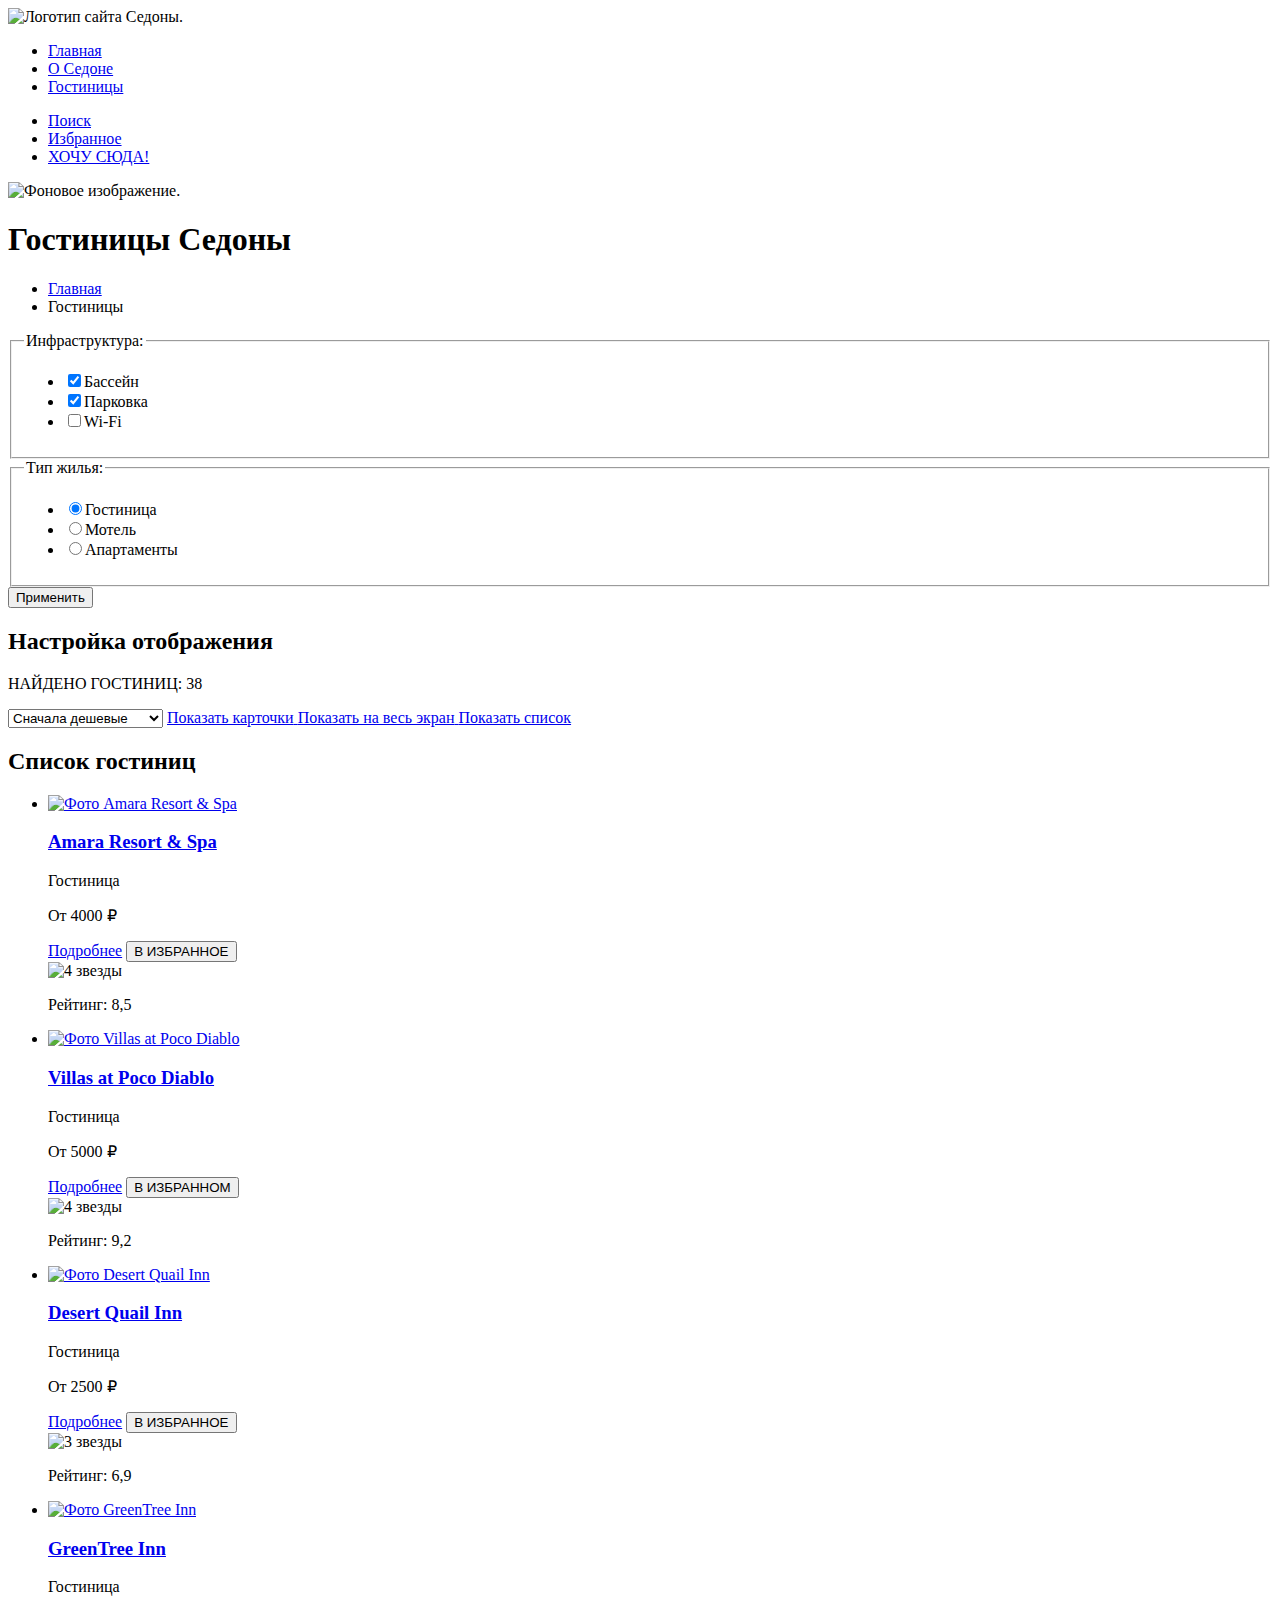
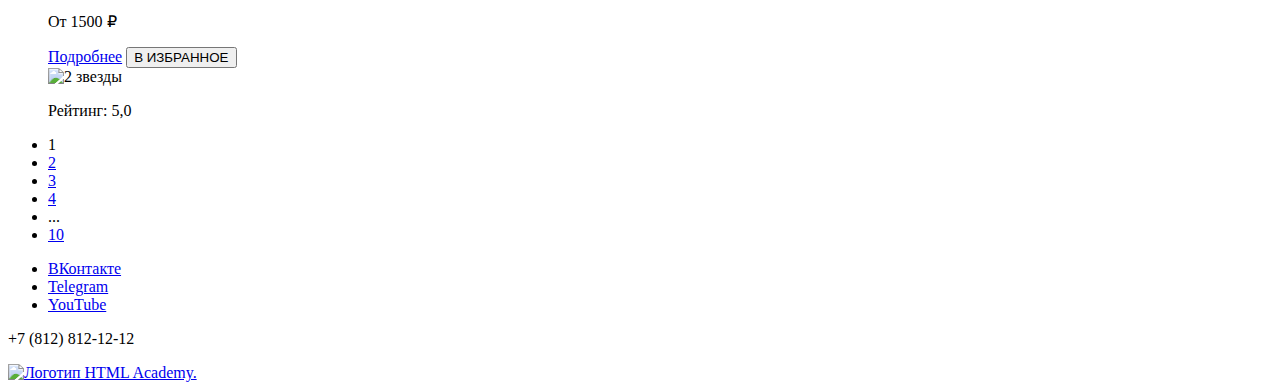
==== catalog.html @ cd017820 "Merge pull request #2 from Jh678/master" ====
<!DOCTYPE html>
<html lang="ru">
  <head>
    <meta charset="utf-8">
    <title>Выбор гостиницы</title>
  </head>
  <body>
    <header class="main-header">
      <img class="sedona-logo" src="#" alt="Логотип сайта Седоны.">
      <nav class="navigation">
        <ul class="navigation-list">
          <li class="navigation-item">
            <a class="navigation-link navigation-link-current" href="index.html">Главная</a>
          </li>
          <li class="navigation-item">
            <a class="navigation-link" href="about.html">О Седоне</a>
          </li>
          <li class="navigation-item">
            <a class="navigation-link navigation-link-current" href="catalog.html">Гостиницы</a>
          </li>
        </ul>
        <ul class="navigation-list navigation-user">
          <li class="navigation-item">
            <a class="navigation-link" href="#">
              <span class="visually-hidden">
                Поиск
              </span>
            </a>
          </li>
          <li class="navigation-item">
            <a class="navigation-link" href="#">
              <span class="visually-hidden">
                Избранное
              </span>
            </a>
          </li>
          <li class="navigation-item">
            <a class="navigation-link" href="#">
                ХОЧУ СЮДА!
            </a>
          </li>
        </ul>
      </nav>
    </header>

    <main class="main-index">
      <header class="inner-header">
        <img class="catalog-background" src="#" alt="Фоновое изображение.">
        <h1 class="inner-header-title">Гостиницы Седоны</h1>
        <ul class="breadcrumbs">
          <li class="breadcrumbs-item">
            <a class="breadcrumbs-link" href="index.html">Главная</a>
          </li>
          <li class="breadcrumbs-item">
            <a class="breadcrumbs-link">Гостиницы</a>
          </li>
        </ul>
        <form class="catalog-filter" action="https://echo.htmlacademy.ru/" method="get">
          <fieldset class="catalog-filter-group">
            <legend class="catalog-filter-title">Инфраструктура:</legend>
            <ul class="catalog-filter-list">
              <li class="catalog-filter-item">
                <label class="control">
                  <input class="control-input" type="checkbox" name="swimming-pool" checked>Бассейн
                </label>
              </li>
              <li class="catalog-filter-item">
                <label class="control">
                  <input class="control-input" type="checkbox" name="parking" checked>Парковка
                </label>
              </li>
              <li class="catalog-filter-item">
                <label class="control">
                  <input class="control-input" type="checkbox" name="wi-fi">Wi-Fi
                </label>
              </li>
            </ul>
          </fieldset>
          <fieldset class="catalog-filter-group">
            <legend class="catalog-filter-title">Тип жилья:</legend>
            <ul class="catalog-filter-list">
              <li class="catalog-filter-item">
                <label class="control">
                  <input class="control-input" type="radio" name="type-housing" value="hotel" checked>Гостиница
                </label>
              </li>
              <li class="catalog-filter-item">
                <label class="control">
                  <input class="control-input" type="radio" name="type-housing" value="motel">Мотель
                </label>
              </li>
              <li class="catalog-filter-item">
                <label class="control">
                  <input class="control-input" type="radio" name="type-housing" value="apartments">Апартаменты
                </label>
              </li>
            </ul>
          </fieldset>
          <button class="button" type="submit">Применить</button>
        </form>
      </header>

      <section class="catalog-settings">
        <h2 class="visually-hidden">Настройка отображения</h2>
        <p class="hotels-count">НАЙДЕНО ГОСТИНИЦ: 38</p>
        <select class="select-control" aria-label="Сортировка">
          <option value="cheap">Сначала дешевые</option>
          <option value="expensive">Сначала дорогие</option>
          <option value="popular">Сначала популярные</option>
        </select>
        <a href="#" class="button button-checked">
          <span class="visually-hidden">Показать карточки</span>
        </a>
        <a class="button" href="#">
          <span class="visually-hidden">Показать на весь экран</span>
        </a>
        <a class="button" href="#">
          <span class="visually-hidden">Показать список</span>
        </a>
      </section>
      <section class="catalog-hotels">
        <h2 class="visually-hidden">Список гостиниц</h2>
        <ul class="catalog-hotels-list">
          <li class="hotel-card">
            <a class="hotel-card-link" href="hotel.html">
              <img class="hotel-card-image" src="#" alt="Фото Amara Resort & Spa">
              <h3 class="hotel-card-title">Amara Resort & Spa</h3>
            </a>
            <div hotel-card-info>
              <p class="hotel-card-type">Гостиница</p>
              <p class="hotel-card-price">От 4000 ₽</p>
            </div>
            <div class="hotel-card-buttons">
              <a class="hotel-card-button-detail button" href="#">Подробнее</a>
              <button class="add-to-favorites active">В ИЗБРАННОЕ</button>
            </div>
            <div class="hotel-card-rating">
              <img class="hotel-card-stars" src="#" alt="4 звезды">
              <p class="hotel-card-rating-number">Рейтинг: 8,5</p>
            </div>
          </li>
          <li class="hotel-card">
            <a class="hotel-card-link" href="hotel.html">
              <img class="hotel-card-image" src="#" alt="Фото Villas at Poco Diablo">
              <h3 class="hotel-card-title">Villas at Poco Diablo</h3>
            </a>
            <div hotel-card-info>
              <p class="hotel-card-type">Гостиница</p>
              <p class="hotel-card-price">От 5000 ₽</p>
            </div>
            <div class="hotel-card-buttons">
              <a class="hotel-card-button-detail button" href="#">Подробнее</a>
              <button class="add-to-favorites checked">В ИЗБРАННОМ</button>
            </div>
            <div class="hotel-card-rating">
              <img class="hotel-card-stars" src="#" alt="4 звезды">
              <p class="hotel-card-rating-number">Рейтинг: 9,2</p>
            </div>
          </li>
          <li class="hotel-card">
            <a class="hotel-card-link" href="hotel.html">
              <img class="hotel-card-image" src="#" alt="Фото Desert Quail Inn">
              <h3 class="hotel-card-title">Desert Quail Inn</h3>
            </a>
            <div hotel-card-info>
              <p class="hotel-card-type">Гостиница</p>
              <p class="hotel-card-price">От 2500 ₽</p>
            </div>
            <div class="hotel-card-buttons">
              <a class="hotel-card-button-detail button" href="#">Подробнее</a>
              <button class="add-to-favorites active">В ИЗБРАННОЕ</button>
            </div>
            <div class="hotel-card-rating">
              <img class="hotel-card-stars" src="#" alt="3 звезды">
              <p class="hotel-card-rating-number">Рейтинг: 6,9</p>
            </div>
          </li>
          <li class="hotel-card">
            <a class="hotel-card-link" href="hotel.html">
              <img class="hotel-card-image" src="#" alt="Фото GreenTree Inn">
              <h3 class="hotel-card-title">GreenTree Inn</h3>
            </a>
            <div hotel-card-info>
              <p class="hotel-card-type">Гостиница</p>
              <p class="hotel-card-price">От 1500 ₽</p>
            </div>
            <div class="hotel-card-buttons">
              <a class="hotel-card-button-detail button" href="#">Подробнее</a>
              <button class="add-to-favorites active">В ИЗБРАННОЕ</button>
            </div>
            <div class="hotel-card-rating">
              <img class="hotel-card-stars" src="#" alt="2 звезды">
              <p class="hotel-card-rating-number">Рейтинг: 5,0</p>
            </div>
          </li>
        </ul>
        <ul class="pagination">
          <li class="pagination-item">
            <a class="pagination-link pagination-current">1</a>
          </li>
          <li class="pagination-item">
            <a class="pagination-link" href="#">2</a>
          </li>
          <li class="pagination-item">
            <a class="pagination-link" href="#">3</a>
          </li>
          <li class="pagination-item">
            <a class="pagination-link" href="#">4</a>
          </li>
          <li class="pagination-item">
            <a class="pagination-link ellopsis">...</a>
          </li>
          <li class="pagination-item">
            <a class="pagination-link" href="#">10</a>
          </li>
        </ul>
      </section>

    </main>

    <footer class="page-footer">
      <ul class="footer-social-list">
        <li class="footer-social-item">
          <a class="button" href="#">
            <span class="visually-hidden">ВКонтакте</span>
          </a>
        </li>
        <li class="footer-social-item">
          <a class="button" href="#">
            <span class="visually-hidden">Telegram</span>
          </a>
        </li>
        <li class="footer-social-item">
          <a class="button" href="#">
            <span class="visually-hidden">YouTube</span>
          </a>
        </li>
      </ul>
      <p class="footer-telephone">+7 (812) 812-12-12</p>
      <a class="navigation-logo" href="https://htmlacademy.ru/">
        <img class="htmlacademy-logo" alt="Логотип HTML Academy." src="#">
      </a>
    </footer>

  </body>
</html>
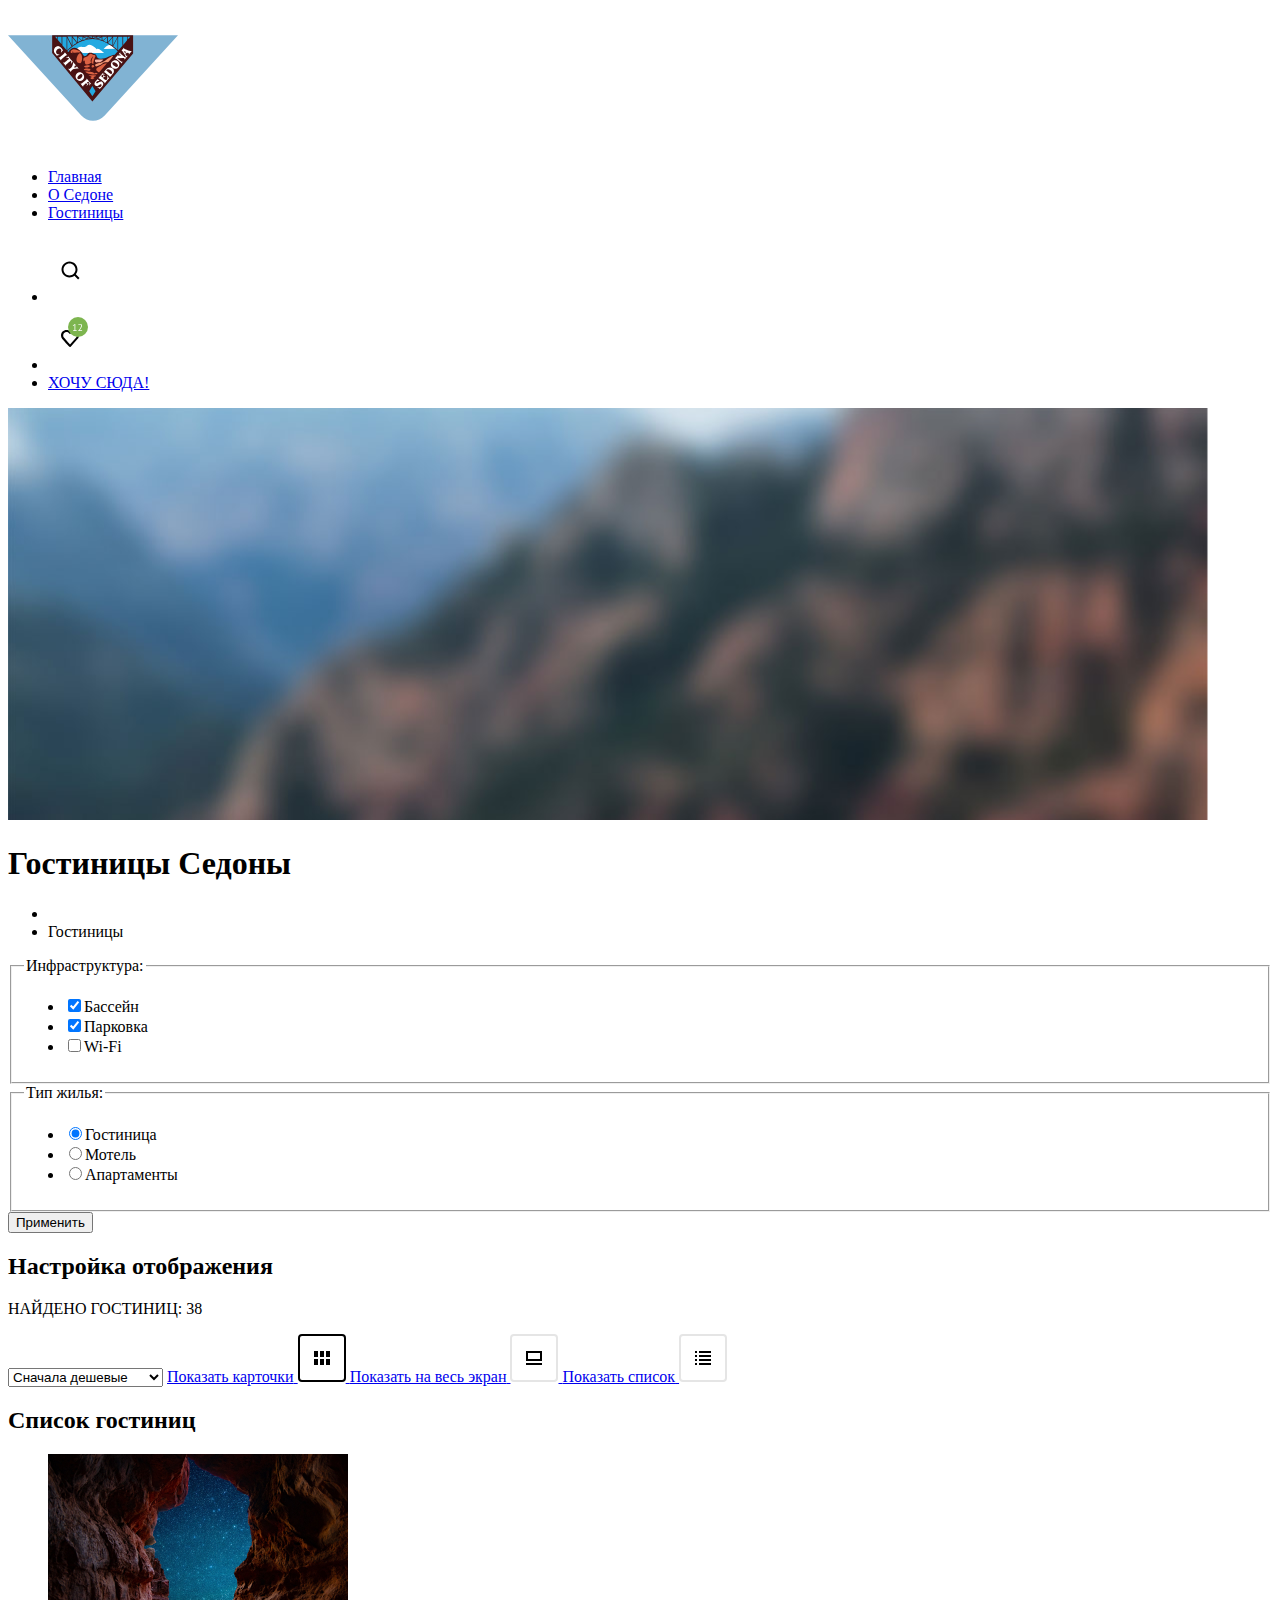
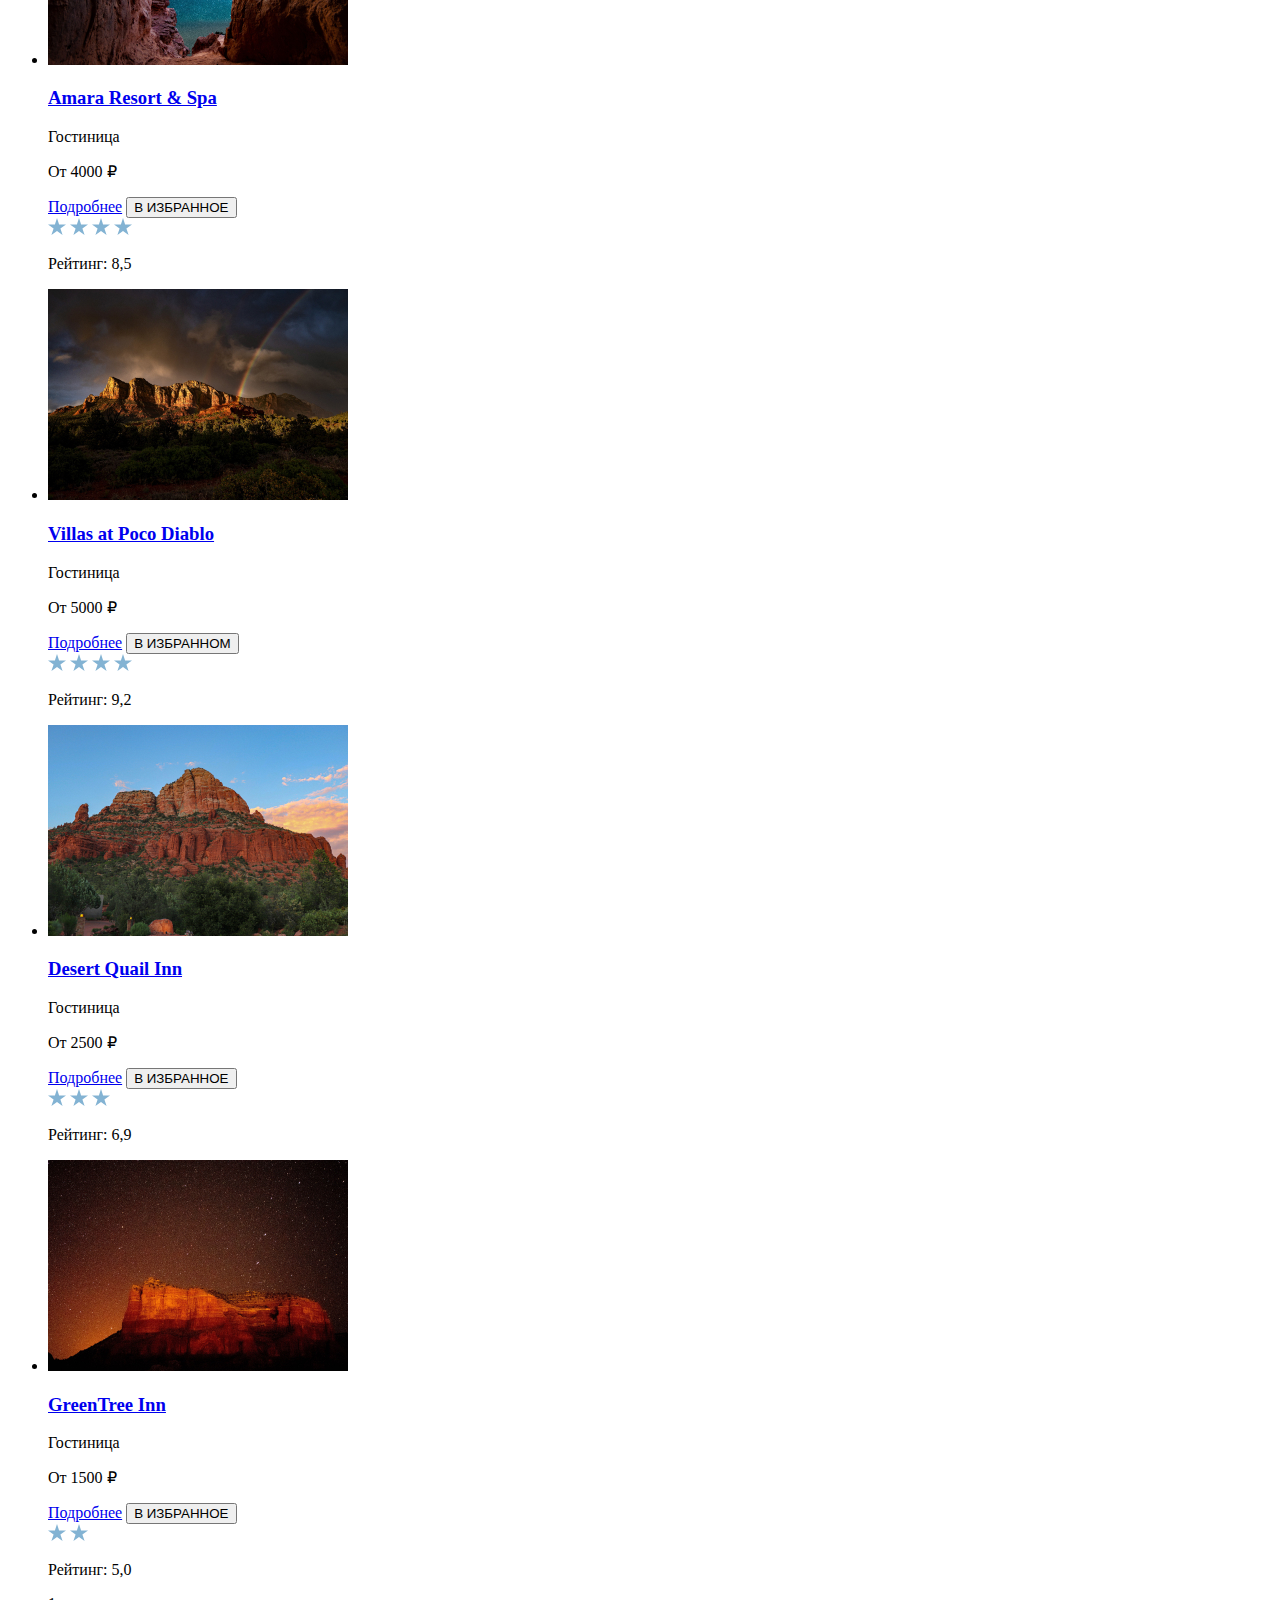
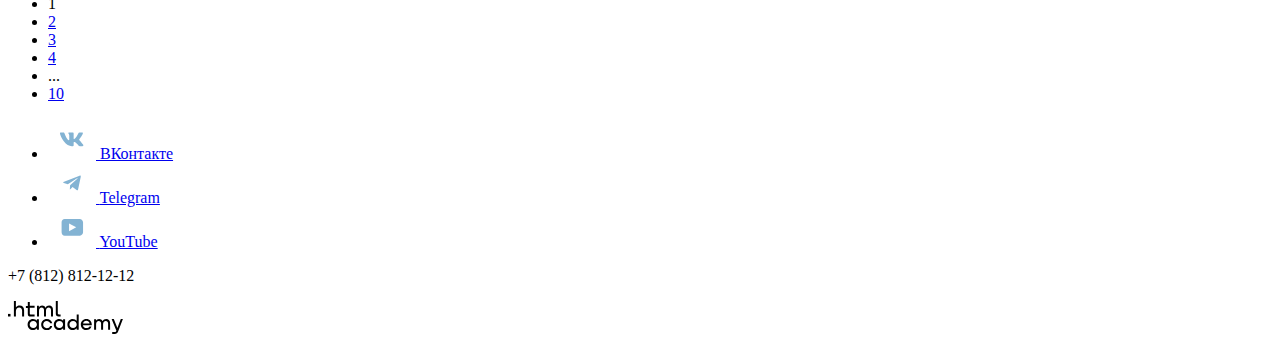
==== commit 5958a77d: "Merge pull request #3 from Jh678/master" ====
--- a/catalog.html
+++ b/catalog.html
@@ -6,32 +6,28 @@
   </head>
   <body>
     <header class="main-header">
-      <img class="sedona-logo" src="#" alt="Логотип сайта Седоны.">
+      <img class="sedona-logo" src="images/logo-sedona.svg" width="170" height="140" alt="Логотип сайта Седоны.">
       <nav class="navigation">
         <ul class="navigation-list">
           <li class="navigation-item">
             <a class="navigation-link navigation-link-current" href="index.html">Главная</a>
           </li>
           <li class="navigation-item">
-            <a class="navigation-link" href="about.html">О Седоне</a>
-          </li>
-          <li class="navigation-item">
-            <a class="navigation-link navigation-link-current" href="catalog.html">Гостиницы</a>
+            <a class="navigation-link" href="#">О Седоне</a>
+          </li>
+          <li class="navigation-item">
+            <a class="navigation-link" href="catalog.html">Гостиницы</a>
           </li>
         </ul>
         <ul class="navigation-list navigation-user">
           <li class="navigation-item">
+            <a class="navigation-link" href="images/search.svg">
+              <img src="images/search.svg" width="44" height="64" alt="Поиск">
+            </a>
+          </li>
+          <li class="navigation-item">
             <a class="navigation-link" href="#">
-              <span class="visually-hidden">
-                Поиск
-              </span>
-            </a>
-          </li>
-          <li class="navigation-item">
-            <a class="navigation-link" href="#">
-              <span class="visually-hidden">
-                Избранное
-              </span>
+              <img src="images/favorites.svg" width="44" height="64" alt="Избранное">
             </a>
           </li>
           <li class="navigation-item">
@@ -45,11 +41,13 @@
 
     <main class="main-index">
       <header class="inner-header">
-        <img class="catalog-background" src="#" alt="Фоновое изображение.">
+        <img class="catalog-background" src="images/catalog-background.png" width="1200" height="412" alt="Фоновое изображение.">
         <h1 class="inner-header-title">Гостиницы Седоны</h1>
         <ul class="breadcrumbs">
           <li class="breadcrumbs-item">
-            <a class="breadcrumbs-link" href="index.html">Главная</a>
+            <a class="breadcrumbs-link" href="index.html">
+              <img class="breadcrumbs-home" src="images/home.svg" width="13" height="15" alt="На главную.">
+            </a>
           </li>
           <li class="breadcrumbs-item">
             <a class="breadcrumbs-link">Гостиницы</a>
@@ -110,12 +108,15 @@
         </select>
         <a href="#" class="button button-checked">
           <span class="visually-hidden">Показать карточки</span>
+          <img src="images/view-cards.svg" width="48" height="48" alt="Карточки.">
         </a>
         <a class="button" href="#">
           <span class="visually-hidden">Показать на весь экран</span>
+          <img src="images/view-screen.svg" width="48" height="48" alt="На весь экран.">
         </a>
         <a class="button" href="#">
           <span class="visually-hidden">Показать список</span>
+          <img src="images/view-list.svg" width="48" height="48" alt="Список.">
         </a>
       </section>
       <section class="catalog-hotels">
@@ -123,7 +124,7 @@
         <ul class="catalog-hotels-list">
           <li class="hotel-card">
             <a class="hotel-card-link" href="hotel.html">
-              <img class="hotel-card-image" src="#" alt="Фото Amara Resort & Spa">
+              <img class="hotel-card-image" src="images/hotel-1.jpg" alt="Фото Amara Resort & Spa">
               <h3 class="hotel-card-title">Amara Resort & Spa</h3>
             </a>
             <div hotel-card-info>
@@ -135,13 +136,18 @@
               <button class="add-to-favorites active">В ИЗБРАННОЕ</button>
             </div>
             <div class="hotel-card-rating">
-              <img class="hotel-card-stars" src="#" alt="4 звезды">
+              <div class="hotel-card-stars">
+                <img class="hotel-card-star" src="images/rating-star.svg" alt="Звезда.">
+                <img class="hotel-card-star" src="images/rating-star.svg" alt="Звезда.">
+                <img class="hotel-card-star" src="images/rating-star.svg" alt="Звезда.">
+                <img class="hotel-card-star" src="images/rating-star.svg" alt="Звезда.">
+              </div>
               <p class="hotel-card-rating-number">Рейтинг: 8,5</p>
             </div>
           </li>
           <li class="hotel-card">
             <a class="hotel-card-link" href="hotel.html">
-              <img class="hotel-card-image" src="#" alt="Фото Villas at Poco Diablo">
+              <img class="hotel-card-image" src="images/hotel-2.jpg" alt="Фото Villas at Poco Diablo">
               <h3 class="hotel-card-title">Villas at Poco Diablo</h3>
             </a>
             <div hotel-card-info>
@@ -153,13 +159,18 @@
               <button class="add-to-favorites checked">В ИЗБРАННОМ</button>
             </div>
             <div class="hotel-card-rating">
-              <img class="hotel-card-stars" src="#" alt="4 звезды">
+              <div class="hotel-card-stars">
+                <img class="hotel-card-star" src="images/rating-star.svg" alt="Звезда.">
+                <img class="hotel-card-star" src="images/rating-star.svg" alt="Звезда.">
+                <img class="hotel-card-star" src="images/rating-star.svg" alt="Звезда.">
+                <img class="hotel-card-star" src="images/rating-star.svg" alt="Звезда.">
+              </div>
               <p class="hotel-card-rating-number">Рейтинг: 9,2</p>
             </div>
           </li>
           <li class="hotel-card">
             <a class="hotel-card-link" href="hotel.html">
-              <img class="hotel-card-image" src="#" alt="Фото Desert Quail Inn">
+              <img class="hotel-card-image" src="images/hotel-3.jpg" alt="Фото Desert Quail Inn">
               <h3 class="hotel-card-title">Desert Quail Inn</h3>
             </a>
             <div hotel-card-info>
@@ -171,13 +182,17 @@
               <button class="add-to-favorites active">В ИЗБРАННОЕ</button>
             </div>
             <div class="hotel-card-rating">
-              <img class="hotel-card-stars" src="#" alt="3 звезды">
+              <div class="hotel-card-stars">
+                <img class="hotel-card-star" src="images/rating-star.svg" alt="Звезда.">
+                <img class="hotel-card-star" src="images/rating-star.svg" alt="Звезда.">
+                <img class="hotel-card-star" src="images/rating-star.svg" alt="Звезда.">
+              </div>
               <p class="hotel-card-rating-number">Рейтинг: 6,9</p>
             </div>
           </li>
           <li class="hotel-card">
             <a class="hotel-card-link" href="hotel.html">
-              <img class="hotel-card-image" src="#" alt="Фото GreenTree Inn">
+              <img class="hotel-card-image" src="images/hotel-4.jpg" alt="Фото GreenTree Inn">
               <h3 class="hotel-card-title">GreenTree Inn</h3>
             </a>
             <div hotel-card-info>
@@ -189,7 +204,10 @@
               <button class="add-to-favorites active">В ИЗБРАННОЕ</button>
             </div>
             <div class="hotel-card-rating">
-              <img class="hotel-card-stars" src="#" alt="2 звезды">
+              <div class="hotel-card-stars">
+                <img class="hotel-card-star" src="images/rating-star.svg" alt="Звезда.">
+                <img class="hotel-card-star" src="images/rating-star.svg" alt="Звезда.">
+              </div>
               <p class="hotel-card-rating-number">Рейтинг: 5,0</p>
             </div>
           </li>
@@ -222,23 +240,26 @@
       <ul class="footer-social-list">
         <li class="footer-social-item">
           <a class="button" href="#">
+            <img class="htmlacademy-logo" alt="Логотип ВКонтакте." src="images/social-vk.svg" width="48" height="40">
             <span class="visually-hidden">ВКонтакте</span>
           </a>
         </li>
         <li class="footer-social-item">
           <a class="button" href="#">
+            <img class="htmlacademy-logo" alt="Логотип Telegram." src="images/social-telegram.svg" width="48" height="40">
             <span class="visually-hidden">Telegram</span>
           </a>
         </li>
         <li class="footer-social-item">
           <a class="button" href="#">
+            <img class="htmlacademy-logo" alt="Логотип YouTube." src="images/social-youtube.svg" width="48" height="40">
             <span class="visually-hidden">YouTube</span>
           </a>
         </li>
       </ul>
       <p class="footer-telephone">+7 (812) 812-12-12</p>
       <a class="navigation-logo" href="https://htmlacademy.ru/">
-        <img class="htmlacademy-logo" alt="Логотип HTML Academy." src="#">
+        <img class="htmlacademy-logo" alt="Логотип HTML Academy." src="images/logo-htmlacademy.svg" width="115" height="33">
       </a>
     </footer>
 
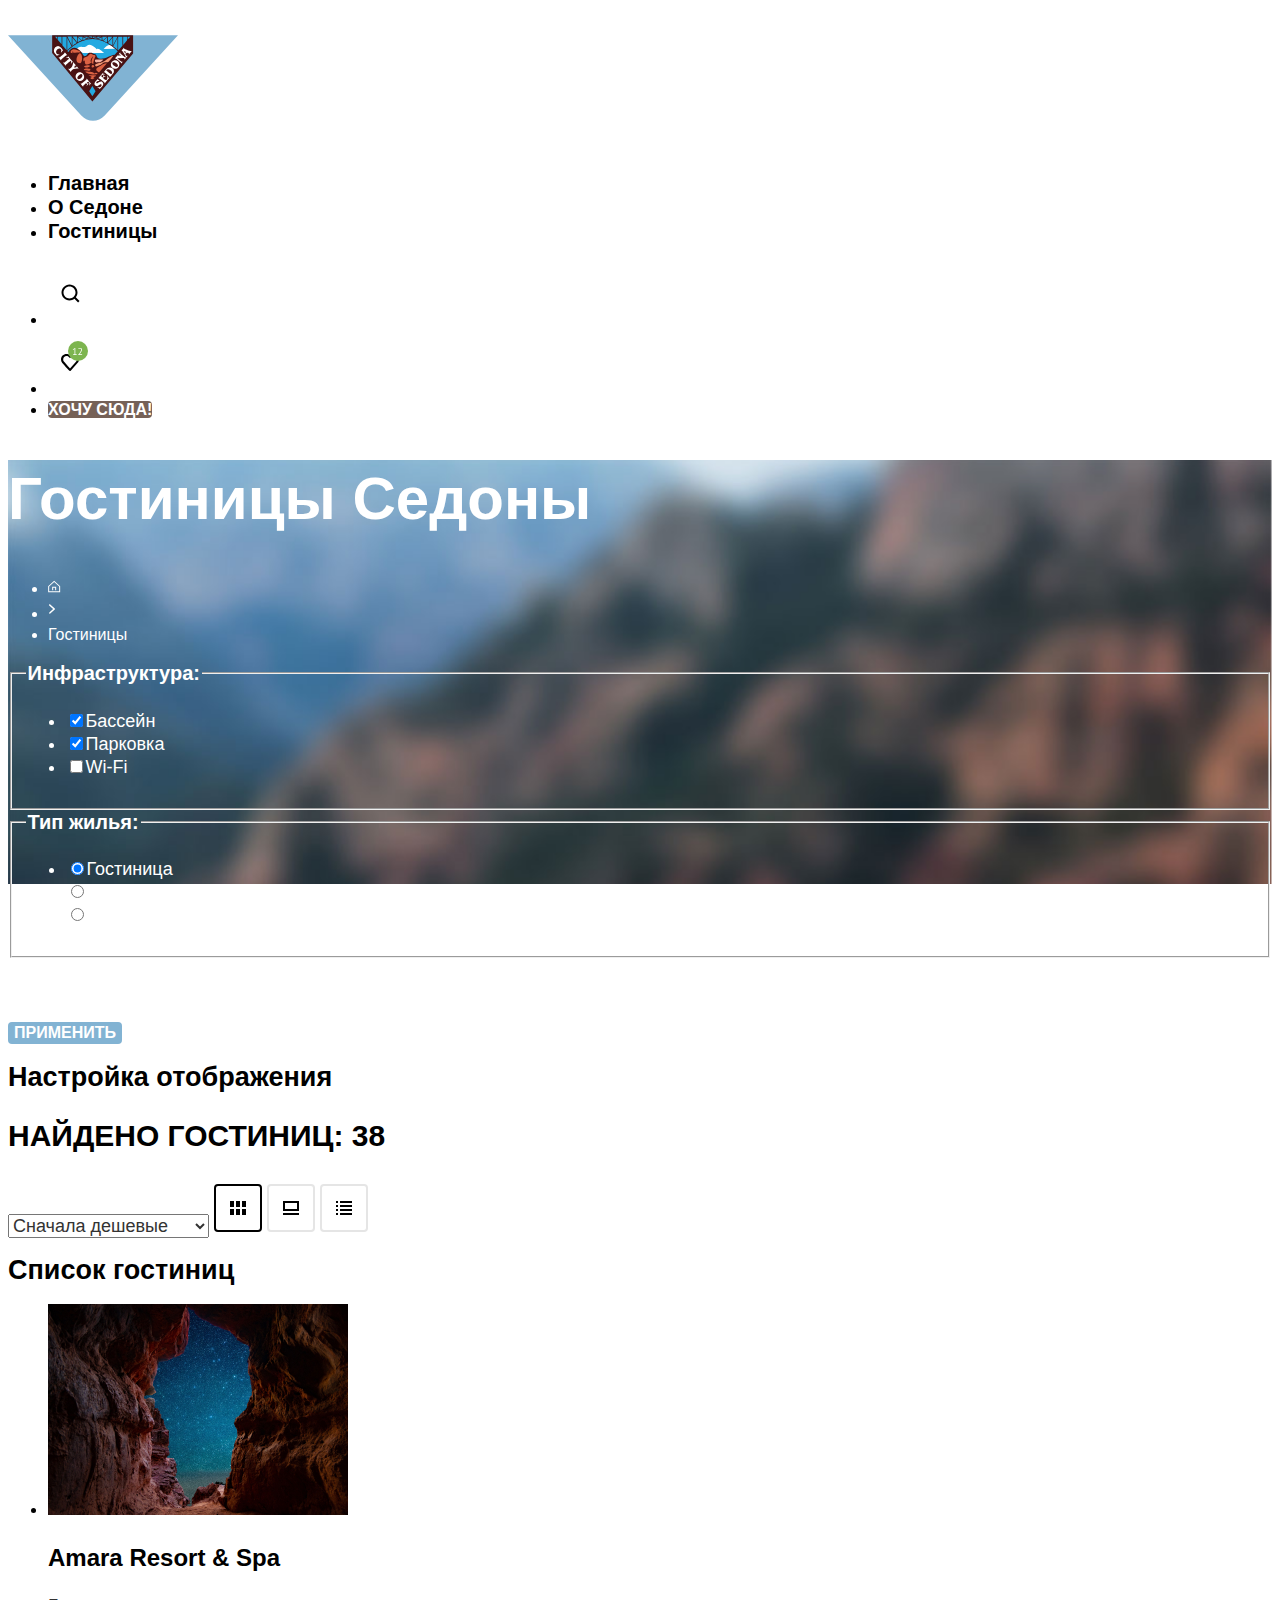
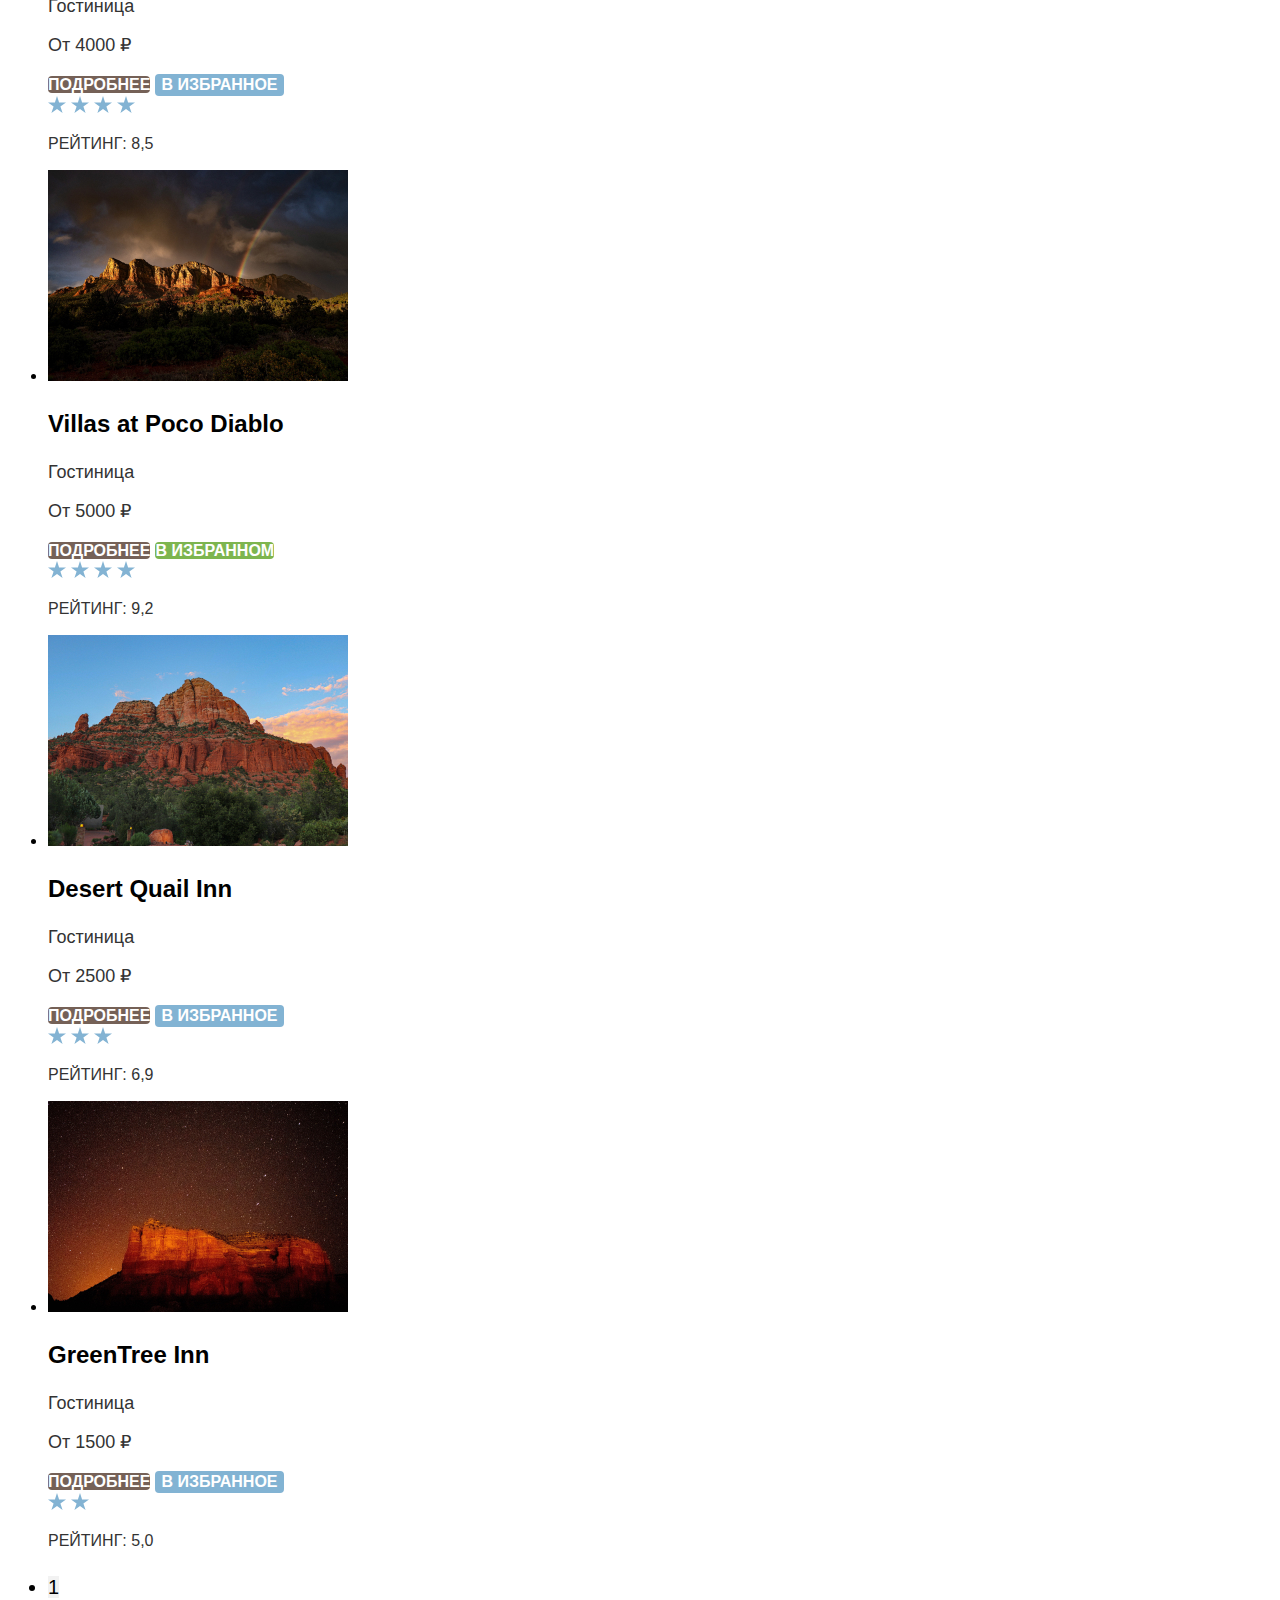
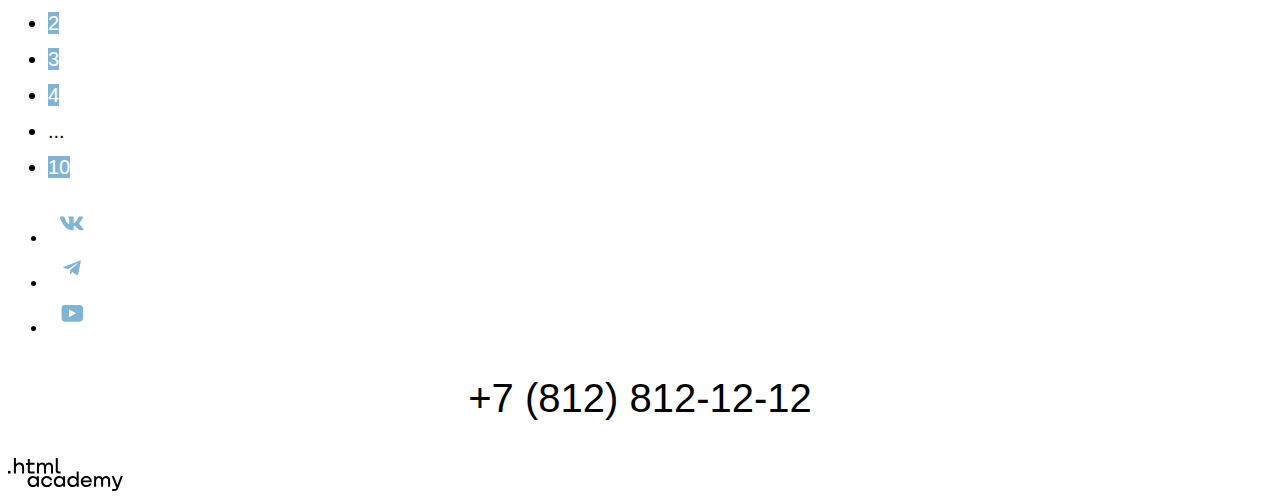
==== commit ee32cd6d: "Merge pull request #4 from Jh678/master" ====
--- a/catalog.html
+++ b/catalog.html
@@ -3,6 +3,7 @@
   <head>
     <meta charset="utf-8">
     <title>Выбор гостиницы</title>
+    <link rel="stylesheet" href="styles/styles.css">
   </head>
   <body>
     <header class="main-header">
@@ -31,8 +32,8 @@
             </a>
           </li>
           <li class="navigation-item">
-            <a class="navigation-link" href="#">
-                ХОЧУ СЮДА!
+            <a class="button" href="#">
+                Хочу сюда!
             </a>
           </li>
         </ul>
@@ -40,82 +41,91 @@
     </header>
 
     <main class="main-index">
-      <header class="inner-header">
-        <img class="catalog-background" src="images/catalog-background.png" width="1200" height="412" alt="Фоновое изображение.">
+      <section class="inner-header">
         <h1 class="inner-header-title">Гостиницы Седоны</h1>
         <ul class="breadcrumbs">
           <li class="breadcrumbs-item">
             <a class="breadcrumbs-link" href="index.html">
               <img class="breadcrumbs-home" src="images/home.svg" width="13" height="15" alt="На главную.">
             </a>
+          <li class="breadcrumbs-item">
+            <img class="breadcrumbs-arrow" src="images/breadcrumbs-arrow.svg" width="8" height="20" alt="Разделитель.">
           </li>
           <li class="breadcrumbs-item">
             <a class="breadcrumbs-link">Гостиницы</a>
           </li>
         </ul>
         <form class="catalog-filter" action="https://echo.htmlacademy.ru/" method="get">
-          <fieldset class="catalog-filter-group">
-            <legend class="catalog-filter-title">Инфраструктура:</legend>
-            <ul class="catalog-filter-list">
-              <li class="catalog-filter-item">
-                <label class="control">
-                  <input class="control-input" type="checkbox" name="swimming-pool" checked>Бассейн
-                </label>
-              </li>
-              <li class="catalog-filter-item">
-                <label class="control">
-                  <input class="control-input" type="checkbox" name="parking" checked>Парковка
-                </label>
-              </li>
-              <li class="catalog-filter-item">
-                <label class="control">
-                  <input class="control-input" type="checkbox" name="wi-fi">Wi-Fi
-                </label>
-              </li>
-            </ul>
-          </fieldset>
-          <fieldset class="catalog-filter-group">
-            <legend class="catalog-filter-title">Тип жилья:</legend>
-            <ul class="catalog-filter-list">
-              <li class="catalog-filter-item">
-                <label class="control">
-                  <input class="control-input" type="radio" name="type-housing" value="hotel" checked>Гостиница
-                </label>
-              </li>
-              <li class="catalog-filter-item">
-                <label class="control">
-                  <input class="control-input" type="radio" name="type-housing" value="motel">Мотель
-                </label>
-              </li>
-              <li class="catalog-filter-item">
-                <label class="control">
-                  <input class="control-input" type="radio" name="type-housing" value="apartments">Апартаменты
-                </label>
-              </li>
-            </ul>
-          </fieldset>
-          <button class="button" type="submit">Применить</button>
+          <div class="catalog-filter-living">
+            <fieldset class="catalog-filter-group">
+              <legend class="catalog-filter-title">Инфраструктура:</legend>
+              <ul class="catalog-filter-list">
+                <li class="catalog-filter-item">
+                  <label class="control">
+                    <input class="control-input" type="checkbox" name="swimming-pool" checked>Бассейн
+                  </label>
+                </li>
+                <li class="catalog-filter-item">
+                  <label class="control">
+                    <input class="control-input" type="checkbox" name="parking" checked>Парковка
+                  </label>
+                </li>
+                <li class="catalog-filter-item">
+                  <label class="control">
+                    <input class="control-input" type="checkbox" name="wi-fi">Wi-Fi
+                  </label>
+                </li>
+              </ul>
+            </fieldset>
+            <fieldset class="catalog-filter-group">
+              <legend class="catalog-filter-title">Тип жилья:</legend>
+              <ul class="catalog-filter-list">
+                <li class="catalog-filter-item">
+                  <label class="control">
+                    <input class="control-input" type="radio" name="type-housing" value="hotel" checked>Гостиница
+                  </label>
+                </li>
+                <li class="catalog-filter-item">
+                  <label class="control">
+                    <input class="control-input" type="radio" name="type-housing" value="motel">Мотель
+                  </label>
+                </li>
+                <li class="catalog-filter-item">
+                  <label class="control">
+                    <input class="control-input" type="radio" name="type-housing" value="apartments">Апартаменты
+                  </label>
+                </li>
+              </ul>
+            </fieldset>
+          </div>
+          <div class="catalog-filter-other">
+            <div class="catalog-filter-cost">
+              <p class="catalog-filter-title">Стоимость, ₽:</p>
+
+            </div>
+            <div class="catalog-filter-buttons">
+              <button class="button apply-button" type="submit">Применить</button>
+              <button class="button cancel-button" type="submit">Сбросить</button>
+            </div>
+          </div>
         </form>
-      </header>
+      </section>
 
       <section class="catalog-settings">
         <h2 class="visually-hidden">Настройка отображения</h2>
-        <p class="hotels-count">НАЙДЕНО ГОСТИНИЦ: 38</p>
+        <p class="hotels-count">Найдено гостиниц: 38</p>
         <select class="select-control" aria-label="Сортировка">
           <option value="cheap">Сначала дешевые</option>
           <option value="expensive">Сначала дорогие</option>
           <option value="popular">Сначала популярные</option>
         </select>
-        <a href="#" class="button button-checked">
-          <span class="visually-hidden">Показать карточки</span>
-          <img src="images/view-cards.svg" width="48" height="48" alt="Карточки.">
+        <a class="display-variant display-variant-checked">
+          <img src="images/view-cards.svg" width="48" height="48" alt="Карточками.">
         </a>
-        <a class="button" href="#">
-          <span class="visually-hidden">Показать на весь экран</span>
+        <a class="display-variant" href="#">
           <img src="images/view-screen.svg" width="48" height="48" alt="На весь экран.">
         </a>
-        <a class="button" href="#">
-          <span class="visually-hidden">Показать список</span>
+        <a class="display-variant" href="#">
           <img src="images/view-list.svg" width="48" height="48" alt="Список.">
         </a>
       </section>
@@ -127,13 +137,13 @@
               <img class="hotel-card-image" src="images/hotel-1.jpg" alt="Фото Amara Resort & Spa">
               <h3 class="hotel-card-title">Amara Resort & Spa</h3>
             </a>
-            <div hotel-card-info>
+            <div class="hotel-card-info">
               <p class="hotel-card-type">Гостиница</p>
               <p class="hotel-card-price">От 4000 ₽</p>
             </div>
             <div class="hotel-card-buttons">
-              <a class="hotel-card-button-detail button" href="#">Подробнее</a>
-              <button class="add-to-favorites active">В ИЗБРАННОЕ</button>
+              <a class="button hotel-card-button-detail" href="#">Подробнее</a>
+              <button class="button add-to-favorites">В избранное</button>
             </div>
             <div class="hotel-card-rating">
               <div class="hotel-card-stars">
@@ -150,13 +160,13 @@
               <img class="hotel-card-image" src="images/hotel-2.jpg" alt="Фото Villas at Poco Diablo">
               <h3 class="hotel-card-title">Villas at Poco Diablo</h3>
             </a>
-            <div hotel-card-info>
+            <div class="hotel-card-info">
               <p class="hotel-card-type">Гостиница</p>
               <p class="hotel-card-price">От 5000 ₽</p>
             </div>
             <div class="hotel-card-buttons">
               <a class="hotel-card-button-detail button" href="#">Подробнее</a>
-              <button class="add-to-favorites checked">В ИЗБРАННОМ</button>
+              <a class="button in-favorites">В избранном</a>
             </div>
             <div class="hotel-card-rating">
               <div class="hotel-card-stars">
@@ -173,13 +183,13 @@
               <img class="hotel-card-image" src="images/hotel-3.jpg" alt="Фото Desert Quail Inn">
               <h3 class="hotel-card-title">Desert Quail Inn</h3>
             </a>
-            <div hotel-card-info>
+            <div class="hotel-card-info">
               <p class="hotel-card-type">Гостиница</p>
               <p class="hotel-card-price">От 2500 ₽</p>
             </div>
             <div class="hotel-card-buttons">
-              <a class="hotel-card-button-detail button" href="#">Подробнее</a>
-              <button class="add-to-favorites active">В ИЗБРАННОЕ</button>
+              <a class="button hotel-card-button-detail" href="#">Подробнее</a>
+              <button class="button add-to-favorites">В избранное</button>
             </div>
             <div class="hotel-card-rating">
               <div class="hotel-card-stars">
@@ -195,13 +205,13 @@
               <img class="hotel-card-image" src="images/hotel-4.jpg" alt="Фото GreenTree Inn">
               <h3 class="hotel-card-title">GreenTree Inn</h3>
             </a>
-            <div hotel-card-info>
+            <div class="hotel-card-info">
               <p class="hotel-card-type">Гостиница</p>
               <p class="hotel-card-price">От 1500 ₽</p>
             </div>
             <div class="hotel-card-buttons">
-              <a class="hotel-card-button-detail button" href="#">Подробнее</a>
-              <button class="add-to-favorites active">В ИЗБРАННОЕ</button>
+              <a class="button hotel-card-button-detail" href="#">Подробнее</a>
+              <button class="button add-to-favorites">В избранное</button>
             </div>
             <div class="hotel-card-rating">
               <div class="hotel-card-stars">
@@ -239,21 +249,18 @@
     <footer class="page-footer">
       <ul class="footer-social-list">
         <li class="footer-social-item">
-          <a class="button" href="#">
+          <a href="https://vk.com/htmlacademy">
             <img class="htmlacademy-logo" alt="Логотип ВКонтакте." src="images/social-vk.svg" width="48" height="40">
-            <span class="visually-hidden">ВКонтакте</span>
           </a>
         </li>
         <li class="footer-social-item">
-          <a class="button" href="#">
+          <a href="https://t.me/htmlacademy">
             <img class="htmlacademy-logo" alt="Логотип Telegram." src="images/social-telegram.svg" width="48" height="40">
-            <span class="visually-hidden">Telegram</span>
           </a>
         </li>
         <li class="footer-social-item">
-          <a class="button" href="#">
+          <a href="https://www.youtube.com/user/htmlacademyru">
             <img class="htmlacademy-logo" alt="Логотип YouTube." src="images/social-youtube.svg" width="48" height="40">
-            <span class="visually-hidden">YouTube</span>
           </a>
         </li>
       </ul>
--- a/styles/styles.css
+++ b/styles/styles.css
@@ -0,0 +1,255 @@
+@font-face {
+  font-family: "PT Sans";
+  font-style: normal;
+  font-weight: 400;
+  src: url("../fonts/ptsans-400.woff2") format("woff2");
+  font-display: swap;
+}
+
+@font-face {
+  font-family: "PT Sans";
+  font-style: normal;
+  font-weight: 700;
+  src: url("../fonts/ptsans-700.woff2") format("woff2");
+  font-display: swap;
+}
+
+body {
+  font-family: "PT Sans", sans-serif;
+  font-size: 18px;
+  line-height: 21px;
+  font-weight: 400;
+  background-color: #ffffff;
+  color: #000000;
+}
+
+/* Buttons */
+
+.button {
+  font-family: inherit;
+  font-size: 16px;
+  line-height: 20px;
+  font-weight: 700;
+  text-align: center;
+  color: #ffffff;
+  background-color: #756157;
+  text-decoration: none;
+  text-transform: uppercase;
+  border-radius: 4px;
+  border: none;
+}
+
+.search-hotels {
+  font-size: 20px;
+  line-height: 36px;
+}
+
+.subscribe-button{
+  font-size: 20px;
+  line-height: 36px;
+  background-color: #82B3D3;
+  border: none;
+}
+
+/* Pages */
+
+.main-header {
+  color: #000000;
+  background-color: #ffffff;
+}
+
+.navigation-link {
+  font-weight: 700;
+  font-size: 20px;
+  line-height: 24px;
+  text-align: center;
+  color: #000000;
+  background-color: #ffffff;
+  text-decoration: none;
+}
+
+.welcome-block {
+  background-image: url("../images/index-background-welcome.png");
+  background-size: 100% auto;
+  background-repeat: no-repeat;
+}
+
+.typical-block{
+  text-align: center;
+}
+
+.big-text{
+  font-size: 30px;
+  line-height: 36px;
+  font-weight: 700;
+  text-transform: uppercase;
+}
+
+.small-text{
+  font-size: 22px;
+  line-height: 26px;
+  color: #333333;
+}
+
+.advantages-item{
+  text-align: center;
+}
+
+.blue-1{
+  background-color: #82B3D3;
+  color: #ffffff;
+}
+
+.blue-2{
+  background-color: #E6F0F6;
+}
+
+.blue-3{
+  background-color: #F0F6FA;
+}
+
+.advantages-title{
+  font-size: 24px;
+  line-height: 28px;
+  font-weight: 700;
+  text-transform: uppercase;
+}
+
+.blue-1-title{
+  color: #ffffff;
+}
+
+.advantages-description{
+  color: #333333;
+}
+
+.subscribe-block{
+  text-align: center;
+  color: #ffffff;
+  background-image: url("../images/index-background-subcribe.jpg");
+  background-size: 100% auto;
+  background-repeat: no-repeat;
+}
+
+.subscribe-text{
+  font-size: 22px;
+  line-height: 26px;
+}
+
+.footer-telephone{
+  text-align: center;
+  font-size: 40px;
+  line-height: 40px;
+}
+
+/* Catalog */
+
+.inner-header{
+  background-image: url("../images/catalog-background.png");
+  background-size: 100% auto;
+  background-repeat: no-repeat;
+  color: #ffffff;
+}
+
+.inner-header-title{
+  font-size: 60px;
+  line-height: 78px;
+  font-weight: 700;
+}
+
+.breadcrumbs{
+  font-size: 16px;
+  line-height: 21px;
+}
+
+.catalog-filter-title{
+  font-size: 20px;
+  line-height: 24px;
+  font-weight: 700;
+}
+
+.catalog-filter-item{
+  font-size: 18px;
+  line-height: 23px;
+}
+
+.catalog-filter-buttons{
+  border: none;
+}
+
+.apply-button{
+  background-color: #82B3D3;
+  border: none;
+}
+
+.cancel-button{
+  border: none;
+  background-color: transparent;
+}
+
+.hotels-count{
+  font-size: 30px;
+  line-height: 36px;
+  font-weight: 700;
+  text-transform: uppercase;
+}
+
+.select-control{
+  font-size: 18px;
+  line-height: 21px;
+  color: #333333;
+}
+
+.display-variant{
+  text-decoration: none;
+}
+
+.hotel-card-link{
+  text-decoration: none;
+}
+
+.hotel-card-title{
+  font-size: 24px;
+  line-height: 28px;
+  color: #000000;
+}
+
+.hotel-card-info{
+  color: #333333;
+}
+
+.hotel-card-rating-number{
+  font-size: 16px;
+  line-height: 20px;
+  text-transform: uppercase;
+  color: #333333;
+}
+
+.add-to-favorites{
+  background-color: #82B3D3;
+}
+
+.in-favorites{
+  background-color: #7DB54F;
+}
+
+.pagination-item{
+  font-size: 20px;
+  line-height: 36px;
+}
+
+.pagination-link{
+  text-decoration: none;
+  background-color: #82B3D3;
+  color: #ffffff;
+}
+
+.pagination-current{
+  background-color: #F2F2F2;
+  color: #000000;
+}
+
+.ellopsis{
+  background-color: transparent;
+  color: #000000;
+}
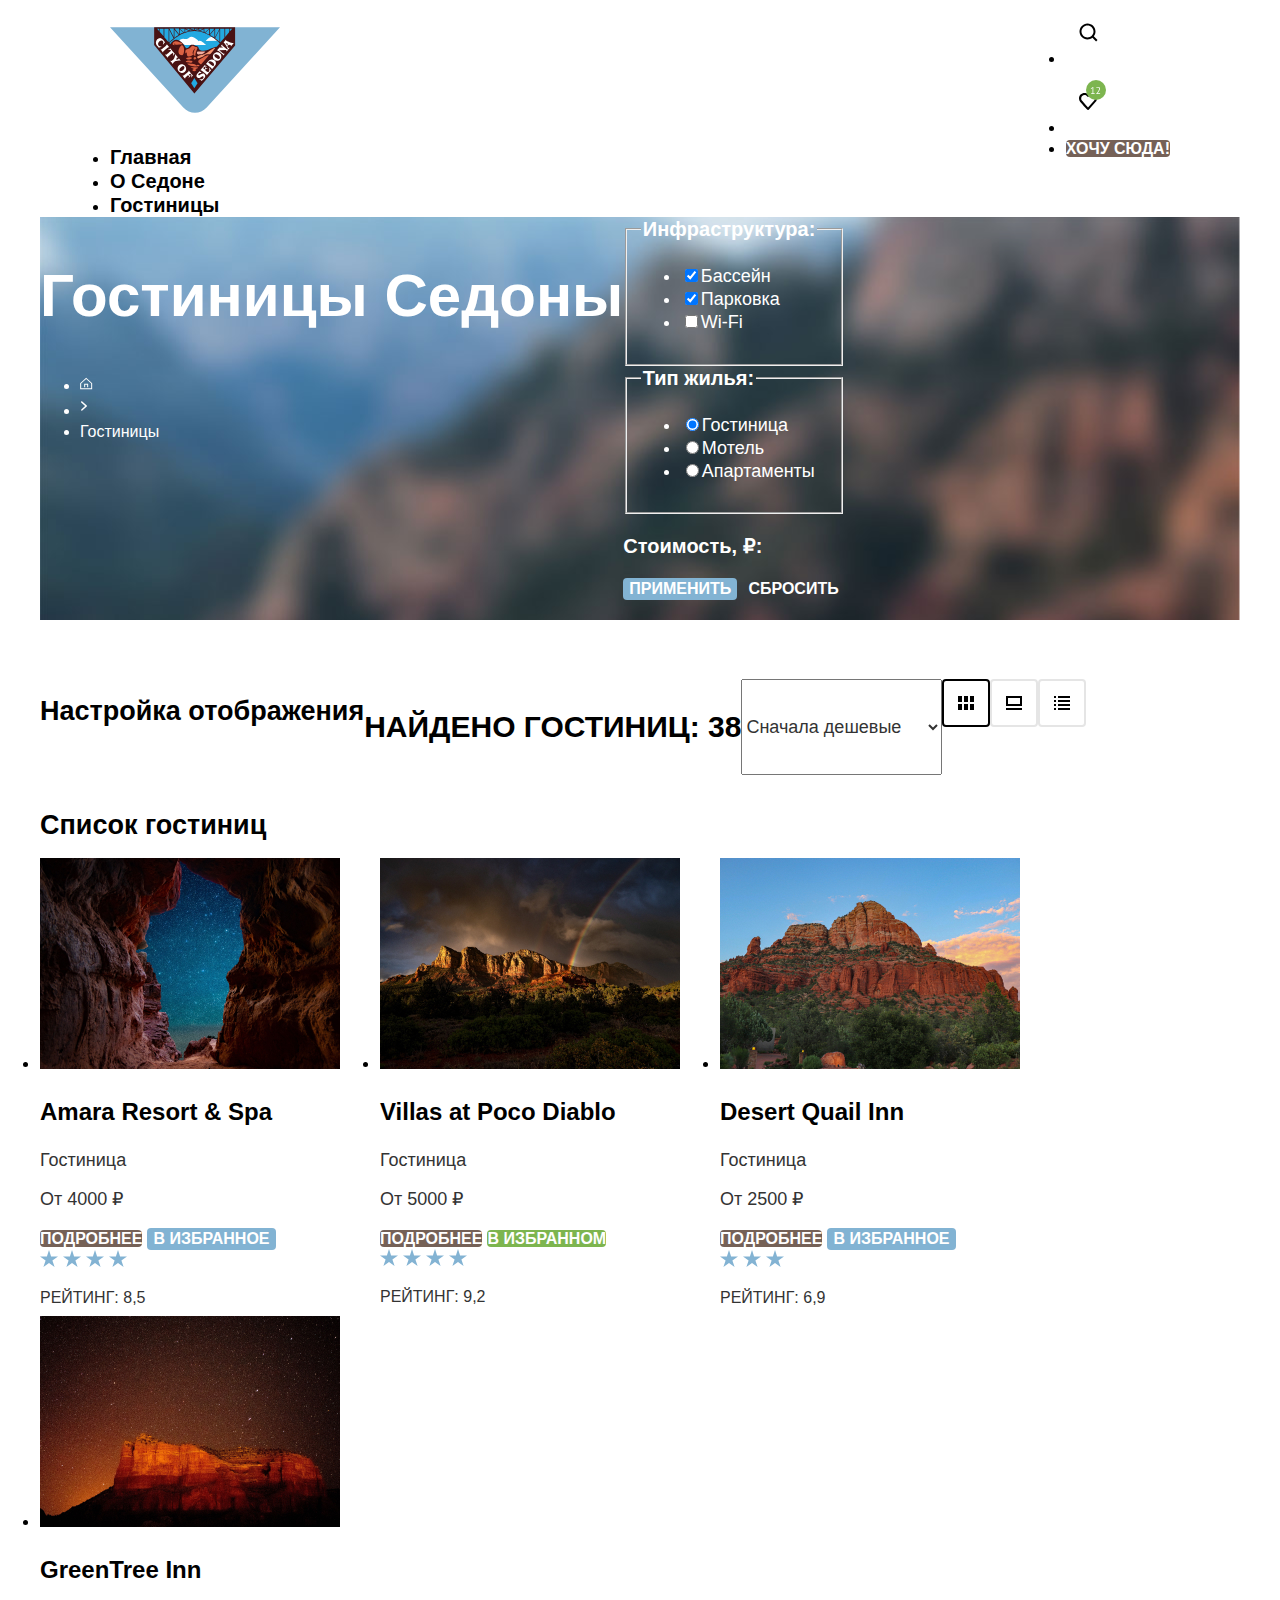
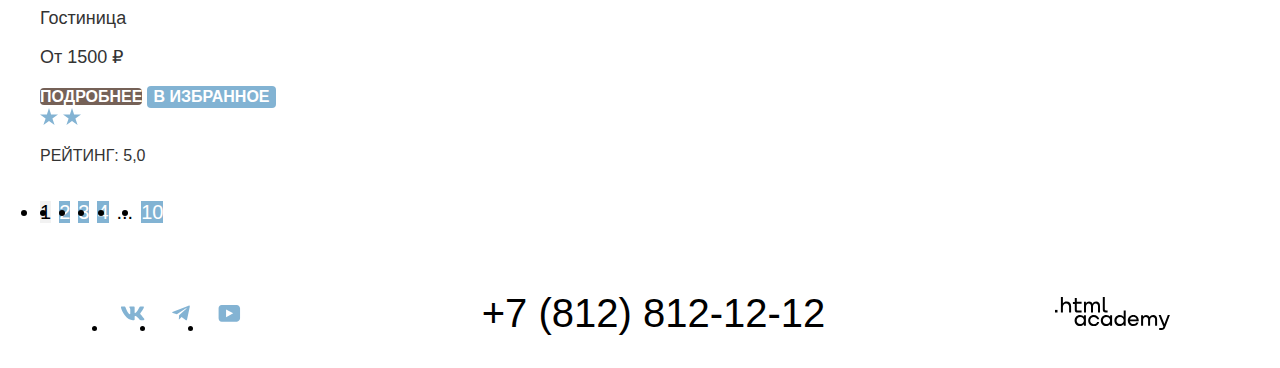
==== commit e2ace0e5: "Сетка страниц и крупных блоков на флексах" ====
--- a/catalog.html
+++ b/catalog.html
@@ -7,19 +7,21 @@
   </head>
   <body>
     <header class="main-header">
-      <img class="sedona-logo" src="images/logo-sedona.svg" width="170" height="140" alt="Логотип сайта Седоны.">
       <nav class="navigation">
-        <ul class="navigation-list">
-          <li class="navigation-item">
-            <a class="navigation-link navigation-link-current" href="index.html">Главная</a>
-          </li>
-          <li class="navigation-item">
-            <a class="navigation-link" href="#">О Седоне</a>
-          </li>
-          <li class="navigation-item">
-            <a class="navigation-link" href="catalog.html">Гостиницы</a>
-          </li>
-        </ul>
+        <div class="navigation-with-logo">
+          <img class="sedona-logo" src="images/logo-sedona.svg" width="170" height="140" alt="Логотип сайта Седоны.">
+          <ul class="navigation-list">
+            <li class="navigation-item">
+              <a class="navigation-link navigation-link-current" href="index.html">Главная</a>
+            </li>
+            <li class="navigation-item">
+              <a class="navigation-link" href="#">О Седоне</a>
+            </li>
+            <li class="navigation-item">
+              <a class="navigation-link" href="catalog.html">Гостиницы</a>
+            </li>
+          </ul>
+        </div>
         <ul class="navigation-list navigation-user">
           <li class="navigation-item">
             <a class="navigation-link" href="images/search.svg">
@@ -40,234 +42,240 @@
       </nav>
     </header>
 
-    <main class="main-index">
-      <section class="inner-header">
-        <h1 class="inner-header-title">Гостиницы Седоны</h1>
-        <ul class="breadcrumbs">
-          <li class="breadcrumbs-item">
-            <a class="breadcrumbs-link" href="index.html">
-              <img class="breadcrumbs-home" src="images/home.svg" width="13" height="15" alt="На главную.">
-            </a>
-          <li class="breadcrumbs-item">
-            <img class="breadcrumbs-arrow" src="images/breadcrumbs-arrow.svg" width="8" height="20" alt="Разделитель.">
-          </li>
-          <li class="breadcrumbs-item">
-            <a class="breadcrumbs-link">Гостиницы</a>
+    <main class="main-index main-container">
+      <div class="page-container">
+        <section class="inner-header">
+          <div class="inner-header-container">
+            <h1 class="inner-header-title">Гостиницы Седоны</h1>
+            <ul class="breadcrumbs">
+              <li class="breadcrumbs-item">
+                <a class="breadcrumbs-link" href="index.html">
+                  <img class="breadcrumbs-home" src="images/home.svg" width="13" height="15" alt="На главную.">
+                </a>
+              <li class="breadcrumbs-item">
+                <img class="breadcrumbs-arrow" src="images/breadcrumbs-arrow.svg" width="8" height="20" alt="Разделитель.">
+              </li>
+              <li class="breadcrumbs-item">
+                <a class="breadcrumbs-link">Гостиницы</a>
+              </li>
+            </ul>
+          </div>
+          <form class="catalog-filter" action="https://echo.htmlacademy.ru/" method="get">
+            <div class="catalog-filter-living">
+              <fieldset class="catalog-filter-group">
+                <legend class="catalog-filter-title">Инфраструктура:</legend>
+                <ul class="catalog-filter-list">
+                  <li class="catalog-filter-item">
+                    <label class="control">
+                      <input class="control-input" type="checkbox" name="swimming-pool" checked>Бассейн
+                    </label>
+                  </li>
+                  <li class="catalog-filter-item">
+                    <label class="control">
+                      <input class="control-input" type="checkbox" name="parking" checked>Парковка
+                    </label>
+                  </li>
+                  <li class="catalog-filter-item">
+                    <label class="control">
+                      <input class="control-input" type="checkbox" name="wi-fi">Wi-Fi
+                    </label>
+                  </li>
+                </ul>
+              </fieldset>
+              <fieldset class="catalog-filter-group">
+                <legend class="catalog-filter-title">Тип жилья:</legend>
+                <ul class="catalog-filter-list">
+                  <li class="catalog-filter-item">
+                    <label class="control">
+                      <input class="control-input" type="radio" name="type-housing" value="hotel" checked>Гостиница
+                    </label>
+                  </li>
+                  <li class="catalog-filter-item">
+                    <label class="control">
+                      <input class="control-input" type="radio" name="type-housing" value="motel">Мотель
+                    </label>
+                  </li>
+                  <li class="catalog-filter-item">
+                    <label class="control">
+                      <input class="control-input" type="radio" name="type-housing" value="apartments">Апартаменты
+                    </label>
+                  </li>
+                </ul>
+              </fieldset>
+            </div>
+            <div class="catalog-filter-other">
+              <div class="catalog-filter-cost">
+                <p class="catalog-filter-title">Стоимость, ₽:</p>
+
+              </div>
+              <div class="catalog-filter-buttons">
+                <button class="button apply-button" type="submit">Применить</button>
+                <button class="button cancel-button" type="submit">Сбросить</button>
+              </div>
+            </div>
+          </form>
+        </section>
+        <section class="catalog-settings">
+          <h2 class="visually-hidden">Настройка отображения</h2>
+          <p class="hotels-count">Найдено гостиниц: 38</p>
+          <select class="select-control" aria-label="Сортировка">
+            <option value="cheap">Сначала дешевые</option>
+            <option value="expensive">Сначала дорогие</option>
+            <option value="popular">Сначала популярные</option>
+          </select>
+          <a class="display-variant display-variant-checked">
+            <img src="images/view-cards.svg" width="48" height="48" alt="Карточками.">
+          </a>
+          <a class="display-variant" href="#">
+            <img src="images/view-screen.svg" width="48" height="48" alt="На весь экран.">
+          </a>
+          <a class="display-variant" href="#">
+            <img src="images/view-list.svg" width="48" height="48" alt="Список.">
+          </a>
+        </section>
+        <section class="catalog-hotels">
+          <h2 class="visually-hidden">Список гостиниц</h2>
+          <ul class="catalog-hotels-list">
+            <li class="hotel-card">
+              <a class="hotel-card-link" href="hotel.html">
+                <img class="hotel-card-image" src="images/hotel-1.jpg" alt="Фото Amara Resort & Spa">
+                <h3 class="hotel-card-title">Amara Resort & Spa</h3>
+              </a>
+              <div class="hotel-card-info">
+                <p class="hotel-card-type">Гостиница</p>
+                <p class="hotel-card-price">От 4000 ₽</p>
+              </div>
+              <div class="hotel-card-buttons">
+                <a class="button hotel-card-button-detail" href="#">Подробнее</a>
+                <button class="button add-to-favorites">В избранное</button>
+              </div>
+              <div class="hotel-card-rating">
+                <div class="hotel-card-stars">
+                  <img class="hotel-card-star" src="images/rating-star.svg" alt="Звезда.">
+                  <img class="hotel-card-star" src="images/rating-star.svg" alt="Звезда.">
+                  <img class="hotel-card-star" src="images/rating-star.svg" alt="Звезда.">
+                  <img class="hotel-card-star" src="images/rating-star.svg" alt="Звезда.">
+                </div>
+                <p class="hotel-card-rating-number">Рейтинг: 8,5</p>
+              </div>
+            </li>
+            <li class="hotel-card">
+              <a class="hotel-card-link" href="hotel.html">
+                <img class="hotel-card-image" src="images/hotel-2.jpg" alt="Фото Villas at Poco Diablo">
+                <h3 class="hotel-card-title">Villas at Poco Diablo</h3>
+              </a>
+              <div class="hotel-card-info">
+                <p class="hotel-card-type">Гостиница</p>
+                <p class="hotel-card-price">От 5000 ₽</p>
+              </div>
+              <div class="hotel-card-buttons">
+                <a class="hotel-card-button-detail button" href="#">Подробнее</a>
+                <a class="button in-favorites">В избранном</a>
+              </div>
+              <div class="hotel-card-rating">
+                <div class="hotel-card-stars">
+                  <img class="hotel-card-star" src="images/rating-star.svg" alt="Звезда.">
+                  <img class="hotel-card-star" src="images/rating-star.svg" alt="Звезда.">
+                  <img class="hotel-card-star" src="images/rating-star.svg" alt="Звезда.">
+                  <img class="hotel-card-star" src="images/rating-star.svg" alt="Звезда.">
+                </div>
+                <p class="hotel-card-rating-number">Рейтинг: 9,2</p>
+              </div>
+            </li>
+            <li class="hotel-card">
+              <a class="hotel-card-link" href="hotel.html">
+                <img class="hotel-card-image" src="images/hotel-3.jpg" alt="Фото Desert Quail Inn">
+                <h3 class="hotel-card-title">Desert Quail Inn</h3>
+              </a>
+              <div class="hotel-card-info">
+                <p class="hotel-card-type">Гостиница</p>
+                <p class="hotel-card-price">От 2500 ₽</p>
+              </div>
+              <div class="hotel-card-buttons">
+                <a class="button hotel-card-button-detail" href="#">Подробнее</a>
+                <button class="button add-to-favorites">В избранное</button>
+              </div>
+              <div class="hotel-card-rating">
+                <div class="hotel-card-stars">
+                  <img class="hotel-card-star" src="images/rating-star.svg" alt="Звезда.">
+                  <img class="hotel-card-star" src="images/rating-star.svg" alt="Звезда.">
+                  <img class="hotel-card-star" src="images/rating-star.svg" alt="Звезда.">
+                </div>
+                <p class="hotel-card-rating-number">Рейтинг: 6,9</p>
+              </div>
+            </li>
+            <li class="hotel-card">
+              <a class="hotel-card-link" href="hotel.html">
+                <img class="hotel-card-image" src="images/hotel-4.jpg" alt="Фото GreenTree Inn">
+                <h3 class="hotel-card-title">GreenTree Inn</h3>
+              </a>
+              <div class="hotel-card-info">
+                <p class="hotel-card-type">Гостиница</p>
+                <p class="hotel-card-price">От 1500 ₽</p>
+              </div>
+              <div class="hotel-card-buttons">
+                <a class="button hotel-card-button-detail" href="#">Подробнее</a>
+                <button class="button add-to-favorites">В избранное</button>
+              </div>
+              <div class="hotel-card-rating">
+                <div class="hotel-card-stars">
+                  <img class="hotel-card-star" src="images/rating-star.svg" alt="Звезда.">
+                  <img class="hotel-card-star" src="images/rating-star.svg" alt="Звезда.">
+                </div>
+                <p class="hotel-card-rating-number">Рейтинг: 5,0</p>
+              </div>
+            </li>
+          </ul>
+          <ul class="pagination">
+            <li class="pagination-item">
+              <a class="pagination-link pagination-current">1</a>
+            </li>
+            <li class="pagination-item">
+              <a class="pagination-link" href="#">2</a>
+            </li>
+            <li class="pagination-item">
+              <a class="pagination-link" href="#">3</a>
+            </li>
+            <li class="pagination-item">
+              <a class="pagination-link" href="#">4</a>
+            </li>
+            <li class="pagination-item">
+              <a class="pagination-link ellopsis">...</a>
+            </li>
+            <li class="pagination-item">
+              <a class="pagination-link" href="#">10</a>
+            </li>
+          </ul>
+        </section>
+      </div>
+    </main>
+
+    <footer class="page-footer">
+      <div class="page-footer-container">
+        <ul class="footer-social-list">
+          <li class="footer-social-item">
+            <a href="https://vk.com/htmlacademy">
+              <img class="social-logo" alt="Логотип ВКонтакте." src="images/social-vk.svg" width="48" height="40">
+            </a>
+          </li>
+          <li class="footer-social-item">
+            <a href="https://t.me/htmlacademy">
+              <img class="social-logo" alt="Логотип Telegram." src="images/social-telegram.svg" width="48" height="40">
+            </a>
+          </li>
+          <li class="footer-social-item">
+            <a href="https://www.youtube.com/user/htmlacademyru">
+              <img class="social-logo" alt="Логотип YouTube." src="images/social-youtube.svg" width="48" height="40">
+            </a>
           </li>
         </ul>
-        <form class="catalog-filter" action="https://echo.htmlacademy.ru/" method="get">
-          <div class="catalog-filter-living">
-            <fieldset class="catalog-filter-group">
-              <legend class="catalog-filter-title">Инфраструктура:</legend>
-              <ul class="catalog-filter-list">
-                <li class="catalog-filter-item">
-                  <label class="control">
-                    <input class="control-input" type="checkbox" name="swimming-pool" checked>Бассейн
-                  </label>
-                </li>
-                <li class="catalog-filter-item">
-                  <label class="control">
-                    <input class="control-input" type="checkbox" name="parking" checked>Парковка
-                  </label>
-                </li>
-                <li class="catalog-filter-item">
-                  <label class="control">
-                    <input class="control-input" type="checkbox" name="wi-fi">Wi-Fi
-                  </label>
-                </li>
-              </ul>
-            </fieldset>
-            <fieldset class="catalog-filter-group">
-              <legend class="catalog-filter-title">Тип жилья:</legend>
-              <ul class="catalog-filter-list">
-                <li class="catalog-filter-item">
-                  <label class="control">
-                    <input class="control-input" type="radio" name="type-housing" value="hotel" checked>Гостиница
-                  </label>
-                </li>
-                <li class="catalog-filter-item">
-                  <label class="control">
-                    <input class="control-input" type="radio" name="type-housing" value="motel">Мотель
-                  </label>
-                </li>
-                <li class="catalog-filter-item">
-                  <label class="control">
-                    <input class="control-input" type="radio" name="type-housing" value="apartments">Апартаменты
-                  </label>
-                </li>
-              </ul>
-            </fieldset>
-          </div>
-          <div class="catalog-filter-other">
-            <div class="catalog-filter-cost">
-              <p class="catalog-filter-title">Стоимость, ₽:</p>
-
-            </div>
-            <div class="catalog-filter-buttons">
-              <button class="button apply-button" type="submit">Применить</button>
-              <button class="button cancel-button" type="submit">Сбросить</button>
-            </div>
-          </div>
-        </form>
-      </section>
-
-      <section class="catalog-settings">
-        <h2 class="visually-hidden">Настройка отображения</h2>
-        <p class="hotels-count">Найдено гостиниц: 38</p>
-        <select class="select-control" aria-label="Сортировка">
-          <option value="cheap">Сначала дешевые</option>
-          <option value="expensive">Сначала дорогие</option>
-          <option value="popular">Сначала популярные</option>
-        </select>
-        <a class="display-variant display-variant-checked">
-          <img src="images/view-cards.svg" width="48" height="48" alt="Карточками.">
+        <div class="footer-telephone-container">
+          <p class="footer-telephone">+7 (812) 812-12-12</p>
+        </div>
+        <a class="navigation-logo" href="https://htmlacademy.ru/">
+          <img class="htmlacademy-logo" alt="Логотип HTML Academy." src="images/logo-htmlacademy.svg" width="115" height="33">
         </a>
-        <a class="display-variant" href="#">
-          <img src="images/view-screen.svg" width="48" height="48" alt="На весь экран.">
-        </a>
-        <a class="display-variant" href="#">
-          <img src="images/view-list.svg" width="48" height="48" alt="Список.">
-        </a>
-      </section>
-      <section class="catalog-hotels">
-        <h2 class="visually-hidden">Список гостиниц</h2>
-        <ul class="catalog-hotels-list">
-          <li class="hotel-card">
-            <a class="hotel-card-link" href="hotel.html">
-              <img class="hotel-card-image" src="images/hotel-1.jpg" alt="Фото Amara Resort & Spa">
-              <h3 class="hotel-card-title">Amara Resort & Spa</h3>
-            </a>
-            <div class="hotel-card-info">
-              <p class="hotel-card-type">Гостиница</p>
-              <p class="hotel-card-price">От 4000 ₽</p>
-            </div>
-            <div class="hotel-card-buttons">
-              <a class="button hotel-card-button-detail" href="#">Подробнее</a>
-              <button class="button add-to-favorites">В избранное</button>
-            </div>
-            <div class="hotel-card-rating">
-              <div class="hotel-card-stars">
-                <img class="hotel-card-star" src="images/rating-star.svg" alt="Звезда.">
-                <img class="hotel-card-star" src="images/rating-star.svg" alt="Звезда.">
-                <img class="hotel-card-star" src="images/rating-star.svg" alt="Звезда.">
-                <img class="hotel-card-star" src="images/rating-star.svg" alt="Звезда.">
-              </div>
-              <p class="hotel-card-rating-number">Рейтинг: 8,5</p>
-            </div>
-          </li>
-          <li class="hotel-card">
-            <a class="hotel-card-link" href="hotel.html">
-              <img class="hotel-card-image" src="images/hotel-2.jpg" alt="Фото Villas at Poco Diablo">
-              <h3 class="hotel-card-title">Villas at Poco Diablo</h3>
-            </a>
-            <div class="hotel-card-info">
-              <p class="hotel-card-type">Гостиница</p>
-              <p class="hotel-card-price">От 5000 ₽</p>
-            </div>
-            <div class="hotel-card-buttons">
-              <a class="hotel-card-button-detail button" href="#">Подробнее</a>
-              <a class="button in-favorites">В избранном</a>
-            </div>
-            <div class="hotel-card-rating">
-              <div class="hotel-card-stars">
-                <img class="hotel-card-star" src="images/rating-star.svg" alt="Звезда.">
-                <img class="hotel-card-star" src="images/rating-star.svg" alt="Звезда.">
-                <img class="hotel-card-star" src="images/rating-star.svg" alt="Звезда.">
-                <img class="hotel-card-star" src="images/rating-star.svg" alt="Звезда.">
-              </div>
-              <p class="hotel-card-rating-number">Рейтинг: 9,2</p>
-            </div>
-          </li>
-          <li class="hotel-card">
-            <a class="hotel-card-link" href="hotel.html">
-              <img class="hotel-card-image" src="images/hotel-3.jpg" alt="Фото Desert Quail Inn">
-              <h3 class="hotel-card-title">Desert Quail Inn</h3>
-            </a>
-            <div class="hotel-card-info">
-              <p class="hotel-card-type">Гостиница</p>
-              <p class="hotel-card-price">От 2500 ₽</p>
-            </div>
-            <div class="hotel-card-buttons">
-              <a class="button hotel-card-button-detail" href="#">Подробнее</a>
-              <button class="button add-to-favorites">В избранное</button>
-            </div>
-            <div class="hotel-card-rating">
-              <div class="hotel-card-stars">
-                <img class="hotel-card-star" src="images/rating-star.svg" alt="Звезда.">
-                <img class="hotel-card-star" src="images/rating-star.svg" alt="Звезда.">
-                <img class="hotel-card-star" src="images/rating-star.svg" alt="Звезда.">
-              </div>
-              <p class="hotel-card-rating-number">Рейтинг: 6,9</p>
-            </div>
-          </li>
-          <li class="hotel-card">
-            <a class="hotel-card-link" href="hotel.html">
-              <img class="hotel-card-image" src="images/hotel-4.jpg" alt="Фото GreenTree Inn">
-              <h3 class="hotel-card-title">GreenTree Inn</h3>
-            </a>
-            <div class="hotel-card-info">
-              <p class="hotel-card-type">Гостиница</p>
-              <p class="hotel-card-price">От 1500 ₽</p>
-            </div>
-            <div class="hotel-card-buttons">
-              <a class="button hotel-card-button-detail" href="#">Подробнее</a>
-              <button class="button add-to-favorites">В избранное</button>
-            </div>
-            <div class="hotel-card-rating">
-              <div class="hotel-card-stars">
-                <img class="hotel-card-star" src="images/rating-star.svg" alt="Звезда.">
-                <img class="hotel-card-star" src="images/rating-star.svg" alt="Звезда.">
-              </div>
-              <p class="hotel-card-rating-number">Рейтинг: 5,0</p>
-            </div>
-          </li>
-        </ul>
-        <ul class="pagination">
-          <li class="pagination-item">
-            <a class="pagination-link pagination-current">1</a>
-          </li>
-          <li class="pagination-item">
-            <a class="pagination-link" href="#">2</a>
-          </li>
-          <li class="pagination-item">
-            <a class="pagination-link" href="#">3</a>
-          </li>
-          <li class="pagination-item">
-            <a class="pagination-link" href="#">4</a>
-          </li>
-          <li class="pagination-item">
-            <a class="pagination-link ellopsis">...</a>
-          </li>
-          <li class="pagination-item">
-            <a class="pagination-link" href="#">10</a>
-          </li>
-        </ul>
-      </section>
-
-    </main>
-
-    <footer class="page-footer">
-      <ul class="footer-social-list">
-        <li class="footer-social-item">
-          <a href="https://vk.com/htmlacademy">
-            <img class="htmlacademy-logo" alt="Логотип ВКонтакте." src="images/social-vk.svg" width="48" height="40">
-          </a>
-        </li>
-        <li class="footer-social-item">
-          <a href="https://t.me/htmlacademy">
-            <img class="htmlacademy-logo" alt="Логотип Telegram." src="images/social-telegram.svg" width="48" height="40">
-          </a>
-        </li>
-        <li class="footer-social-item">
-          <a href="https://www.youtube.com/user/htmlacademyru">
-            <img class="htmlacademy-logo" alt="Логотип YouTube." src="images/social-youtube.svg" width="48" height="40">
-          </a>
-        </li>
-      </ul>
-      <p class="footer-telephone">+7 (812) 812-12-12</p>
-      <a class="navigation-logo" href="https://htmlacademy.ru/">
-        <img class="htmlacademy-logo" alt="Логотип HTML Academy." src="images/logo-htmlacademy.svg" width="115" height="33">
-      </a>
+      </div>
     </footer>
 
   </body>
--- a/styles/styles.css
+++ b/styles/styles.css
@@ -14,6 +14,10 @@
   font-display: swap;
 }
 
+html {
+  height: 100%;
+}
+
 body {
   font-family: "PT Sans", sans-serif;
   font-size: 18px;
@@ -21,6 +25,10 @@
   font-weight: 400;
   background-color: #ffffff;
   color: #000000;
+  margin: 0;
+  display: flex;
+  flex-direction: column;
+  min-height: 100%;
 }
 
 /* Buttons */
@@ -53,9 +61,34 @@
 
 /* Pages */
 
+.main-container{
+  flex-grow: 1;
+}
+
+.page-container{
+  width: 1200px;
+  margin: 0 auto;
+}
+
 .main-header {
   color: #000000;
   background-color: #ffffff;
+}
+
+.navigation {
+  display: flex;
+  width: 1060px;
+  margin: 0 auto;
+}
+
+.navigation-list {
+  margin: 0;
+  padding: 0;
+}
+
+.navigation-user {
+  max-width: 300px;
+  margin-left: auto;
 }
 
 .navigation-link {
@@ -68,7 +101,14 @@
   text-decoration: none;
 }
 
+.text-logo {
+  display: block;
+  margin: 0 auto;
+}
+
 .welcome-block {
+  height: 485px;
+  padding-top: 51px;
   background-image: url("../images/index-background-welcome.png");
   background-size: 100% auto;
   background-repeat: no-repeat;
@@ -76,6 +116,8 @@
 
 .typical-block{
   text-align: center;
+  padding-top: 64px;
+  padding-bottom: 64px;
 }
 
 .big-text{
@@ -91,8 +133,25 @@
   color: #333333;
 }
 
+.advantages-list{
+  display: flex;
+  flex-wrap: wrap;
+  margin: 0;
+  padding: 0;
+  text-align: center;
+}
+
+.advantages-photo{
+  display: block;
+}
+
 .advantages-item{
   text-align: center;
+  display: flex;
+  flex-direction: column;
+  justify-content: center;
+  width: 400px;
+  height: 385px;
 }
 
 .blue-1{
@@ -123,7 +182,15 @@
   color: #333333;
 }
 
+.search-hotel-block{
+  text-align: center;
+  padding-top: 96px;
+  padding-bottom: 96px;
+}
+
 .subscribe-block{
+  padding-top: 96px;
+  height: 415px;
   text-align: center;
   color: #ffffff;
   background-image: url("../images/index-background-subcribe.jpg");
@@ -136,19 +203,74 @@
   line-height: 26px;
 }
 
+.page-footer{
+  padding-top: 40px;
+  margin: 0 auto;
+  width: 1200px;
+  height: 80px;
+}
+
+.page-footer-container {
+  display: flex;
+  align-items: center;
+  justify-content: space-between;
+  width: 1060px;
+  height: 50px;
+  margin: 0 auto;
+}
+
+.footer-social-list{
+  display: flex;
+  justify-content: center;
+  align-items: center;
+  width: 142px;
+  height: 40px;
+  padding: 0;
+}
+
+.social-logo{
+  display: block;
+}
+
+.footer-telephone-container{
+  display: flex;
+  justify-content: center;
+  align-items: center;
+  width: 720px;
+  height: 50px;
+}
+
 .footer-telephone{
   text-align: center;
   font-size: 40px;
   line-height: 40px;
+  margin: 0;
+}
+
+.navigation-logo{
+  width: 115px;
+  height: 33px;
+}
+
+.htmlacademy-logo{
+  display: block;
 }
 
 /* Catalog */
 
 .inner-header{
+  display: flex;
+  width: 1200px;
+  height: 412px;
   background-image: url("../images/catalog-background.png");
   background-size: 100% auto;
   background-repeat: no-repeat;
   color: #ffffff;
+  margin-bottom: 50px;
+}
+
+.inner-header-container{
+  width: auto;
 }
 
 .inner-header-title{
@@ -162,6 +284,11 @@
   line-height: 21px;
 }
 
+.catalog-settings{
+  display: flex;
+  margin-bottom: 40px;
+}
+
 .catalog-filter-title{
   font-size: 20px;
   line-height: 24px;
@@ -175,6 +302,15 @@
 
 .catalog-filter-buttons{
   border: none;
+}
+
+.catalog-hotels-list{
+  display: flex;
+  flex-wrap: wrap;
+  align-content: space-between;
+  height: 896px;
+  padding: 0;
+  margin-bottom: 40px;
 }
 
 .apply-button{
@@ -206,6 +342,11 @@
 
 .hotel-card-link{
   text-decoration: none;
+}
+
+.hotel-card{
+  width: 340px;
+  height: 438px;
 }
 
 .hotel-card-title{
@@ -233,9 +374,15 @@
   background-color: #7DB54F;
 }
 
+.pagination {
+  display: flex;
+  padding: 0;
+}
+
 .pagination-item{
   font-size: 20px;
   line-height: 36px;
+  margin-right: 8px;
 }
 
 .pagination-link{
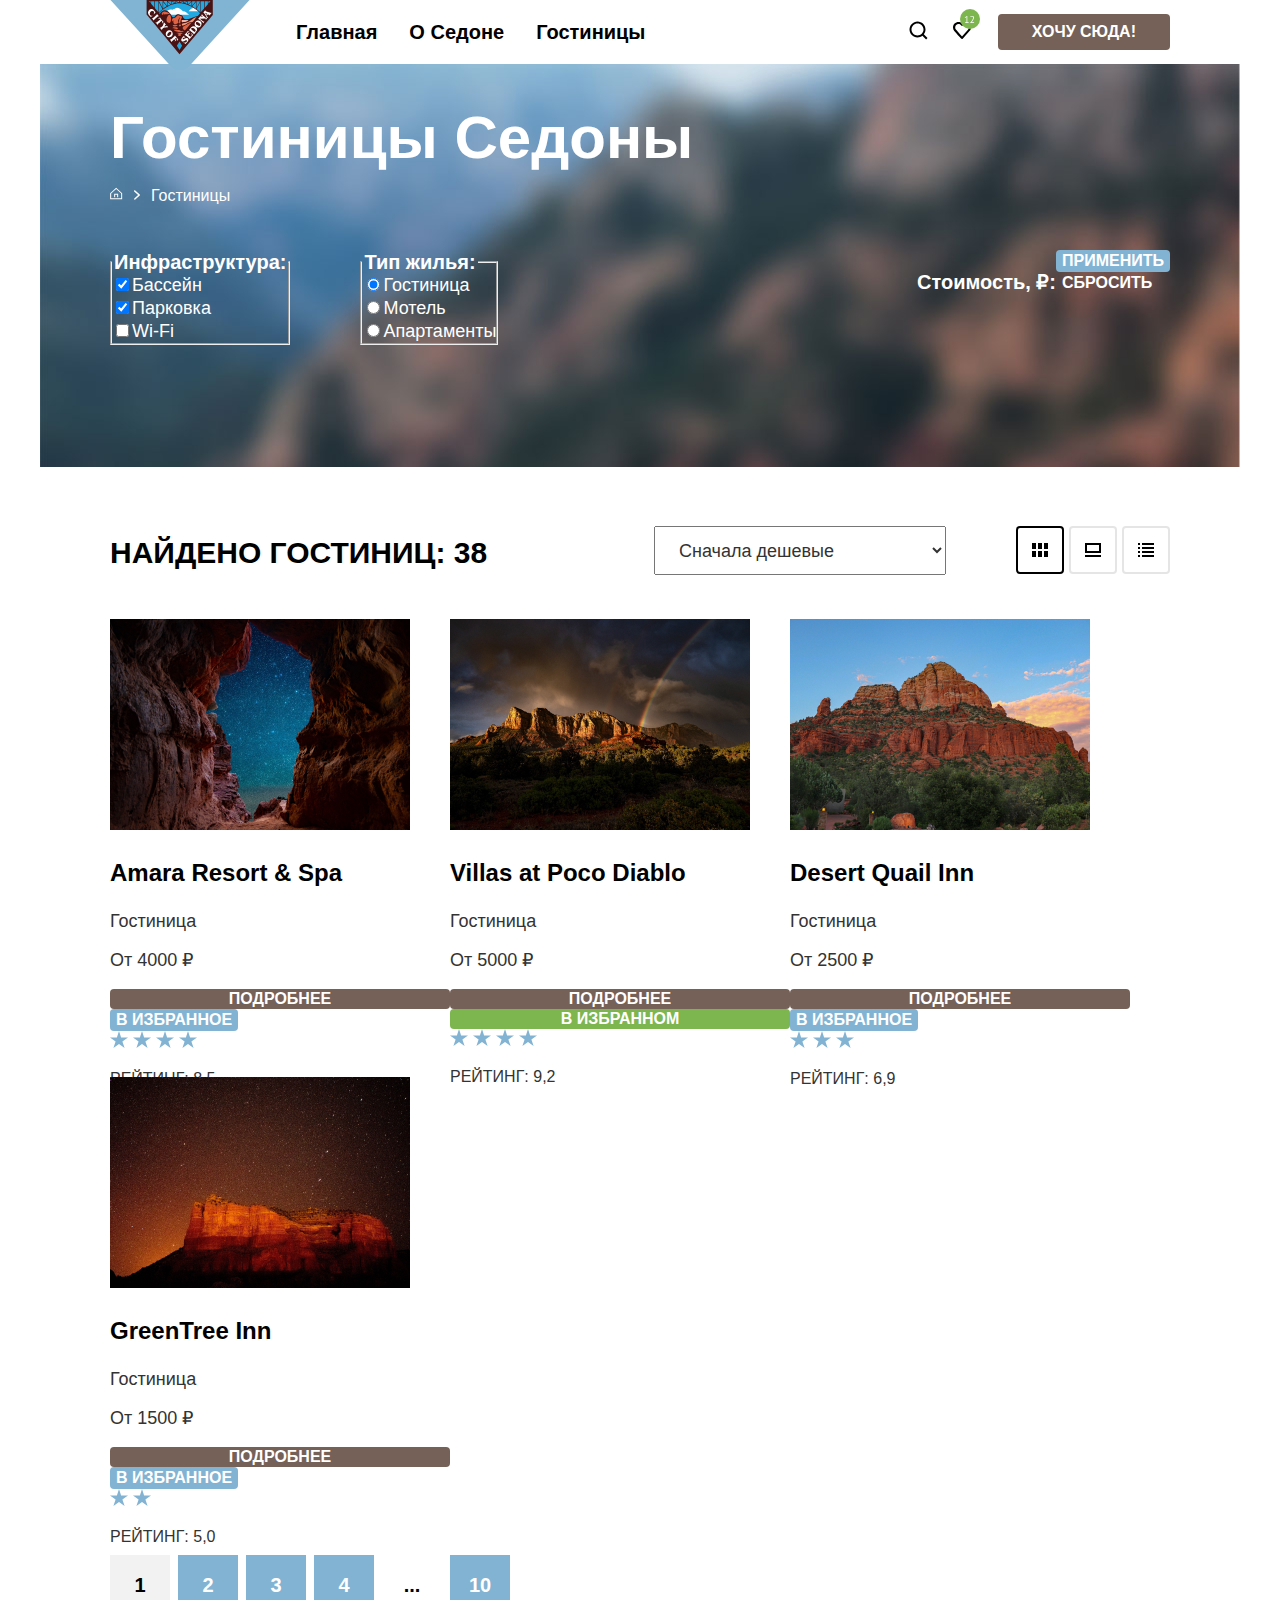
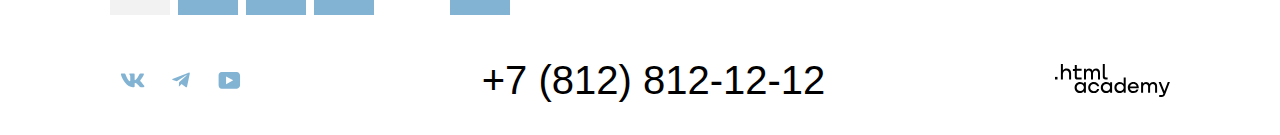
==== commit 512a84e7: "Merge pull request #6 from Jh678/master" ====
--- a/catalog.html
+++ b/catalog.html
@@ -9,7 +9,7 @@
     <header class="main-header">
       <nav class="navigation">
         <div class="navigation-with-logo">
-          <img class="sedona-logo" src="images/logo-sedona.svg" width="170" height="140" alt="Логотип сайта Седоны.">
+          <img class="sedona-logo" src="images/logo-sedona.svg" width="140" height="70" alt="Логотип сайта Седоны.">
           <ul class="navigation-list">
             <li class="navigation-item">
               <a class="navigation-link navigation-link-current" href="index.html">Главная</a>
@@ -22,19 +22,19 @@
             </li>
           </ul>
         </div>
-        <ul class="navigation-list navigation-user">
+        <ul class="navigation-user">
           <li class="navigation-item">
-            <a class="navigation-link" href="images/search.svg">
+            <a class="user-navigation-link" href="#">
               <img src="images/search.svg" width="44" height="64" alt="Поиск">
             </a>
           </li>
           <li class="navigation-item">
-            <a class="navigation-link" href="#">
+            <a class="user-navigation-link" href="#">
               <img src="images/favorites.svg" width="44" height="64" alt="Избранное">
             </a>
           </li>
-          <li class="navigation-item">
-            <a class="button" href="#">
+          <li class="user-navigation-item">
+            <a class="button header-button" href="#">
                 Хочу сюда!
             </a>
           </li>
@@ -42,211 +42,221 @@
       </nav>
     </header>
 
-    <main class="main-index main-container">
-      <div class="page-container">
-        <section class="inner-header">
-          <div class="inner-header-container">
-            <h1 class="inner-header-title">Гостиницы Седоны</h1>
-            <ul class="breadcrumbs">
-              <li class="breadcrumbs-item">
-                <a class="breadcrumbs-link" href="index.html">
-                  <img class="breadcrumbs-home" src="images/home.svg" width="13" height="15" alt="На главную.">
-                </a>
-              <li class="breadcrumbs-item">
-                <img class="breadcrumbs-arrow" src="images/breadcrumbs-arrow.svg" width="8" height="20" alt="Разделитель.">
-              </li>
-              <li class="breadcrumbs-item">
-                <a class="breadcrumbs-link">Гостиницы</a>
-              </li>
-            </ul>
-          </div>
-          <form class="catalog-filter" action="https://echo.htmlacademy.ru/" method="get">
-            <div class="catalog-filter-living">
-              <fieldset class="catalog-filter-group">
-                <legend class="catalog-filter-title">Инфраструктура:</legend>
-                <ul class="catalog-filter-list">
-                  <li class="catalog-filter-item">
-                    <label class="control">
-                      <input class="control-input" type="checkbox" name="swimming-pool" checked>Бассейн
-                    </label>
-                  </li>
-                  <li class="catalog-filter-item">
-                    <label class="control">
-                      <input class="control-input" type="checkbox" name="parking" checked>Парковка
-                    </label>
-                  </li>
-                  <li class="catalog-filter-item">
-                    <label class="control">
-                      <input class="control-input" type="checkbox" name="wi-fi">Wi-Fi
-                    </label>
-                  </li>
-                </ul>
-              </fieldset>
-              <fieldset class="catalog-filter-group">
-                <legend class="catalog-filter-title">Тип жилья:</legend>
-                <ul class="catalog-filter-list">
-                  <li class="catalog-filter-item">
-                    <label class="control">
-                      <input class="control-input" type="radio" name="type-housing" value="hotel" checked>Гостиница
-                    </label>
-                  </li>
-                  <li class="catalog-filter-item">
-                    <label class="control">
-                      <input class="control-input" type="radio" name="type-housing" value="motel">Мотель
-                    </label>
-                  </li>
-                  <li class="catalog-filter-item">
-                    <label class="control">
-                      <input class="control-input" type="radio" name="type-housing" value="apartments">Апартаменты
-                    </label>
-                  </li>
-                </ul>
-              </fieldset>
+    <main class="main-container">
+      <div class="inner-page-container">
+        <div class="inner-block-container">
+          <section class="inner-header">
+            <div class="inner-header-container">
+              <h1 class="inner-header-title">Гостиницы Седоны</h1>
+              <ul class="breadcrumbs">
+                <li class="breadcrumbs-item">
+                  <a class="breadcrumbs-link" href="index.html">
+                    <img class="breadcrumbs-home" src="images/home.svg" width="13" height="15" alt="На главную.">
+                  </a>
+                <li class="breadcrumbs-item">
+                  <img class="breadcrumbs-arrow" src="images/breadcrumbs-arrow.svg" width="8" height="20" alt="Разделитель.">
+                </li>
+                <li class="breadcrumbs-item">
+                  <a class="breadcrumbs-link">Гостиницы</a>
+                </li>
+              </ul>
             </div>
-            <div class="catalog-filter-other">
-              <div class="catalog-filter-cost">
-                <p class="catalog-filter-title">Стоимость, ₽:</p>
-
+            <form class="catalog-filter" action="https://echo.htmlacademy.ru/" method="get">
+              <div class="catalog-filter-living">
+                <fieldset class="catalog-filter-group">
+                  <legend class="catalog-filter-title">Инфраструктура:</legend>
+                  <ul class="catalog-filter-list">
+                    <li class="catalog-filter-item">
+                      <label class="control">
+                        <input class="control-input" type="checkbox" name="swimming-pool" checked>Бассейн
+                      </label>
+                    </li>
+                    <li class="catalog-filter-item">
+                      <label class="control">
+                        <input class="control-input" type="checkbox" name="parking" checked>Парковка
+                      </label>
+                    </li>
+                    <li class="catalog-filter-item">
+                      <label class="control">
+                        <input class="control-input" type="checkbox" name="wi-fi">Wi-Fi
+                      </label>
+                    </li>
+                  </ul>
+                </fieldset>
+                <fieldset class="catalog-filter-group">
+                  <legend class="catalog-filter-title">Тип жилья:</legend>
+                  <ul class="catalog-filter-list">
+                    <li class="catalog-filter-item">
+                      <label class="control">
+                        <input class="control-input" type="radio" name="type-housing" value="hotel" checked>Гостиница
+                      </label>
+                    </li>
+                    <li class="catalog-filter-item">
+                      <label class="control">
+                        <input class="control-input" type="radio" name="type-housing" value="motel">Мотель
+                      </label>
+                    </li>
+                    <li class="catalog-filter-item">
+                      <label class="control">
+                        <input class="control-input" type="radio" name="type-housing" value="apartments">Апартаменты
+                      </label>
+                    </li>
+                  </ul>
+                </fieldset>
               </div>
-              <div class="catalog-filter-buttons">
-                <button class="button apply-button" type="submit">Применить</button>
-                <button class="button cancel-button" type="submit">Сбросить</button>
+              <div class="catalog-filter-other">
+                <div class="catalog-filter-cost">
+                  <p class="catalog-filter-title">Стоимость, ₽:</p>
+
+                </div>
+                <div class="catalog-filter-buttons">
+                  <button class="button apply-button" type="submit">Применить</button>
+                  <button class="button cancel-button" type="submit">Сбросить</button>
+                </div>
+              </div>
+            </form>
+          </section>
+        </div>
+        <div class="inner-content-container">
+          <section class="catalog-settings">
+            <h2 class="visually-hidden">Настройка отображения</h2>
+            <div>
+              <p class="hotels-count">Найдено гостиниц: 38</p>
+            </div>
+            <div class="select-settings">
+              <select class="select-control" aria-label="Сортировка">
+                <option value="cheap">Сначала дешевые</option>
+                <option value="expensive">Сначала дорогие</option>
+                <option value="popular">Сначала популярные</option>
+              </select>
+              <div class="display-variants">
+                <a class="display-variant display-variant-checked">
+                  <img class="display-icon" src="images/view-cards.svg" width="48" height="48" alt="Карточками.">
+                </a>
+                <a class="display-variant" href="#">
+                  <img class="display-icon" src="images/view-screen.svg" width="48" height="48" alt="На весь экран.">
+                </a>
+                <a class="display-variant" href="#">
+                  <img class="display-icon" src="images/view-list.svg" width="48" height="48" alt="Список.">
+                </a>
               </div>
             </div>
-          </form>
-        </section>
-        <section class="catalog-settings">
-          <h2 class="visually-hidden">Настройка отображения</h2>
-          <p class="hotels-count">Найдено гостиниц: 38</p>
-          <select class="select-control" aria-label="Сортировка">
-            <option value="cheap">Сначала дешевые</option>
-            <option value="expensive">Сначала дорогие</option>
-            <option value="popular">Сначала популярные</option>
-          </select>
-          <a class="display-variant display-variant-checked">
-            <img src="images/view-cards.svg" width="48" height="48" alt="Карточками.">
-          </a>
-          <a class="display-variant" href="#">
-            <img src="images/view-screen.svg" width="48" height="48" alt="На весь экран.">
-          </a>
-          <a class="display-variant" href="#">
-            <img src="images/view-list.svg" width="48" height="48" alt="Список.">
-          </a>
-        </section>
-        <section class="catalog-hotels">
-          <h2 class="visually-hidden">Список гостиниц</h2>
-          <ul class="catalog-hotels-list">
-            <li class="hotel-card">
-              <a class="hotel-card-link" href="hotel.html">
-                <img class="hotel-card-image" src="images/hotel-1.jpg" alt="Фото Amara Resort & Spa">
-                <h3 class="hotel-card-title">Amara Resort & Spa</h3>
-              </a>
-              <div class="hotel-card-info">
-                <p class="hotel-card-type">Гостиница</p>
-                <p class="hotel-card-price">От 4000 ₽</p>
-              </div>
-              <div class="hotel-card-buttons">
-                <a class="button hotel-card-button-detail" href="#">Подробнее</a>
-                <button class="button add-to-favorites">В избранное</button>
-              </div>
-              <div class="hotel-card-rating">
-                <div class="hotel-card-stars">
-                  <img class="hotel-card-star" src="images/rating-star.svg" alt="Звезда.">
-                  <img class="hotel-card-star" src="images/rating-star.svg" alt="Звезда.">
-                  <img class="hotel-card-star" src="images/rating-star.svg" alt="Звезда.">
-                  <img class="hotel-card-star" src="images/rating-star.svg" alt="Звезда.">
-                </div>
-                <p class="hotel-card-rating-number">Рейтинг: 8,5</p>
-              </div>
-            </li>
-            <li class="hotel-card">
-              <a class="hotel-card-link" href="hotel.html">
-                <img class="hotel-card-image" src="images/hotel-2.jpg" alt="Фото Villas at Poco Diablo">
-                <h3 class="hotel-card-title">Villas at Poco Diablo</h3>
-              </a>
-              <div class="hotel-card-info">
-                <p class="hotel-card-type">Гостиница</p>
-                <p class="hotel-card-price">От 5000 ₽</p>
-              </div>
-              <div class="hotel-card-buttons">
-                <a class="hotel-card-button-detail button" href="#">Подробнее</a>
-                <a class="button in-favorites">В избранном</a>
-              </div>
-              <div class="hotel-card-rating">
-                <div class="hotel-card-stars">
-                  <img class="hotel-card-star" src="images/rating-star.svg" alt="Звезда.">
-                  <img class="hotel-card-star" src="images/rating-star.svg" alt="Звезда.">
-                  <img class="hotel-card-star" src="images/rating-star.svg" alt="Звезда.">
-                  <img class="hotel-card-star" src="images/rating-star.svg" alt="Звезда.">
-                </div>
-                <p class="hotel-card-rating-number">Рейтинг: 9,2</p>
-              </div>
-            </li>
-            <li class="hotel-card">
-              <a class="hotel-card-link" href="hotel.html">
-                <img class="hotel-card-image" src="images/hotel-3.jpg" alt="Фото Desert Quail Inn">
-                <h3 class="hotel-card-title">Desert Quail Inn</h3>
-              </a>
-              <div class="hotel-card-info">
-                <p class="hotel-card-type">Гостиница</p>
-                <p class="hotel-card-price">От 2500 ₽</p>
-              </div>
-              <div class="hotel-card-buttons">
-                <a class="button hotel-card-button-detail" href="#">Подробнее</a>
-                <button class="button add-to-favorites">В избранное</button>
-              </div>
-              <div class="hotel-card-rating">
-                <div class="hotel-card-stars">
-                  <img class="hotel-card-star" src="images/rating-star.svg" alt="Звезда.">
-                  <img class="hotel-card-star" src="images/rating-star.svg" alt="Звезда.">
-                  <img class="hotel-card-star" src="images/rating-star.svg" alt="Звезда.">
-                </div>
-                <p class="hotel-card-rating-number">Рейтинг: 6,9</p>
-              </div>
-            </li>
-            <li class="hotel-card">
-              <a class="hotel-card-link" href="hotel.html">
-                <img class="hotel-card-image" src="images/hotel-4.jpg" alt="Фото GreenTree Inn">
-                <h3 class="hotel-card-title">GreenTree Inn</h3>
-              </a>
-              <div class="hotel-card-info">
-                <p class="hotel-card-type">Гостиница</p>
-                <p class="hotel-card-price">От 1500 ₽</p>
-              </div>
-              <div class="hotel-card-buttons">
-                <a class="button hotel-card-button-detail" href="#">Подробнее</a>
-                <button class="button add-to-favorites">В избранное</button>
-              </div>
-              <div class="hotel-card-rating">
-                <div class="hotel-card-stars">
-                  <img class="hotel-card-star" src="images/rating-star.svg" alt="Звезда.">
-                  <img class="hotel-card-star" src="images/rating-star.svg" alt="Звезда.">
-                </div>
-                <p class="hotel-card-rating-number">Рейтинг: 5,0</p>
-              </div>
-            </li>
-          </ul>
-          <ul class="pagination">
-            <li class="pagination-item">
-              <a class="pagination-link pagination-current">1</a>
-            </li>
-            <li class="pagination-item">
-              <a class="pagination-link" href="#">2</a>
-            </li>
-            <li class="pagination-item">
-              <a class="pagination-link" href="#">3</a>
-            </li>
-            <li class="pagination-item">
-              <a class="pagination-link" href="#">4</a>
-            </li>
-            <li class="pagination-item">
-              <a class="pagination-link ellopsis">...</a>
-            </li>
-            <li class="pagination-item">
-              <a class="pagination-link" href="#">10</a>
-            </li>
-          </ul>
-        </section>
+          </section>
+          <section class="catalog-hotels">
+            <h2 class="visually-hidden">Список гостиниц</h2>
+            <ul class="catalog-hotels-list">
+              <li class="hotel-card">
+                <a class="hotel-card-link" href="hotel.html">
+                  <img class="hotel-card-image" src="images/hotel-1.jpg" alt="Фото Amara Resort & Spa">
+                  <h3 class="hotel-card-title">Amara Resort & Spa</h3>
+                </a>
+                <div class="hotel-card-info">
+                  <p class="hotel-card-type">Гостиница</p>
+                  <p class="hotel-card-price">От 4000 ₽</p>
+                </div>
+                <div class="hotel-card-buttons">
+                  <a class="button hotel-card-button-detail" href="#">Подробнее</a>
+                  <button class="button add-to-favorites">В избранное</button>
+                </div>
+                <div class="hotel-card-rating">
+                  <div class="hotel-card-stars">
+                    <img class="hotel-card-star" src="images/rating-star.svg" alt="Звезда.">
+                    <img class="hotel-card-star" src="images/rating-star.svg" alt="Звезда.">
+                    <img class="hotel-card-star" src="images/rating-star.svg" alt="Звезда.">
+                    <img class="hotel-card-star" src="images/rating-star.svg" alt="Звезда.">
+                  </div>
+                  <p class="hotel-card-rating-number">Рейтинг: 8,5</p>
+                </div>
+              </li>
+              <li class="hotel-card">
+                <a class="hotel-card-link" href="hotel.html">
+                  <img class="hotel-card-image" src="images/hotel-2.jpg" alt="Фото Villas at Poco Diablo">
+                  <h3 class="hotel-card-title">Villas at Poco Diablo</h3>
+                </a>
+                <div class="hotel-card-info">
+                  <p class="hotel-card-type">Гостиница</p>
+                  <p class="hotel-card-price">От 5000 ₽</p>
+                </div>
+                <div class="hotel-card-buttons">
+                  <a class="hotel-card-button-detail button" href="#">Подробнее</a>
+                  <a class="button in-favorites">В избранном</a>
+                </div>
+                <div class="hotel-card-rating">
+                  <div class="hotel-card-stars">
+                    <img class="hotel-card-star" src="images/rating-star.svg" alt="Звезда.">
+                    <img class="hotel-card-star" src="images/rating-star.svg" alt="Звезда.">
+                    <img class="hotel-card-star" src="images/rating-star.svg" alt="Звезда.">
+                    <img class="hotel-card-star" src="images/rating-star.svg" alt="Звезда.">
+                  </div>
+                  <p class="hotel-card-rating-number">Рейтинг: 9,2</p>
+                </div>
+              </li>
+              <li class="hotel-card">
+                <a class="hotel-card-link" href="hotel.html">
+                  <img class="hotel-card-image" src="images/hotel-3.jpg" alt="Фото Desert Quail Inn">
+                  <h3 class="hotel-card-title">Desert Quail Inn</h3>
+                </a>
+                <div class="hotel-card-info">
+                  <p class="hotel-card-type">Гостиница</p>
+                  <p class="hotel-card-price">От 2500 ₽</p>
+                </div>
+                <div class="hotel-card-buttons">
+                  <a class="button hotel-card-button-detail" href="#">Подробнее</a>
+                  <button class="button add-to-favorites">В избранное</button>
+                </div>
+                <div class="hotel-card-rating">
+                  <div class="hotel-card-stars">
+                    <img class="hotel-card-star" src="images/rating-star.svg" alt="Звезда.">
+                    <img class="hotel-card-star" src="images/rating-star.svg" alt="Звезда.">
+                    <img class="hotel-card-star" src="images/rating-star.svg" alt="Звезда.">
+                  </div>
+                  <p class="hotel-card-rating-number">Рейтинг: 6,9</p>
+                </div>
+              </li>
+              <li class="hotel-card">
+                <a class="hotel-card-link" href="hotel.html">
+                  <img class="hotel-card-image" src="images/hotel-4.jpg" alt="Фото GreenTree Inn">
+                  <h3 class="hotel-card-title">GreenTree Inn</h3>
+                </a>
+                <div class="hotel-card-info">
+                  <p class="hotel-card-type">Гостиница</p>
+                  <p class="hotel-card-price">От 1500 ₽</p>
+                </div>
+                <div class="hotel-card-buttons">
+                  <a class="button hotel-card-button-detail" href="#">Подробнее</a>
+                  <button class="button add-to-favorites">В избранное</button>
+                </div>
+                <div class="hotel-card-rating">
+                  <div class="hotel-card-stars">
+                    <img class="hotel-card-star" src="images/rating-star.svg" alt="Звезда.">
+                    <img class="hotel-card-star" src="images/rating-star.svg" alt="Звезда.">
+                  </div>
+                  <p class="hotel-card-rating-number">Рейтинг: 5,0</p>
+                </div>
+              </li>
+            </ul>
+            <ul class="pagination-list">
+              <li class="pagination-item">
+                <a class="pagination-link pagination-current">1</a>
+              </li>
+              <li class="pagination-item">
+                <a class="pagination-link" href="#">2</a>
+              </li>
+              <li class="pagination-item">
+                <a class="pagination-link" href="#">3</a>
+              </li>
+              <li class="pagination-item">
+                <a class="pagination-link" href="#">4</a>
+              </li>
+              <li class="pagination-item">
+                <a class="pagination-link ellopsis">...</a>
+              </li>
+              <li class="pagination-item">
+                <a class="pagination-link" href="#">10</a>
+              </li>
+            </ul>
+          </section>
+        </div>
       </div>
     </main>
 
--- a/styles/styles.css
+++ b/styles/styles.css
@@ -31,9 +31,21 @@
   min-height: 100%;
 }
 
+.visually-hidden {
+  position: absolute;
+  width: 1px;
+  height: 1px;
+  margin: -1px;
+  padding: 0;
+  border: 0;
+  clip: rect(0 0 0 0);
+  overflow: hidden;
+}
+
 /* Buttons */
 
 .button {
+  display: block;
   font-family: inherit;
   font-size: 16px;
   line-height: 20px;
@@ -78,27 +90,63 @@
 .navigation {
   display: flex;
   width: 1060px;
-  margin: 0 auto;
+  height: 64px;
+  margin: 0 auto;
+}
+
+.navigation-with-logo{
+  display: flex;
+}
+
+.sedona-logo{
+  display: block;
+  position: relative;
+  margin-right: 30px;
+  z-index: 2;
 }
 
 .navigation-list {
-  margin: 0;
-  padding: 0;
+  display: flex;
+  flex-wrap: wrap;
+  width: 500px;
+  margin: 0;
+  padding: 0;
+  list-style-type: none;
+}
+
+.navigation-link {
+  display: block;
+  padding: 20px 16px;
+  font-weight: 700;
+  font-size: 20px;
+  line-height: 24px;
+  text-align: center;
+  color: #000000;
+  background-color: #ffffff;
+  text-decoration: none;
 }
 
 .navigation-user {
+  display: flex;
+  align-items: center;
+  margin: 0;
+  padding: 0;
+  list-style-type: none;
   max-width: 300px;
   margin-left: auto;
 }
 
-.navigation-link {
-  font-weight: 700;
-  font-size: 20px;
-  line-height: 24px;
-  text-align: center;
-  color: #000000;
-  background-color: #ffffff;
-  text-decoration: none;
+.user-navigation-link{
+  min-width: 44px;
+  min-height: 64px;
+}
+
+.user-navigation-item{
+  margin-left: 14px;
+}
+
+.header-button{
+  padding: 8px 34px;
 }
 
 .text-logo {
@@ -114,10 +162,10 @@
   background-repeat: no-repeat;
 }
 
-.typical-block{
-  text-align: center;
-  padding-top: 64px;
-  padding-bottom: 64px;
+.sedona-description{
+  text-align: center;
+  padding: 69px 274px;
+  margin-bottom: 21px;
 }
 
 .big-text{
@@ -139,6 +187,7 @@
   margin: 0;
   padding: 0;
   text-align: center;
+  list-style-type: none;
 }
 
 .advantages-photo{
@@ -182,15 +231,20 @@
   color: #333333;
 }
 
+.typical-block{
+  text-align: center;
+  padding-top: 64px;
+  padding-bottom: 64px;
+}
+
 .search-hotel-block{
   text-align: center;
-  padding-top: 96px;
-  padding-bottom: 96px;
+  padding: 64px 304px;
 }
 
 .subscribe-block{
   padding-top: 96px;
-  height: 415px;
+  padding-bottom: 104px;
   text-align: center;
   color: #ffffff;
   background-image: url("../images/index-background-subcribe.jpg");
@@ -226,6 +280,7 @@
   width: 142px;
   height: 40px;
   padding: 0;
+  list-style-type: none;
 }
 
 .social-logo{
@@ -258,35 +313,117 @@
 
 /* Catalog */
 
-.inner-header{
-  display: flex;
+.inner-page-container{
+  width: 1200px;
+  margin: 0 auto;
+}
+
+.inner-block-container{
   width: 1200px;
   height: 412px;
+  margin: 0 auto;
   background-image: url("../images/catalog-background.png");
   background-size: 100% auto;
   background-repeat: no-repeat;
+  margin-bottom: 50px;
+}
+
+.inner-header{
+  margin: 0 auto;
+  display: flex;
+  flex-direction: column;
+  width: 1060px;
   color: #ffffff;
-  margin-bottom: 50px;
+  padding-top: 35px;
 }
 
 .inner-header-container{
+  display: block;
   width: auto;
+  margin-bottom: 40px;
 }
 
 .inner-header-title{
+  margin: 0;
+  margin-bottom: 8px;
   font-size: 60px;
   line-height: 78px;
   font-weight: 700;
 }
 
 .breadcrumbs{
+  display: flex;
+  list-style-type: none;
   font-size: 16px;
   line-height: 21px;
+  margin: 0;
+  padding: 0;
+}
+
+.breadcrumbs-item:not(:last-child){
+  margin-right: 10px;
+}
+
+.catalog-filter{
+  display: flex;
+  justify-content: space-between;
+}
+
+.catalog-filter-living{
+  display: flex;
+}
+
+.catalog-filter-group{
+  display: block;
+  padding: 0;
+  margin: 0;
+}
+
+.catalog-filter-group:not(:last-child){
+  margin-right: 70px;
+}
+
+.catalog-filter-list{
+  list-style-type: none;
+  margin: 0;
+  padding: 0;
+}
+
+.catalog-filter-other{
+  display: flex;
+}
+
+.inner-content-container{
+  margin: 0 auto;
+  width: 1060px;
 }
 
 .catalog-settings{
   display: flex;
+  justify-content: space-between;
+  align-items: center;
   margin-bottom: 40px;
+}
+
+.select-settings{
+  display: flex;
+}
+
+.display-variants{
+  text-decoration: none;
+}
+
+.display-variant{
+  text-decoration: none;
+  width: 48px;
+  height: 48px;
+  margin: 0;
+  padding: 0;
+}
+
+.display-icon{
+  margin: 0;
+  padding: 0;
 }
 
 .catalog-filter-title{
@@ -304,13 +441,17 @@
   border: none;
 }
 
+/* Карточки с товарами и пагинация */
+
 .catalog-hotels-list{
   display: flex;
   flex-wrap: wrap;
   align-content: space-between;
   height: 896px;
+  margin: 0;
   padding: 0;
   margin-bottom: 40px;
+  list-style-type: none;
 }
 
 .apply-button{
@@ -324,6 +465,8 @@
 }
 
 .hotels-count{
+  margin: 0;
+  padding: 0;
   font-size: 30px;
   line-height: 36px;
   font-weight: 700;
@@ -331,9 +474,14 @@
 }
 
 .select-control{
+  width: 292px;
+  height: 49px;
   font-size: 18px;
   line-height: 21px;
   color: #333333;
+  margin-right: 70px;
+  padding-left: 20px;
+  padding-right: 20px;
 }
 
 .display-variant{
@@ -374,21 +522,29 @@
   background-color: #7DB54F;
 }
 
-.pagination {
-  display: flex;
-  padding: 0;
-}
-
-.pagination-item{
+.pagination-list {
+  display: flex;
+  margin: 0;
+  padding: 0;
+  list-style-type: none;
+}
+
+.pagination-item:not(:last-child) {
+  margin-right: 8px;
+}
+
+.pagination-link {
+  display: flex;
+  justify-content: center;
+  align-items: center;
+  width: 60px;
+  height: 60px;
   font-size: 20px;
   line-height: 36px;
-  margin-right: 8px;
-}
-
-.pagination-link{
-  text-decoration: none;
+  font-weight: 700;
+  color: #ffffff;
   background-color: #82B3D3;
-  color: #ffffff;
+  text-decoration: none;
 }
 
 .pagination-current{
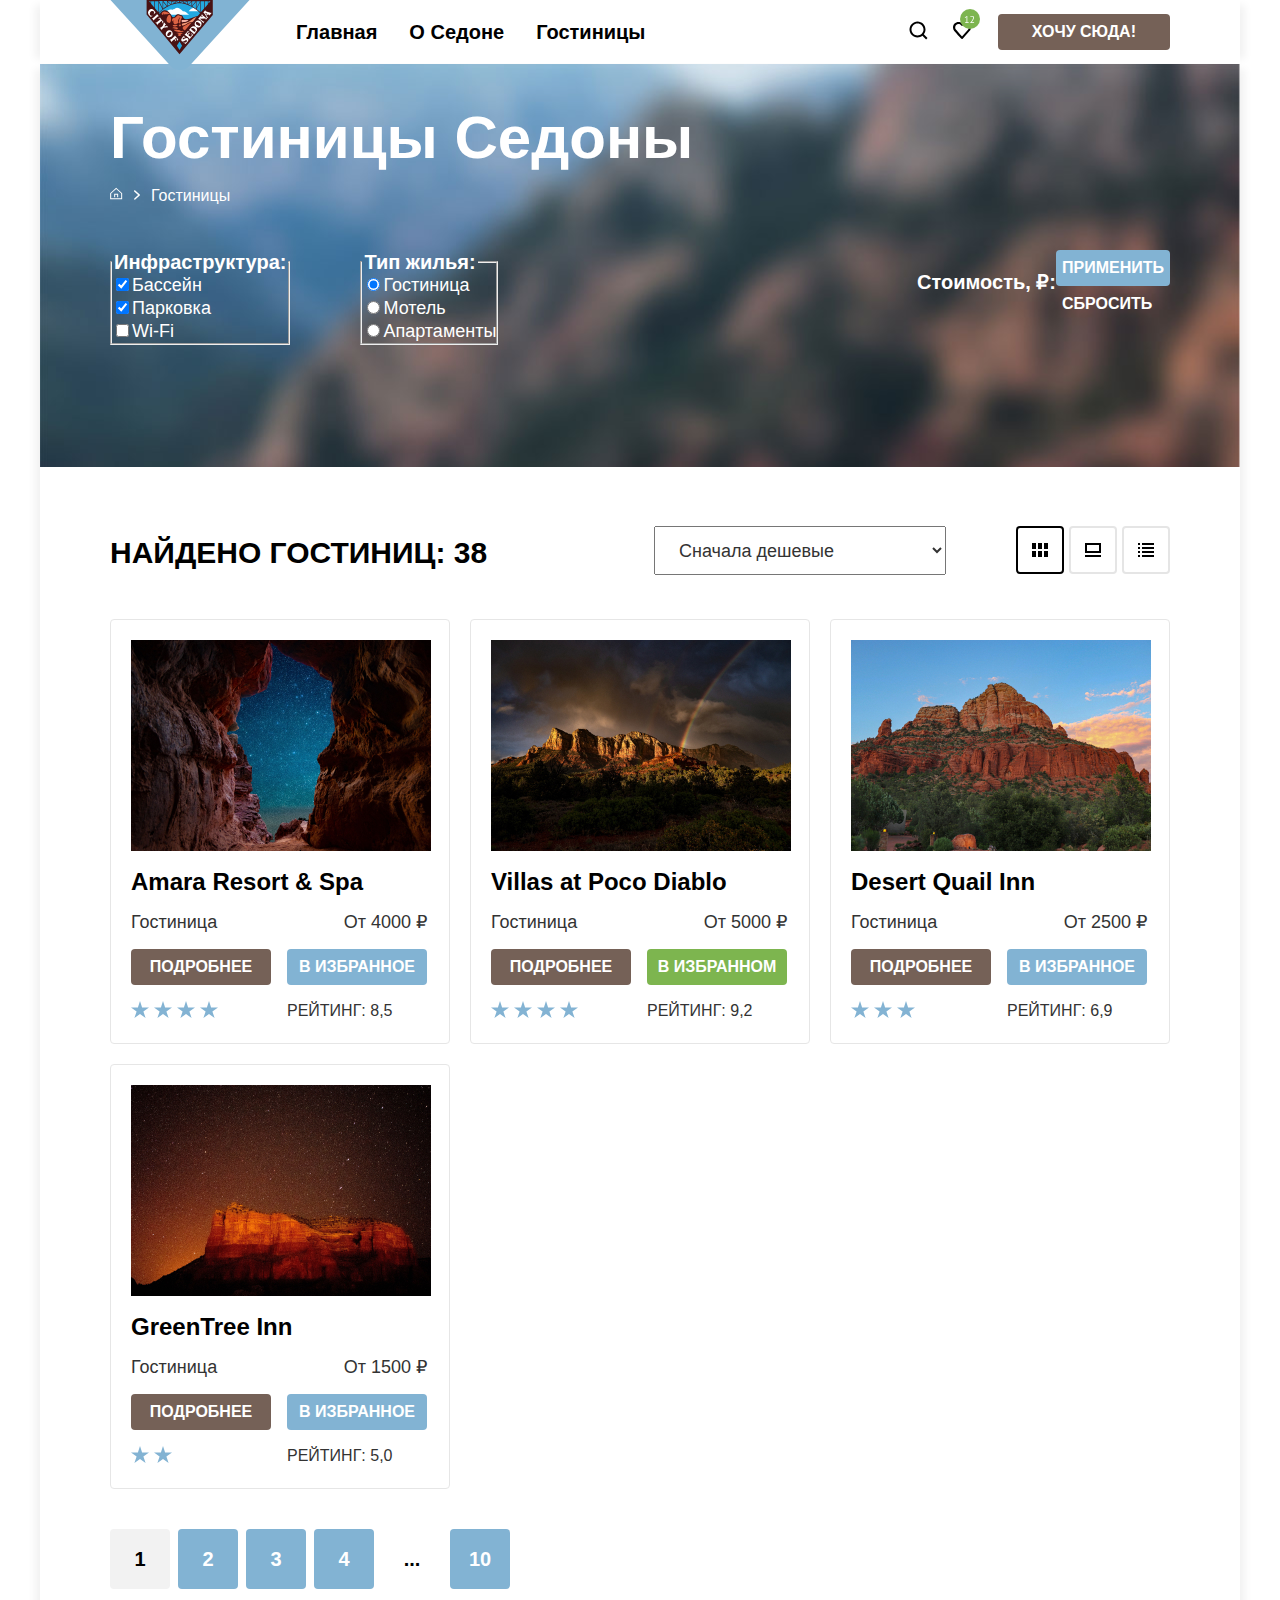
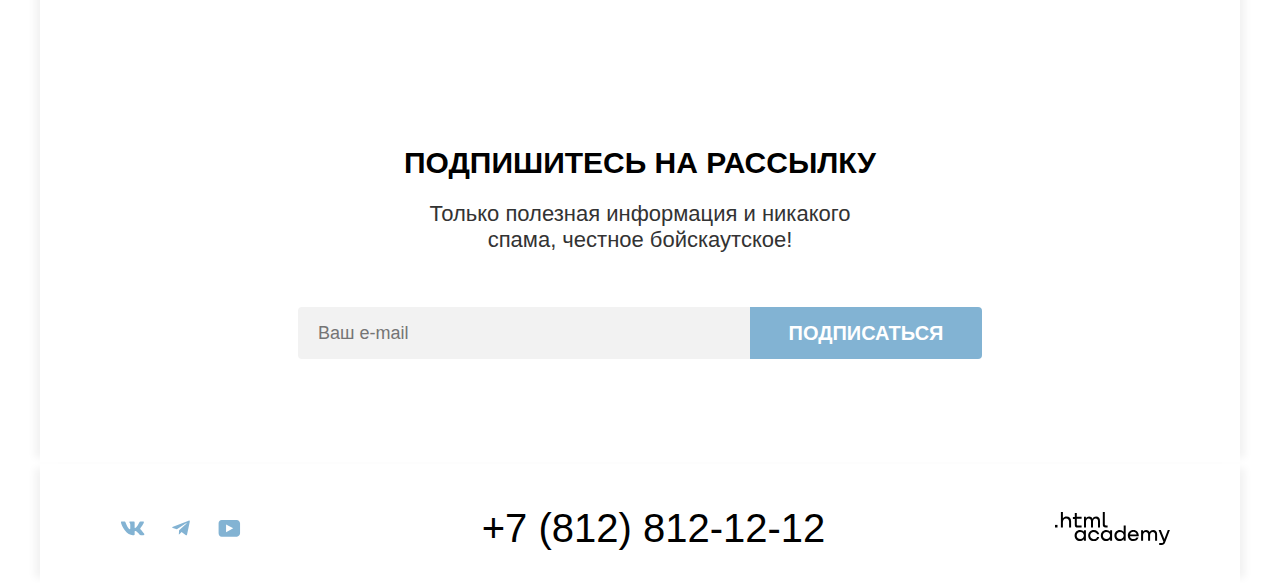
==== commit 9abdc236: "Merge pull request #7 from Jh678/master" ====
--- a/catalog.html
+++ b/catalog.html
@@ -146,93 +146,77 @@
             <h2 class="visually-hidden">Список гостиниц</h2>
             <ul class="catalog-hotels-list">
               <li class="hotel-card">
-                <a class="hotel-card-link" href="hotel.html">
+                <a class="hotel-card-image-link" href="hotel.html">
                   <img class="hotel-card-image" src="images/hotel-1.jpg" alt="Фото Amara Resort & Spa">
+                </a>
+                <a class="hotel-card-title-link" href="hotel.html">
                   <h3 class="hotel-card-title">Amara Resort & Spa</h3>
                 </a>
-                <div class="hotel-card-info">
-                  <p class="hotel-card-type">Гостиница</p>
-                  <p class="hotel-card-price">От 4000 ₽</p>
-                </div>
-                <div class="hotel-card-buttons">
-                  <a class="button hotel-card-button-detail" href="#">Подробнее</a>
-                  <button class="button add-to-favorites">В избранное</button>
-                </div>
-                <div class="hotel-card-rating">
-                  <div class="hotel-card-stars">
-                    <img class="hotel-card-star" src="images/rating-star.svg" alt="Звезда.">
-                    <img class="hotel-card-star" src="images/rating-star.svg" alt="Звезда.">
-                    <img class="hotel-card-star" src="images/rating-star.svg" alt="Звезда.">
-                    <img class="hotel-card-star" src="images/rating-star.svg" alt="Звезда.">
-                  </div>
-                  <p class="hotel-card-rating-number">Рейтинг: 8,5</p>
-                </div>
-              </li>
-              <li class="hotel-card">
-                <a class="hotel-card-link" href="hotel.html">
+                <p class="hotel-card-type">Гостиница</p>
+                <p class="hotel-card-price">От 4000 ₽</p>
+                <a class="button hotel-card-button-detail" href="#">Подробнее</a>
+                <button class="button add-to-favorites">В избранное</button>
+                <div class="hotel-card-stars">
+                  <img class="hotel-card-star" src="images/rating-star.svg" alt="Звезда.">
+                  <img class="hotel-card-star" src="images/rating-star.svg" alt="Звезда.">
+                  <img class="hotel-card-star" src="images/rating-star.svg" alt="Звезда.">
+                  <img class="hotel-card-star" src="images/rating-star.svg" alt="Звезда.">
+                </div>
+                <p class="hotel-card-rating-number">Рейтинг: 8,5</p>
+              </li>
+              <li class="hotel-card">
+                <a class="hotel-card-image-link" href="hotel.html">
                   <img class="hotel-card-image" src="images/hotel-2.jpg" alt="Фото Villas at Poco Diablo">
+                </a>
+                <a class="hotel-card-title-link" href="hotel.html">
                   <h3 class="hotel-card-title">Villas at Poco Diablo</h3>
                 </a>
-                <div class="hotel-card-info">
-                  <p class="hotel-card-type">Гостиница</p>
-                  <p class="hotel-card-price">От 5000 ₽</p>
-                </div>
-                <div class="hotel-card-buttons">
-                  <a class="hotel-card-button-detail button" href="#">Подробнее</a>
-                  <a class="button in-favorites">В избранном</a>
-                </div>
-                <div class="hotel-card-rating">
-                  <div class="hotel-card-stars">
-                    <img class="hotel-card-star" src="images/rating-star.svg" alt="Звезда.">
-                    <img class="hotel-card-star" src="images/rating-star.svg" alt="Звезда.">
-                    <img class="hotel-card-star" src="images/rating-star.svg" alt="Звезда.">
-                    <img class="hotel-card-star" src="images/rating-star.svg" alt="Звезда.">
-                  </div>
-                  <p class="hotel-card-rating-number">Рейтинг: 9,2</p>
-                </div>
-              </li>
-              <li class="hotel-card">
-                <a class="hotel-card-link" href="hotel.html">
+                <p class="hotel-card-type">Гостиница</p>
+                <p class="hotel-card-price">От 5000 ₽</p>
+                <a class="button hotel-card-button-detail" href="#">Подробнее</a>
+                <a class="button in-favorites">В избранном</a>
+                <div class="hotel-card-stars">
+                  <img class="hotel-card-star" src="images/rating-star.svg" alt="Звезда.">
+                  <img class="hotel-card-star" src="images/rating-star.svg" alt="Звезда.">
+                  <img class="hotel-card-star" src="images/rating-star.svg" alt="Звезда.">
+                  <img class="hotel-card-star" src="images/rating-star.svg" alt="Звезда.">
+                </div>
+                <p class="hotel-card-rating-number">Рейтинг: 9,2</p>
+              </li>
+              <li class="hotel-card">
+                <a class="hotel-card-image-link" href="hotel.html">
                   <img class="hotel-card-image" src="images/hotel-3.jpg" alt="Фото Desert Quail Inn">
+                </a>
+                <a class="hotel-card-title-link" href="hotel.html">
                   <h3 class="hotel-card-title">Desert Quail Inn</h3>
                 </a>
-                <div class="hotel-card-info">
-                  <p class="hotel-card-type">Гостиница</p>
-                  <p class="hotel-card-price">От 2500 ₽</p>
-                </div>
-                <div class="hotel-card-buttons">
-                  <a class="button hotel-card-button-detail" href="#">Подробнее</a>
-                  <button class="button add-to-favorites">В избранное</button>
-                </div>
-                <div class="hotel-card-rating">
-                  <div class="hotel-card-stars">
-                    <img class="hotel-card-star" src="images/rating-star.svg" alt="Звезда.">
-                    <img class="hotel-card-star" src="images/rating-star.svg" alt="Звезда.">
-                    <img class="hotel-card-star" src="images/rating-star.svg" alt="Звезда.">
-                  </div>
-                  <p class="hotel-card-rating-number">Рейтинг: 6,9</p>
-                </div>
-              </li>
-              <li class="hotel-card">
-                <a class="hotel-card-link" href="hotel.html">
+                <p class="hotel-card-type">Гостиница</p>
+                <p class="hotel-card-price">От 2500 ₽</p>
+                <a class="button hotel-card-button-detail" href="#">Подробнее</a>
+                <button class="button add-to-favorites">В избранное</button>
+                <div class="hotel-card-stars">
+                  <img class="hotel-card-star" src="images/rating-star.svg" alt="Звезда.">
+                  <img class="hotel-card-star" src="images/rating-star.svg" alt="Звезда.">
+                  <img class="hotel-card-star" src="images/rating-star.svg" alt="Звезда.">
+                </div>
+                <p class="hotel-card-rating-number">Рейтинг: 6,9</p>
+              </li>
+              <li class="hotel-card">
+                <a class="hotel-card-image-link" href="hotel.html">
                   <img class="hotel-card-image" src="images/hotel-4.jpg" alt="Фото GreenTree Inn">
+                </a>
+                <a class="hotel-card-title-link" href="hotel.html">
                   <h3 class="hotel-card-title">GreenTree Inn</h3>
                 </a>
-                <div class="hotel-card-info">
-                  <p class="hotel-card-type">Гостиница</p>
-                  <p class="hotel-card-price">От 1500 ₽</p>
-                </div>
-                <div class="hotel-card-buttons">
-                  <a class="button hotel-card-button-detail" href="#">Подробнее</a>
-                  <button class="button add-to-favorites">В избранное</button>
-                </div>
-                <div class="hotel-card-rating">
-                  <div class="hotel-card-stars">
-                    <img class="hotel-card-star" src="images/rating-star.svg" alt="Звезда.">
-                    <img class="hotel-card-star" src="images/rating-star.svg" alt="Звезда.">
-                  </div>
-                  <p class="hotel-card-rating-number">Рейтинг: 5,0</p>
-                </div>
+                <p class="hotel-card-type">Гостиница</p>
+                <p class="hotel-card-price">От 1500 ₽</p>
+                <a class="button hotel-card-button-detail" href="#">Подробнее</a>
+                <button class="button add-to-favorites">В избранное</button>
+                <div class="hotel-card-stars">
+                  <img class="hotel-card-star" src="images/rating-star.svg" alt="Звезда.">
+                  <img class="hotel-card-star" src="images/rating-star.svg" alt="Звезда.">
+                </div>
+                <p class="hotel-card-rating-number">Рейтинг: 5,0</p>
               </li>
             </ul>
             <ul class="pagination-list">
@@ -257,6 +241,17 @@
             </ul>
           </section>
         </div>
+        <section class="subscribe-block">
+          <h2 class="visually-hidden">Подписаться на рассылку</h2>
+          <div class="subscribe-block-text">
+            <p class="big-text">Подпишитесь на рассылку</p>
+            <p class="small-text">Только полезная информация и никакого спама, честное бойскаутское!</p>
+          </div>
+          <form class="subscribe-form" action="https://echo.htmlacademy.ru/" method="post">
+            <input class="field" type="email" id="subscribe-email" name="subscribe-email" placeholder="Ваш e-mail" required>
+            <button class="button subscribe-button" type="submit">Подписаться</button>
+          </form>
+        </section>
       </div>
     </main>
 
--- a/styles/styles.css
+++ b/styles/styles.css
@@ -57,9 +57,13 @@
   text-transform: uppercase;
   border-radius: 4px;
   border: none;
+  padding-top: 8px;
+  padding-bottom: 8px;
 }
 
 .search-hotels {
+  margin: 0 108px;
+  grid-row: 5;
   font-size: 20px;
   line-height: 36px;
 }
@@ -68,7 +72,9 @@
   font-size: 20px;
   line-height: 36px;
   background-color: #82B3D3;
-  border: none;
+  border-radius: 0;
+  border-top-right-radius: 4px;
+  border-bottom-right-radius: 4px;
 }
 
 /* Pages */
@@ -80,11 +86,17 @@
 .page-container{
   width: 1200px;
   margin: 0 auto;
+  box-shadow: -10px 0 8px -5px #f2f2f2,
+               10px 0 8px -5px #f2f2f2;
 }
 
 .main-header {
   color: #000000;
   background-color: #ffffff;
+  width: 1200px;
+  margin: 0 auto;
+  box-shadow: -10px 0 8px -5px #f2f2f2,
+               10px 0 8px -5px #f2f2f2;
 }
 
 .navigation {
@@ -124,6 +136,10 @@
   color: #000000;
   background-color: #ffffff;
   text-decoration: none;
+}
+
+.navigation-link-current{
+  border-bottom: 2px solid #756257;
 }
 
 .navigation-user {
@@ -163,12 +179,16 @@
 }
 
 .sedona-description{
+  display: grid;
+  row-gap: 25px;
   text-align: center;
   padding: 69px 274px;
   margin-bottom: 21px;
 }
 
 .big-text{
+  margin: 0;
+  padding: 0;
   font-size: 30px;
   line-height: 36px;
   font-weight: 700;
@@ -176,6 +196,8 @@
 }
 
 .small-text{
+  margin: 0;
+  padding: 0;
   font-size: 22px;
   line-height: 26px;
   color: #333333;
@@ -195,10 +217,12 @@
 }
 
 .advantages-item{
-  text-align: center;
-  display: flex;
-  flex-direction: column;
+  display: grid;
+  align-content: center;
   justify-content: center;
+  grid-template-rows: min-content min-content;
+  grid-template-columns: 230px;
+  row-gap: 30px;
   width: 400px;
   height: 385px;
 }
@@ -217,6 +241,8 @@
 }
 
 .advantages-title{
+  margin: 0;
+  padding: 0;
   font-size: 24px;
   line-height: 28px;
   font-weight: 700;
@@ -228,40 +254,83 @@
 }
 
 .advantages-description{
+  margin: 0;
+  padding: 0;
   color: #333333;
 }
 
 .typical-block{
-  text-align: center;
-  padding-top: 64px;
-  padding-bottom: 64px;
+  display: grid;
+  gap: 20px;
+  text-align: center;
+  padding: 64px 347px;
 }
 
 .search-hotel-block{
-  text-align: center;
-  padding: 64px 304px;
+  display: grid;
+  grid-template-rows: min-content 20px auto 54px min-content;
+  text-align: center;
+  padding: 96px 304px;
+}
+
+.small-text-grid{
+  grid-row: 3;
 }
 
 .subscribe-block{
-  padding-top: 96px;
-  padding-bottom: 104px;
-  text-align: center;
-  color: #ffffff;
+  display: block;
+  padding: 96px 258px 104px 258px;
+  text-align: center;
+}
+
+.subscribe-block-background{
   background-image: url("../images/index-background-subcribe.jpg");
   background-size: 100% auto;
   background-repeat: no-repeat;
+  color: #ffffff;
+}
+
+.subscribe-block-text{
+  margin: 0 auto;
+  width: 475px;
+  display: grid;
+  grid-template-rows: min-content auto;
+  gap: 20px;
+  margin-bottom: 54px;
 }
 
 .subscribe-text{
+  margin: 0;
+  padding: 0;
   font-size: 22px;
   line-height: 26px;
 }
 
+.subscribe-form{
+  width: 684px;
+  display: grid;
+  grid-template-columns: auto 232px;
+}
+
+.field{
+  background-color: #F2F2F2;
+  color: #616161;
+  border-radius: 0;
+  border: none;
+  border-top-left-radius: 4px;
+  border-bottom-left-radius: 4px;
+  padding-left: 20px;
+  font-size: 18px;
+  line-height: 24px;
+}
+
 .page-footer{
   padding-top: 40px;
   margin: 0 auto;
   width: 1200px;
   height: 80px;
+  box-shadow: -10px 0 8px -5px #f2f2f2,
+               10px 0 8px -5px #f2f2f2;
 }
 
 .page-footer-container {
@@ -316,6 +385,10 @@
 .inner-page-container{
   width: 1200px;
   margin: 0 auto;
+  /*box-shadow: 0 0 15px #d3d3d3;*/
+  /*box-shadow: -5px 0 15px -3px #d3d3d3, 5px 0 15px -3px #d3d3d3;*/
+  box-shadow: -10px 0 8px -5px #f2f2f2,
+               10px 0 8px -5px #f2f2f2;
 }
 
 .inner-block-container{
@@ -396,6 +469,7 @@
 .inner-content-container{
   margin: 0 auto;
   width: 1060px;
+  margin-bottom: 60px;
 }
 
 .catalog-settings{
@@ -444,13 +518,12 @@
 /* Карточки с товарами и пагинация */
 
 .catalog-hotels-list{
-  display: flex;
-  flex-wrap: wrap;
-  align-content: space-between;
-  height: 896px;
+  display: grid;
+  grid-template-columns: repeat(3, 340px);
   margin: 0;
   padding: 0;
   margin-bottom: 40px;
+  gap: 20px;
   list-style-type: none;
 }
 
@@ -493,14 +566,61 @@
 }
 
 .hotel-card{
-  width: 340px;
-  height: 438px;
+  background-color: #ffffff;
+  padding: 20px;
+  display: grid;
+  grid-template-rows: 212px min-content auto min-content min-content;
+  grid-template-columns: 140px 140px;
+  gap: 16px;
+  border: 1px solid #E6E6E6;
+  border-radius: 4px;
+}
+
+.hotel-card-image-link{
+  grid-column: 1 / -1;
+  grid-row: 1;
+  text-decoration: none;
+}
+
+.hotel-card-title-link{
+  grid-column: 1 / -1;
+  grid-row: 2;
+  text-decoration: none;
+}
+
+.hotel-card-type{
+  color: #333333;
+  grid-column: 1;
+  grid-row: 3;
+  margin: 0;
+  padding: 0;
+}
+
+.hotel-card-price{
+  color: #333333;
+  text-align: right;
+  grid-column: 2;
+  grid-row: 3;
+  margin: 0;
+  padding: 0;
+}
+
+.hotel-card-button-detail{
+  grid-column: 1;
+  grid-row: 4;
+}
+
+.hotel-card-stars{
+  grid-column: 1;
+  grid-row: 5;
 }
 
 .hotel-card-title{
   font-size: 24px;
   line-height: 28px;
   color: #000000;
+  margin: 0;
+  padding: 0;
 }
 
 .hotel-card-info{
@@ -508,14 +628,20 @@
 }
 
 .hotel-card-rating-number{
+  grid-column: 2;
+  grid-row: 5;
   font-size: 16px;
   line-height: 20px;
   text-transform: uppercase;
   color: #333333;
+  margin: 0;
+  padding: 0;
 }
 
 .add-to-favorites{
   background-color: #82B3D3;
+  grid-column: 2;
+  grid-row: 4;
 }
 
 .in-favorites{
@@ -545,6 +671,7 @@
   color: #ffffff;
   background-color: #82B3D3;
   text-decoration: none;
+  border-radius: 4px;
 }
 
 .pagination-current{
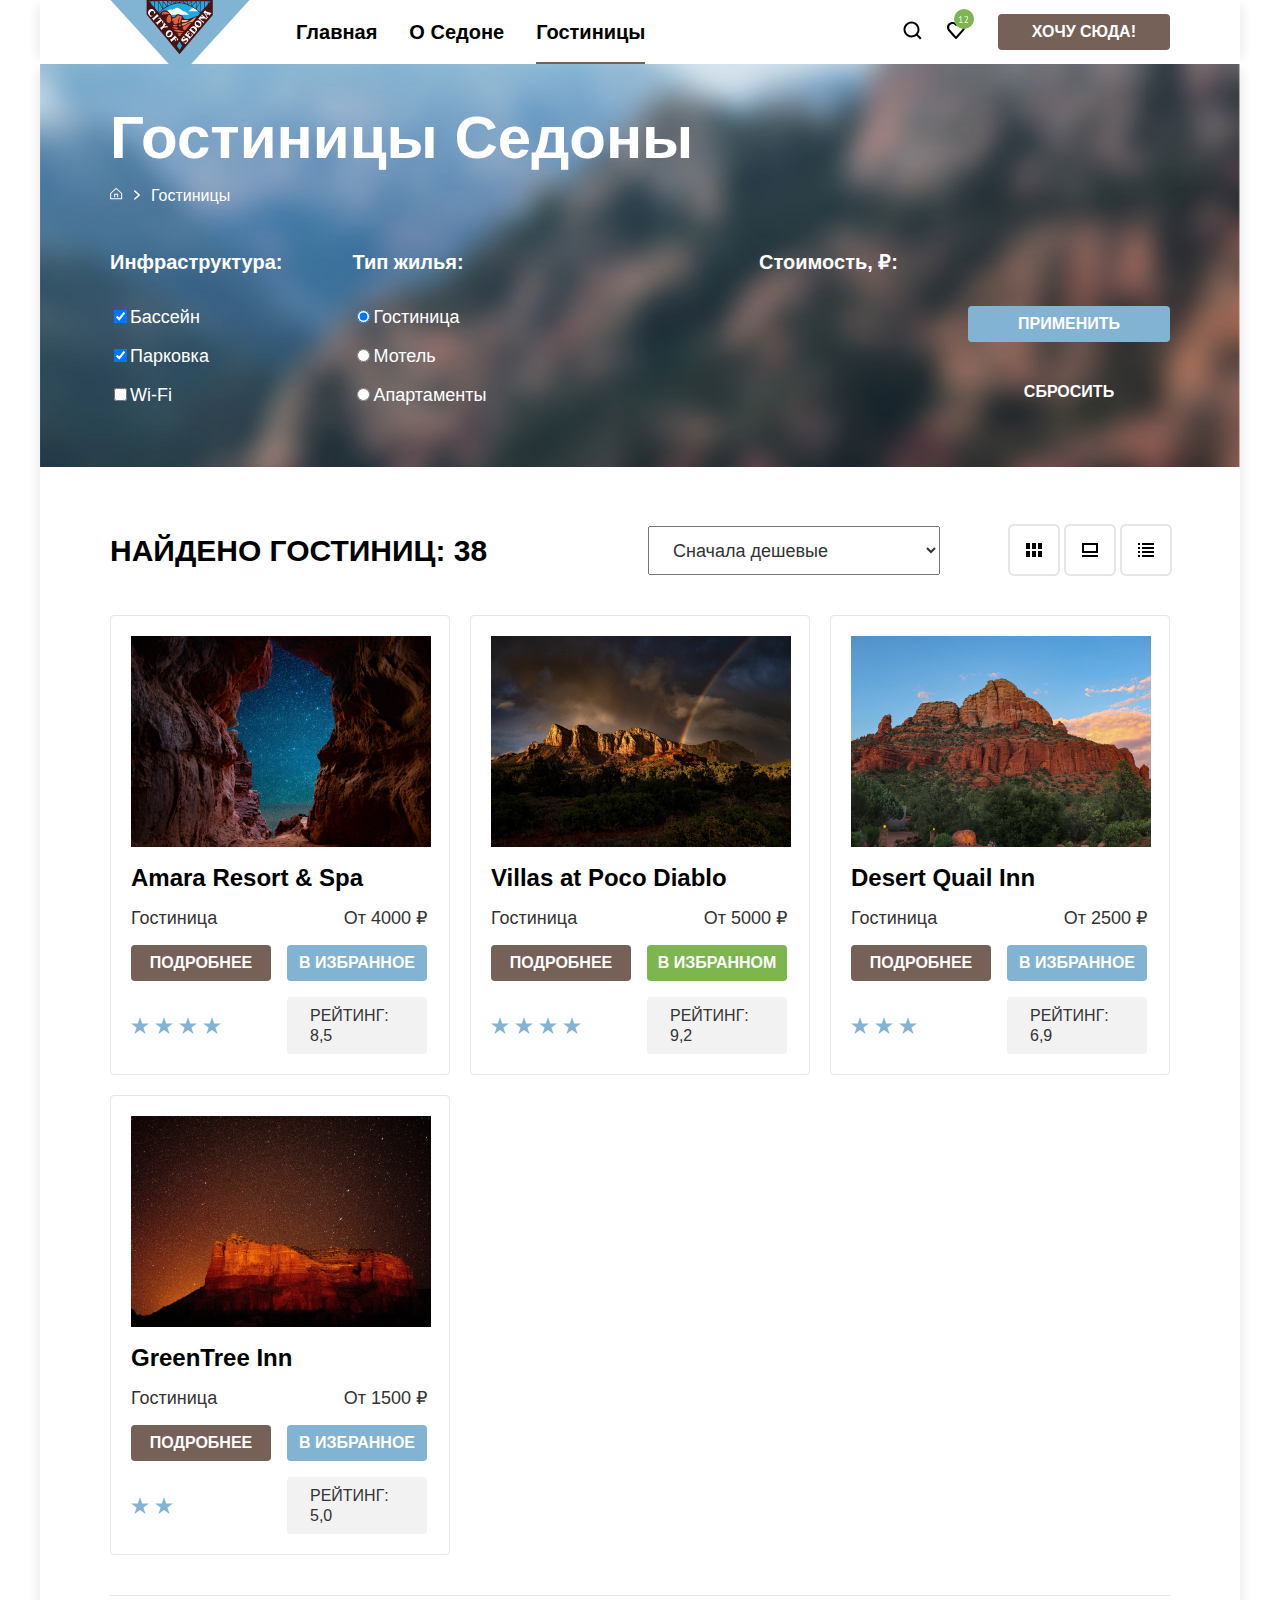
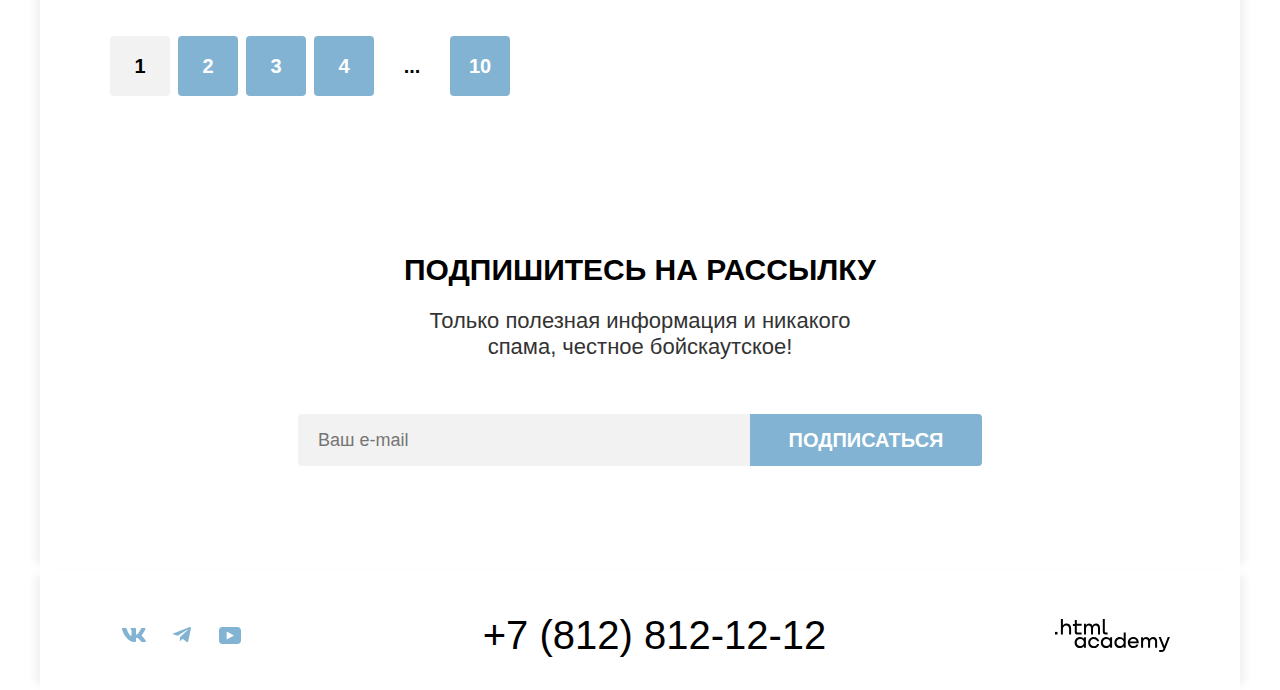
==== commit cdf8007d: "Декоративные элементы всех страниц" ====
--- a/catalog.html
+++ b/catalog.html
@@ -12,13 +12,13 @@
           <img class="sedona-logo" src="images/logo-sedona.svg" width="140" height="70" alt="Логотип сайта Седоны.">
           <ul class="navigation-list">
             <li class="navigation-item">
-              <a class="navigation-link navigation-link-current" href="index.html">Главная</a>
+              <a class="navigation-link" href="index.html">Главная</a>
             </li>
             <li class="navigation-item">
               <a class="navigation-link" href="#">О Седоне</a>
             </li>
             <li class="navigation-item">
-              <a class="navigation-link" href="catalog.html">Гостиницы</a>
+              <a class="navigation-link navigation-link-current" href="catalog.html">Гостиницы</a>
             </li>
           </ul>
         </div>
@@ -130,15 +130,9 @@
                 <option value="popular">Сначала популярные</option>
               </select>
               <div class="display-variants">
-                <a class="display-variant display-variant-checked">
-                  <img class="display-icon" src="images/view-cards.svg" width="48" height="48" alt="Карточками.">
-                </a>
-                <a class="display-variant" href="#">
-                  <img class="display-icon" src="images/view-screen.svg" width="48" height="48" alt="На весь экран.">
-                </a>
-                <a class="display-variant" href="#">
-                  <img class="display-icon" src="images/view-list.svg" width="48" height="48" alt="Список.">
-                </a>
+                <a class="display-variant display-variant-table" href="#"></a>
+                <a class="display-variant display-variant-slideshow" href="#"></a>
+                <a class="display-variant display-variant-list" href="#"></a>
               </div>
             </div>
           </section>
@@ -162,7 +156,7 @@
                   <img class="hotel-card-star" src="images/rating-star.svg" alt="Звезда.">
                   <img class="hotel-card-star" src="images/rating-star.svg" alt="Звезда.">
                 </div>
-                <p class="hotel-card-rating-number">Рейтинг: 8,5</p>
+                <div class="hotel-card-rating-number">Рейтинг: 8,5</div>
               </li>
               <li class="hotel-card">
                 <a class="hotel-card-image-link" href="hotel.html">
@@ -181,7 +175,7 @@
                   <img class="hotel-card-star" src="images/rating-star.svg" alt="Звезда.">
                   <img class="hotel-card-star" src="images/rating-star.svg" alt="Звезда.">
                 </div>
-                <p class="hotel-card-rating-number">Рейтинг: 9,2</p>
+                <div class="hotel-card-rating-number">Рейтинг: 9,2</div>
               </li>
               <li class="hotel-card">
                 <a class="hotel-card-image-link" href="hotel.html">
@@ -199,7 +193,7 @@
                   <img class="hotel-card-star" src="images/rating-star.svg" alt="Звезда.">
                   <img class="hotel-card-star" src="images/rating-star.svg" alt="Звезда.">
                 </div>
-                <p class="hotel-card-rating-number">Рейтинг: 6,9</p>
+                <div class="hotel-card-rating-number">Рейтинг: 6,9</div>
               </li>
               <li class="hotel-card">
                 <a class="hotel-card-image-link" href="hotel.html">
@@ -216,12 +210,13 @@
                   <img class="hotel-card-star" src="images/rating-star.svg" alt="Звезда.">
                   <img class="hotel-card-star" src="images/rating-star.svg" alt="Звезда.">
                 </div>
-                <p class="hotel-card-rating-number">Рейтинг: 5,0</p>
+                <div class="hotel-card-rating-number">Рейтинг: 5,0</div>
               </li>
             </ul>
+            <div class="catalog-decorate-line"></div>
             <ul class="pagination-list">
               <li class="pagination-item">
-                <a class="pagination-link pagination-current">1</a>
+                <a class="pagination-current">1</a>
               </li>
               <li class="pagination-item">
                 <a class="pagination-link" href="#">2</a>
@@ -233,7 +228,7 @@
                 <a class="pagination-link" href="#">4</a>
               </li>
               <li class="pagination-item">
-                <a class="pagination-link ellopsis">...</a>
+                <a class="pagination-current ellopsis">...</a>
               </li>
               <li class="pagination-item">
                 <a class="pagination-link" href="#">10</a>
@@ -258,27 +253,50 @@
     <footer class="page-footer">
       <div class="page-footer-container">
         <ul class="footer-social-list">
-          <li class="footer-social-item">
-            <a href="https://vk.com/htmlacademy">
-              <img class="social-logo" alt="Логотип ВКонтакте." src="images/social-vk.svg" width="48" height="40">
-            </a>
-          </li>
-          <li class="footer-social-item">
-            <a href="https://t.me/htmlacademy">
-              <img class="social-logo" alt="Логотип Telegram." src="images/social-telegram.svg" width="48" height="40">
-            </a>
-          </li>
-          <li class="footer-social-item">
-            <a href="https://www.youtube.com/user/htmlacademyru">
-              <img class="social-logo" alt="Логотип YouTube." src="images/social-youtube.svg" width="48" height="40">
+          <li>
+            <a class="footer-social-item" href="https://vk.com/htmlacademy">
+              <svg class="social-icon" width="24" height="14" viewBox="0 0 24 14" xmlns="http://www.w3.org/2000/svg">
+                <path fill-rule="evenodd" clip-rule="evenodd" d="M23.45 0.948C23.616 0.402 23.45 0 22.655 0H20.03C19.362 0 19.054 0.347 18.887 0.73C18.887 0.73 17.552 3.926 15.661 6.002C15.049 6.604 14.771 6.795 14.437 6.795C14.27 6.795 14.019 6.604 14.019 6.057V0.948C14.019 0.292 13.835 0 13.279 0H9.151C8.734 0 8.483 0.304 8.483 0.593C8.483 1.214 9.429 1.358 9.526 3.106V6.904C9.526 7.737 9.373 7.888 9.039 7.888C8.149 7.888 5.984 4.677 4.699 1.003C4.45 0.288 4.198 0 3.527 0H0.9C0.15 0 0 0.347 0 0.73C0 1.412 0.89 4.8 4.145 9.281C6.315 12.341 9.37 14 12.153 14C13.822 14 14.028 13.632 14.028 12.997V10.684C14.028 9.947 14.186 9.8 14.715 9.8C15.105 9.8 15.772 9.992 17.33 11.467C19.11 13.216 19.403 14 20.405 14H23.03C23.78 14 24.156 13.632 23.94 12.904C23.702 12.18 22.852 11.129 21.725 9.882C21.113 9.172 20.195 8.407 19.916 8.024C19.527 7.533 19.638 7.314 19.916 6.877C19.916 6.877 23.116 2.451 23.449 0.948H23.45Z"/>
+              </svg>
+              <span class="visually-hidden">Логотип ВКонтакте</span>
+            </a>
+          </li>
+          <li>
+            <a class="footer-social-item" href="https://t.me/htmlacademy">
+              <svg class="social-icon" width="18" height="16" viewBox="0 0 18 16" xmlns="http://www.w3.org/2000/svg">
+                <path d="M16.785 0.0992597L0.840489 6.24776C-0.247661 6.68481 -0.241365 7.29184 0.640845 7.56253L4.73445 8.83953L14.2058 2.8637C14.6537 2.59121 15.0629 2.7378 14.7265 3.03636L7.05283 9.96185H7.05103L7.05283 9.96275L6.77045 14.1823C7.18413 14.1823 7.36669 13.9925 7.59871 13.7686L9.58705 11.8351L13.7229 14.89C14.4855 15.31 15.0332 15.0941 15.2229 14.1841L17.9379 1.38885C18.2158 0.274623 17.5126 -0.229883 16.785 0.0992597Z"/>
+              </svg>
+              <span class="visually-hidden">Логотип Telegram</span>
+            </a>
+          </li>
+          <li>
+            <a class="footer-social-item" href="https://www.youtube.com/user/htmlacademyru">
+              <svg class="social-icon" width="22" height="17" viewBox="0 0 22 17" xmlns="http://www.w3.org/2000/svg">
+                <path d="M18.607 0H3.17413C1.31343 0 0 1.59375 0 3.4V13.4937C0 15.4062 1.31343 17 3.17413 17H18.8259C20.4677 17 22 15.4062 22 13.6V3.4C21.7811 1.59375 20.4677 0 18.607 0ZM7.66169 12.5375V4.4625L14.995 8.5L7.66169 12.5375Z"/>
+              </svg>
+              <span class="visually-hidden">Логотип YouTube</span>
             </a>
           </li>
         </ul>
         <div class="footer-telephone-container">
-          <p class="footer-telephone">+7 (812) 812-12-12</p>
+          <a class="footer-telephone" href="tel:+78128121212">+7 (812) 812-12-12</a>
         </div>
         <a class="navigation-logo" href="https://htmlacademy.ru/">
-          <img class="htmlacademy-logo" alt="Логотип HTML Academy." src="images/logo-htmlacademy.svg" width="115" height="33">
+          <svg class="htmlacademy-logo" width="115" height="33" viewBox="0 0 115 33" xmlns="http://www.w3.org/2000/svg">
+            <path d="M0 12.9V15.5H2.5V12.9H0Z"/>
+            <path d="M11.6 4.5C10 4.5 8.8 5.2 8 6.2H7.9V0H5.9V15.5H7.9V10.2C7.9 8.1 9.2 6.6 11.2 6.6C13 6.6 14.1 8 14.1 9.8V15.5H16.1V9.4C16.2 6.4 14.3 4.5 11.6 4.5Z"/>
+            <path d="M26.6 4.8H21.8V1.1H19.8V4.9H17.9V6.9H19.8V12.9C19.8 14.6 20.8 15.6 22.5 15.6H26.6V13.6H22.9C22.2 13.6 21.8 13.2 21.8 12.5V6.8H26.6V4.8Z"/>
+            <path d="M41.1 4.6C39.5 4.6 38.2 5.4 37.6 6.7H37.5C36.9 5.5 35.7 4.6 34.1 4.6C32.7 4.6 31.6 5.4 31 6.4H30.9V4.8H29V15.4H31V10C31 8 32 6.5 33.6 6.5C35.1 6.5 36 7.5 36 9.1V15.4H38V9.8C38 7.4 39.4 6.5 40.6 6.5C42.1 6.5 43 7.5 43 9.1V15.4H45V8.9C45.1 6.4 43.6 4.6 41.1 4.6Z"/>
+            <path d="M47.8 12.7C47.8 14.4 48.8 15.4 50.6 15.4H52.6V13.4H50.9C50.2 13.4 49.8 13 49.8 12.3V0H47.8V12.7Z"/>
+            <path d="M28.9 19.7C28 18.6 26.7 17.9 25 17.9C21.9 17.9 19.6 20.2 19.6 23.5C19.6 26.8 21.9 29.1 25 29.1C26.8 29.1 28 28.3 28.8 27.2H28.9V28.8H30.9V18.2H28.9V19.7ZM25.3 27.1C23.1 27.1 21.7 25.5 21.7 23.5C21.7 21.5 23.1 19.9 25.3 19.9C27.5 19.9 28.9 21.5 28.9 23.5C28.9 25.4 27.5 27.1 25.3 27.1Z"/>
+            <path d="M44.2 22C43.7 19.6 41.6 17.9 38.8 17.9C35.4 17.9 33.2 20.4 33.2 23.5C33.2 26.6 35.4 29.1 38.8 29.1C41.6 29.1 43.7 27.3 44.2 24.9H42.1C41.7 26.2 40.4 27.2 38.8 27.2C36.6 27.2 35.2 25.6 35.2 23.6C35.2 21.6 36.6 20 38.8 20C40.4 20 41.6 21 42.1 22.2H44.2V22Z"/>
+            <path d="M55.1 19.7C54.2 18.6 52.9 17.9 51.2 17.9C48.1 17.9 45.8 20.2 45.8 23.5C45.8 26.8 48.1 29.1 51.2 29.1C53 29.1 54.2 28.3 55 27.2H55.1V28.8H57.1V18.2H55.1V19.7ZM51.5 27.1C49.3 27.1 47.9 25.5 47.9 23.5C47.9 21.5 49.3 19.9 51.5 19.9C53.7 19.9 55.1 21.5 55.1 23.5C55.1 25.4 53.6 27.1 51.5 27.1Z"/>
+            <path d="M68.7 19.8C67.8 18.7 66.5 17.9 64.8 17.9C61.7 17.9 59.4 20.2 59.4 23.5C59.4 26.8 61.6 29.1 64.8 29.1C66.5 29.1 67.8 28.3 68.6 27.3H68.7V28.8H70.7V13.4H68.7V19.8ZM65.1 27.1C62.9 27.1 61.5 25.5 61.5 23.5C61.5 21.5 62.9 19.9 65.1 19.9C67.3 19.9 68.7 21.5 68.7 23.5C68.6 25.5 67.2 27.1 65.1 27.1Z"/>
+            <path d="M78.3 17.9C75 17.9 72.8 20.4 72.8 23.5C72.8 26.5 74.9 29.1 78.3 29.1C80.8 29.1 82.8 27.8 83.5 25.5H81.4C80.9 26.5 79.8 27.1 78.4 27.1C76.5 27.1 75.1 25.8 75 24.2H83.8C84 20.6 81.8 17.9 78.3 17.9ZM78.3 19.8C80 19.8 81.3 20.8 81.6 22.4H75.1C75.4 20.9 76.6 19.8 78.3 19.8Z"/>
+            <path d="M98.2 17.9C96.6 17.9 95.3 18.7 94.6 19.9H94.5C93.9 18.7 92.7 17.9 91.1 17.9C89.7 17.9 88.6 18.6 88 19.7V18.2H86.1V28.8H88.1V23.4C88.1 21.4 89.1 20 90.7 19.9C92.2 19.9 93.1 20.9 93.1 22.5V28.8H95.1V23.2C95.1 20.8 96.5 19.9 97.7 19.9C99.2 19.9 100.1 20.9 100.1 22.5V28.8H102.1V22.3C102.2 19.7 100.7 17.9 98.2 17.9Z"/>
+            <path d="M109.4 27L105.8 18.1H103.6L108.4 29.7C108.1 30.6 107.7 30.9 106.7 30.9H104.2V32.9H106.7C108.5 32.9 109.5 32.1 110.2 30.3L114.9 18.1H112.8L109.4 27Z"/>
+            </svg>
+            <span class="visually-hidden">Логотип HTML Academy</span>
         </a>
       </div>
     </footer>
--- a/styles/styles.css
+++ b/styles/styles.css
@@ -45,7 +45,7 @@
 /* Buttons */
 
 .button {
-  display: block;
+  display: inline-block;
   font-family: inherit;
   font-size: 16px;
   line-height: 20px;
@@ -59,13 +59,32 @@
   border: none;
   padding-top: 8px;
   padding-bottom: 8px;
+  cursor: pointer;
+}
+
+.button:disabled{
+  color: #ffffff;
+  background-color: #E5E5E5;
 }
 
 .search-hotels {
-  margin: 0 108px;
+  margin: 0 auto;
+  padding: 8px 50px;
   grid-row: 5;
   font-size: 20px;
   line-height: 36px;
+}
+
+.search-hotels:hover{
+  background-color: #615048;
+}
+
+.search-hotels:focus{
+  background-color: #615048;
+}
+
+.search-hotels:active{
+  color: rgba(255, 255, 255, 0.3);
 }
 
 .subscribe-button{
@@ -77,6 +96,18 @@
   border-bottom-right-radius: 4px;
 }
 
+.subscribe-button:hover{
+  background-color: #68A2CA;
+}
+
+.subscribe-button:focus{
+  background-color: #68A2CA;
+}
+
+.subscribe-button:active{
+  color: rgba(255, 255, 255, 0.3);
+}
+
 /* Pages */
 
 .main-container{
@@ -127,6 +158,7 @@
 }
 
 .navigation-link {
+  position: relative;
   display: block;
   padding: 20px 16px;
   font-weight: 700;
@@ -138,8 +170,14 @@
   text-decoration: none;
 }
 
-.navigation-link-current{
-  border-bottom: 2px solid #756257;
+.navigation-link-current::before {
+  position: absolute;
+  right: 16px;
+  bottom: 0;
+  left: 16px;
+  height: 2px;
+  background-color: #756257;
+  content: "";
 }
 
 .navigation-user {
@@ -158,11 +196,24 @@
 }
 
 .user-navigation-item{
-  margin-left: 14px;
+  margin-left: 20px;
 }
 
 .header-button{
   padding: 8px 34px;
+}
+
+.header-button:hover{
+  background-color: #615048;
+}
+
+.header-button:focus{
+  background-color: #615048;
+}
+
+.header-button:active{
+  color: rgba(255, 255, 255, 0.3);
+  background-color: #756157;
 }
 
 .text-logo {
@@ -217,16 +268,40 @@
 }
 
 .advantages-item{
+  text-align: center;
   display: grid;
   align-content: center;
   justify-content: center;
-  grid-template-rows: min-content min-content;
+  grid-template-rows: min-content min-content min-content;
   grid-template-columns: 230px;
   row-gap: 30px;
   width: 400px;
   height: 385px;
 }
 
+.advantages-icon{
+  display: block;
+  margin: 0 auto;
+}
+
+.advantages-line-blue{
+  margin: 0 85px;
+  grid-row: 2;
+  width: 60px;
+  height: 2px;
+  background-color: rgba(255, 255, 255, 0.3);
+  content: "";
+}
+
+.advantages-line-grey{
+  margin: 0 85px;
+  grid-row: 2;
+  width: 60px;
+  height: 2px;
+  background-color: rgba(0, 0, 0, 0.3);
+  content: "";
+}
+
 .blue-1{
   background-color: #82B3D3;
   color: #ffffff;
@@ -241,7 +316,8 @@
 }
 
 .advantages-title{
-  margin: 0;
+  margin: 0 auto;
+  width: 175px;
   padding: 0;
   font-size: 24px;
   line-height: 28px;
@@ -346,14 +422,41 @@
   display: flex;
   justify-content: center;
   align-items: center;
-  width: 142px;
+  margin: 0;
+  padding: 0;
+  list-style-type: none;
+}
+
+.footer-social-item{
+  fill: #83B3D3;
+  position: relative;
+  display: block;
+  text-decoration: none;
+  width: 48px;
   height: 40px;
-  padding: 0;
-  list-style-type: none;
-}
-
-.social-logo{
-  display: block;
+  margin: 0;
+  padding: 0;
+}
+
+.footer-social-item:hover{
+  fill: #68A2CA;
+}
+
+.footer-social-item:focus{
+  fill: #68A2CA;
+}
+
+.footer-social-item:active{
+  fill: #D2E3EF;
+}
+
+.social-icon{
+  position: absolute;
+  top: 0;
+  right: 0;
+  bottom: 0;
+  left: 0;
+  margin: auto;
 }
 
 .footer-telephone-container{
@@ -369,15 +472,52 @@
   font-size: 40px;
   line-height: 40px;
   margin: 0;
+  color: #000;
+  text-decoration: none;
+}
+
+.footer-telephone:hover{
+  color: #756157;
+}
+
+.footer-telephone:focus{
+  color: #756157;
+}
+
+.footer-telephone:active{
+  color: #D6D0CD;
 }
 
 .navigation-logo{
+  fill: #000000;
+  position: relative;
+  display: block;
+  text-decoration: none;
+  margin: 0;
+  padding: 0;
   width: 115px;
   height: 33px;
 }
 
+.navigation-logo:hover{
+  fill: #756157;
+}
+
+.navigation-logo:focus{
+  fill: #756157;
+}
+
+.navigation-logo:active{
+  fill: #D6D0CD;
+}
+
 .htmlacademy-logo{
-  display: block;
+  position: absolute;
+  top: 0;
+  right: 0;
+  bottom: 0;
+  left: 0;
+  margin: auto;
 }
 
 /* Catalog */
@@ -450,6 +590,7 @@
   display: block;
   padding: 0;
   margin: 0;
+  border: none;
 }
 
 .catalog-filter-group:not(:last-child){
@@ -485,22 +626,65 @@
 
 .display-variants{
   text-decoration: none;
+  display: grid;
+  grid-template-columns: 48px 48px 48px;
+  gap: 8px;
 }
 
 .display-variant{
+  display: block;
   text-decoration: none;
   width: 48px;
   height: 48px;
   margin: 0;
   padding: 0;
-}
-
-.display-icon{
-  margin: 0;
-  padding: 0;
+  outline: 2px solid #E5E5E5;
+  border-radius: 4px;
+}
+
+.display-variant:hover{
+  outline: 2px solid #000000;
+}
+
+.display-variant:focus{
+  outline: 2px solid #68A2CA;
+}
+
+/* Для браузеров, которые поддерживают :focus-visible отключаем поведение :focus*/
+display-variant:focus:not(:focus-visible) {
+  outline: none;
+}
+
+/* Прописываем поведение для :focus-visible */
+display-variant:focus-visible {
+  outline: 2px solid #68A2CA;
+}
+
+.display-variant:active{
+  outline: 2px solid #000000;
+}
+
+.display-variant-table{
+  background-image: url("../images/view-table.svg");
+  background-repeat: no-repeat;
+  background-position: center;
+}
+
+.display-variant-slideshow{
+  background-image: url("../images/view-slideshow.svg");
+  background-repeat: no-repeat;
+  background-position: center;
+}
+
+.display-variant-list{
+  background-image: url("../images/view-list.svg");
+  background-repeat: no-repeat;
+  background-position: center;
 }
 
 .catalog-filter-title{
+  padding: 0;
+  margin: 0 0 32px 0;
   font-size: 20px;
   line-height: 24px;
   font-weight: 700;
@@ -511,8 +695,20 @@
   line-height: 23px;
 }
 
+.catalog-filter-item:not(:last-child){
+  margin-bottom: 16px;
+}
+
+.catalog-filter-cost{
+  margin-right: 70px;
+}
+
 .catalog-filter-buttons{
+  margin-top: 56px;
   border: none;
+  display: grid;
+  grid-template-rows: min-content min-content;
+  gap: 32px;
 }
 
 /* Карточки с товарами и пагинация */
@@ -530,11 +726,41 @@
 .apply-button{
   background-color: #82B3D3;
   border: none;
+  padding: 8px 50px;
+}
+
+.apply-button:hover{
+  background-color: #68A2CA;
+}
+
+.apply-button:focus{
+  background-color: #68A2CA;
+}
+
+.apply-button:active{
+  color: rgba(255, 255, 255, 0.3);
 }
 
 .cancel-button{
   border: none;
   background-color: transparent;
+  padding: 8px 50px;
+}
+
+.cancel-button:hover{
+  opacity: 60%;
+}
+
+.cancel-button:focus{
+  border: 3px solid #83B3D3;
+}
+
+.cancel-button:active{
+  color: rgba(255, 255, 255, 0.3);
+}
+
+.cancel-button:disabled{
+  opacity: 10%;
 }
 
 .hotels-count{
@@ -610,9 +836,33 @@
   grid-row: 4;
 }
 
+.hotel-card-button-detail:hover{
+  background-color: #615048;
+}
+
+.hotel-card-button-detail:focus{
+  background-color: #615048;
+}
+
+.hotel-card-button-detail:active{
+  color: rgba(255, 255, 255, 0.3);
+}
+
 .hotel-card-stars{
   grid-column: 1;
   grid-row: 5;
+  display: flex;
+  align-items: center;
+}
+
+.hotel-card-star{
+  width: 18px;
+  height: 17px;
+  display: block;
+}
+
+.hotel-card-star:not(:last-child){
+  margin-right: 6px;
 }
 
 .hotel-card-title{
@@ -634,8 +884,10 @@
   line-height: 20px;
   text-transform: uppercase;
   color: #333333;
-  margin: 0;
-  padding: 0;
+  background-color: #F2F2F2;
+  margin: 0;
+  padding: 9px 22px 8px 23px;
+  border-radius: 4px;
 }
 
 .add-to-favorites{
@@ -644,8 +896,41 @@
   grid-row: 4;
 }
 
+.add-to-favorites:hover{
+  background-color: #68A2CA;
+}
+
+.add-to-favorites:focus{
+  background-color: #68A2CA;
+}
+
+.add-to-favorites:active{
+  color: rgba(255, 255, 255, 0.3);
+}
+
 .in-favorites{
   background-color: #7DB54F;
+}
+
+.in-favorites:hover{
+  background-color: #6C9E42;
+}
+
+.in-favorites:focus{
+  background-color: #6C9E42;
+}
+
+.in-favorites:active{
+  color: rgba(255, 255, 255, 0.3);
+}
+
+.catalog-decorate-line{
+  margin: 0 auto;
+  width: auto;
+  height: 1px;
+  background-color: #E6E6E6;
+  content: "";
+  margin-bottom: 40px;
 }
 
 .pagination-list {
@@ -674,7 +959,32 @@
   border-radius: 4px;
 }
 
+.pagination-link:hover{
+  background-color: #68A2CA;
+  border: 1px solid #82B3D3;
+}
+
+.pagination-link:focus{
+  background-color: #68A2CA;
+  border: 1px solid #82B3D3;
+}
+
+.pagination-link:active{
+  color: #A7CAE0;
+  background-color: #82B3D3;
+}
+
 .pagination-current{
+  display: flex;
+  justify-content: center;
+  align-items: center;
+  width: 60px;
+  height: 60px;
+  font-size: 20px;
+  line-height: 36px;
+  font-weight: 700;
+  text-decoration: none;
+  border-radius: 4px;
   background-color: #F2F2F2;
   color: #000000;
 }
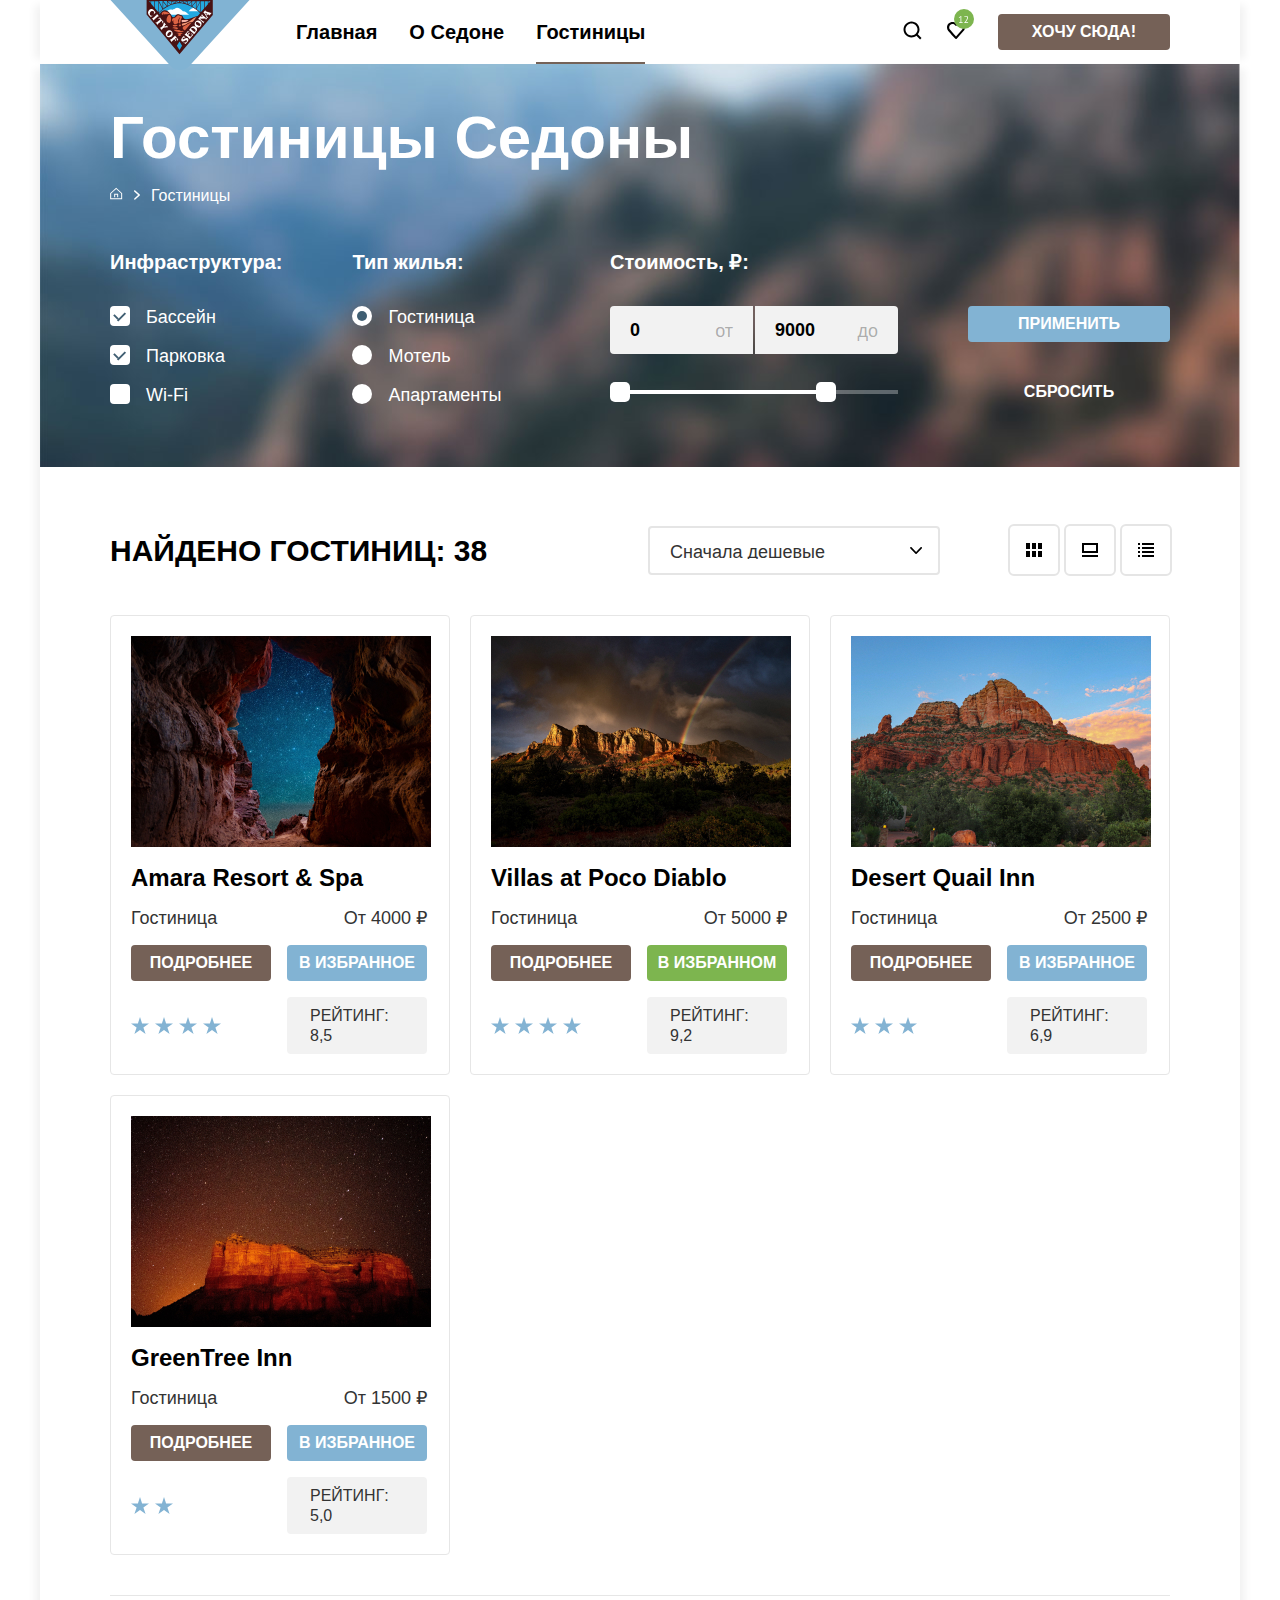
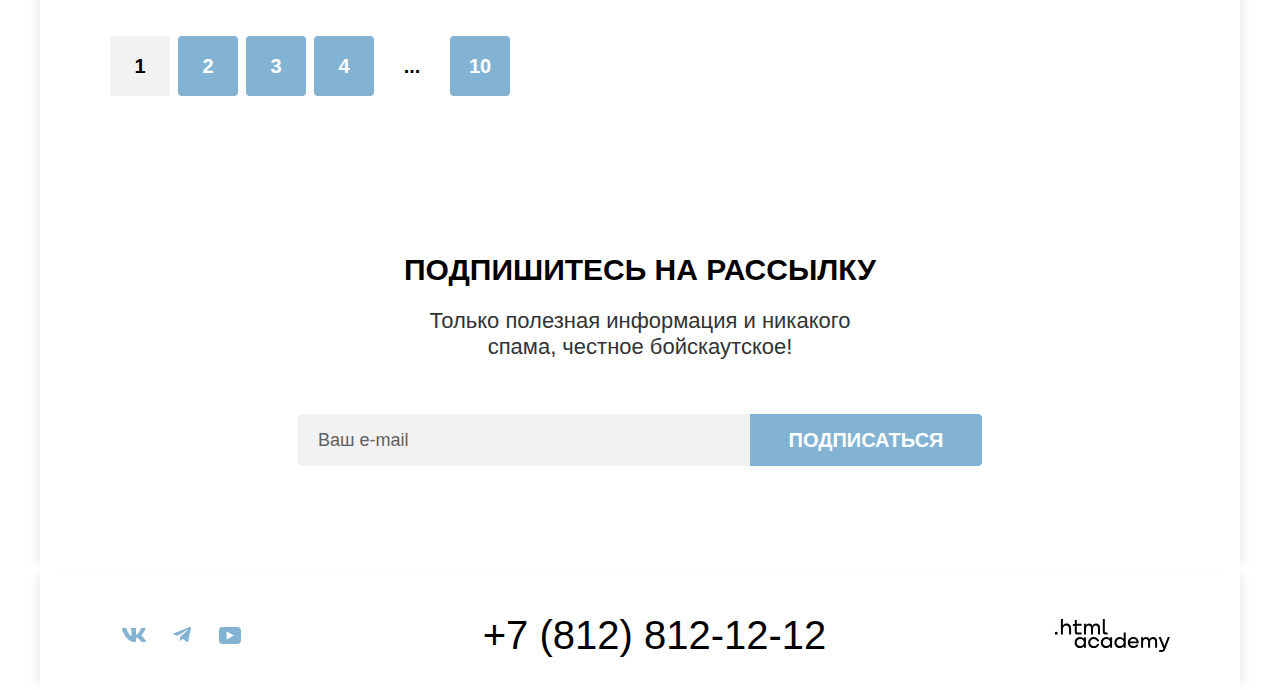
==== commit a04ce032: "Merge pull request #9 from Jh678/master" ====
--- a/catalog.html
+++ b/catalog.html
@@ -68,17 +68,23 @@
                   <ul class="catalog-filter-list">
                     <li class="catalog-filter-item">
                       <label class="control">
-                        <input class="control-input" type="checkbox" name="swimming-pool" checked>Бассейн
-                      </label>
-                    </li>
-                    <li class="catalog-filter-item">
-                      <label class="control">
-                        <input class="control-input" type="checkbox" name="parking" checked>Парковка
-                      </label>
-                    </li>
-                    <li class="catalog-filter-item">
-                      <label class="control">
-                        <input class="control-input" type="checkbox" name="wi-fi">Wi-Fi
+                        <input class="visually-hidden control-input" type="checkbox" name="swimming-pool" checked>
+                        <span class="control-mark"></span>
+                        <span class="control-label">Бассейн</span>
+                      </label>
+                    </li>
+                    <li class="catalog-filter-item">
+                      <label class="control">
+                        <input class="visually-hidden control-input" type="checkbox" name="parking" checked>
+                        <span class="control-mark"></span>
+                        <span class="control-label">Парковка</span>
+                      </label>
+                    </li>
+                    <li class="catalog-filter-item">
+                      <label class="control">
+                        <input class="visually-hidden control-input" type="checkbox" name="wi-fi">
+                        <span class="control-mark"></span>
+                        <span class="control-label">Wi-Fi</span>
                       </label>
                     </li>
                   </ul>
@@ -88,27 +94,54 @@
                   <ul class="catalog-filter-list">
                     <li class="catalog-filter-item">
                       <label class="control">
-                        <input class="control-input" type="radio" name="type-housing" value="hotel" checked>Гостиница
-                      </label>
-                    </li>
-                    <li class="catalog-filter-item">
-                      <label class="control">
-                        <input class="control-input" type="radio" name="type-housing" value="motel">Мотель
-                      </label>
-                    </li>
-                    <li class="catalog-filter-item">
-                      <label class="control">
-                        <input class="control-input" type="radio" name="type-housing" value="apartments">Апартаменты
+                        <input class="visually-hidden control-input" type="radio" name="type-housing" value="hotel" checked>
+                        <span class="control-mark"></span>
+                        <span class="control-label">Гостиница</span>
+                      </label>
+                    </li>
+                    <li class="catalog-filter-item">
+                      <label class="control">
+                        <input class="visually-hidden control-input" type="radio" name="type-housing" value="motel">
+                        <span class="control-mark"></span>
+                        <span class="control-label">Мотель</span>
+                      </label>
+                    </li>
+                    <li class="catalog-filter-item">
+                      <label class="control">
+                        <input class="visually-hidden control-input" type="radio" name="type-housing" value="apartments">
+                        <span class="control-mark"></span>
+                        <span class="control-label">Апартаменты</span>
                       </label>
                     </li>
                   </ul>
                 </fieldset>
               </div>
               <div class="catalog-filter-other">
-                <div class="catalog-filter-cost">
-                  <p class="catalog-filter-title">Стоимость, ₽:</p>
-
-                </div>
+                <fieldset class="catalog-filter-group">
+                  <legend class="catalog-filter-title">Стоимость, ₽:</legend>
+                  <div class="range">
+                    <div class="range-wrapper-inputs">
+                      <div class="range-inputs-group">
+                        <input class="range-input range-input-left" type="number" value="0" id="min-price">
+                        <label for="min-price" class="catalog-filter-label">от</label>
+                      </div>
+                      <div class="range-inputs-group">
+                        <input class="range-input range-input-right" type="number" value="9000" id="max-price">
+                        <label for="max-price" class="catalog-filter-label">до</label>
+                      </div>
+                    </div>
+                    <div class="range-scale">
+                      <div class="range-bar" style="left: 0; width: 226px">
+                        <button class="range-toggle toggle-min">
+                          <span class="visually-hidden">Изменить минимальную цену.</span>
+                        </button>
+                        <button class="range-toggle toggle-max">
+                          <span class="visually-hidden">Изменить максимальную цену.</span>
+                        </button>
+                      </div>
+                    </div>
+                  </div>
+                </fieldset>
                 <div class="catalog-filter-buttons">
                   <button class="button apply-button" type="submit">Применить</button>
                   <button class="button cancel-button" type="submit">Сбросить</button>
--- a/styles/styles.css
+++ b/styles/styles.css
@@ -390,7 +390,6 @@
 
 .field{
   background-color: #F2F2F2;
-  color: #616161;
   border-radius: 0;
   border: none;
   border-top-left-radius: 4px;
@@ -400,6 +399,26 @@
   line-height: 24px;
 }
 
+/* Placeholder */
+.field::placeholder {
+  color: #616161;
+}
+
+.field:hover,
+.field:focus {
+  background-color: #E6E6E6;
+}
+
+.field:focus {
+  outline: 2px solid #83B3D3;
+  border-radius: 4px;
+}
+
+/* Invalid */
+.field:invalid {
+  border-color: #ea5454;
+}
+
 .page-footer{
   padding-top: 40px;
   margin: 0 auto;
@@ -577,6 +596,181 @@
   margin-right: 10px;
 }
 
+.breadcrumbs-link:hover{
+  color: rgba(255, 255, 255, 0.6);
+}
+
+.breadcrumbs-link:active{
+  color: rgba(255, 255, 255, 0.3);
+}
+
+/* Control */
+.control {
+  position: relative;
+  display: block;
+  padding-left: 36px;
+}
+
+/* Mark */
+.control-mark {
+  position: absolute;
+  left: 0;
+  width: 20px;
+  height: 20px;
+  border-radius: 4px;
+  background-color: #ffffff;
+}
+
+.control:hover{
+  opacity: 60%;
+}
+
+.control:focus .control-mark {
+  border: 3px solid #83B3D3;
+}
+
+.control:active{
+  opacity: 30%;
+}
+
+.control-input[type="checkbox"]:checked + .control-mark::before {
+  position: absolute;
+  top: 10px;
+  left: 3px;
+  width: 6px;
+  height: 2px;
+  background-color: #3F5E72;
+  content: "";
+  transform: rotate(45deg);
+}
+
+.control-input[type="checkbox"]:checked + .control-mark::after {
+  position: absolute;
+  top: 10px;
+  left: 6px;
+  width: 11px;
+  height: 2px;
+  background-color: #3F5E72;
+  content: "";
+  transform: rotate(-45deg);
+}
+
+/* Radio */
+.control-input[type="radio"] + .control-mark {
+  border-radius: 50%;
+}
+
+.control-input[type="radio"]:checked + .control-mark::before {
+  position: absolute;
+  top: 5px;
+  left: 5px;
+  width: 10px;
+  height: 10px;
+  background-color: #3F5E72;
+  border-radius: 50%;
+  content: "";
+}
+
+/* Label */
+.control-label {
+  font-size: 18px;
+  line-height: 23px;
+}
+
+/* Range */
+.range-scale {
+  position: relative;
+  height: 4px;
+  margin-bottom: 16px;
+  background-color: rgba(255, 255, 255, 0.3);
+}
+
+.range-bar {
+  position: absolute;
+  height: 4px;
+  background-color: #ffffff;
+}
+
+.range-toggle {
+  position: absolute;
+  width: 20px;
+  height: 20px;
+  background: #ffffff;
+  border: none;
+  border-radius: 5px;
+  cursor: pointer;
+}
+
+.range-toggle:hover,
+.range-toggle:active,
+.range-toggle:focus {
+  outline: 1px solid #ffffff;
+}
+
+.toggle-min {
+  top: -8px;
+  left: 0;
+}
+
+.toggle-max {
+  top: -8px;
+  right: 0;
+}
+
+.range-wrapper-inputs {
+  display: grid;
+  grid-template-columns: min-content min-content;
+  gap: 2px;
+  margin-bottom: 36px;
+}
+
+.range-inputs-group{
+  position: relative;
+}
+
+.catalog-filter-label {
+  display: block;
+  position: absolute;
+  right: 20px;
+  bottom: 12px;
+  color: rgba(0, 0, 0, 0.3);
+}
+
+.range-input {
+  width: 103px;
+  padding: 12px 20px;
+  font-size: 18px;
+  line-height: 24px;
+  font-weight: 700;
+  background-color: #F2F2F2;
+  border: none;
+  appearance: textfield;
+}
+
+.range-input:hover{
+  background-color: #E6E6E6;
+}
+
+.range-input:focus{
+  outline: 3px solid #83B3D3;
+}
+
+.range-input-left{
+  border-top-left-radius: 4px;
+  border-bottom-left-radius: 4px;
+}
+
+.range-input-right{
+  border-top-right-radius: 4px;
+  border-bottom-right-radius: 4px;
+}
+
+.range-input::-webkit-outer-spin-button,
+.range-input::-webkit-inner-spin-button {
+  appearance: none;
+  margin: 0;
+}
+
 .catalog-filter{
   display: flex;
   justify-content: space-between;
@@ -688,11 +882,6 @@
   font-size: 20px;
   line-height: 24px;
   font-weight: 700;
-}
-
-.catalog-filter-item{
-  font-size: 18px;
-  line-height: 23px;
 }
 
 .catalog-filter-item:not(:last-child){
@@ -770,6 +959,14 @@
   line-height: 36px;
   font-weight: 700;
   text-transform: uppercase;
+}
+
+.select {
+  position: relative;
+  display: flex;
+  align-items: center;
+  width: 292px;
+  /*margin-right: auto;*/
 }
 
 .select-control{
@@ -779,8 +976,23 @@
   line-height: 21px;
   color: #333333;
   margin-right: 70px;
-  padding-left: 20px;
-  padding-right: 20px;
+  padding: 14px 20px;
+  background-color: #ffffff;
+  border: 2px solid #E5E5E5;
+  border-radius: 4px;
+  background-image: url("../images/select-arrow.svg");
+  background-repeat: no-repeat;
+  background-position: right 16px center;
+  appearance: none;
+}
+
+.select-control:hover,
+.select-control:focus {
+  border-color: #68A2CA;
+}
+
+.select-control:focus {
+  outline: 1px solid #68A2CA;
 }
 
 .display-variant{
@@ -993,3 +1205,265 @@
   background-color: transparent;
   color: #000000;
 }
+
+/*Модальное окно*/
+
+.modal-container {
+  position: fixed;
+  z-index: 2;
+  top: 0;
+  left: 0;
+  display: flex;
+  width: 100%;
+  height: 100%;
+  background-color: rgba(242, 242, 242, 0.8);
+}
+
+.modal {
+  position: relative;
+  margin: auto;
+  padding: 64px 70px;
+  background-color: #ffffff;
+  border-radius: 30px;
+  box-shadow: 0 25 50px rgba(0, 0, 0, 0.15);
+}
+
+.modal-search-hotel{
+  width: 577px;
+}
+
+.modal-close-button {
+  position: absolute;
+  padding: 0;
+  top: 64px;
+  right: 52px;
+  width: 52px;
+  height: 52px;
+  background-color: #F2F2F2;
+  border: none;
+  border-radius: 50%;
+  background-image: url("../images/cross.svg");
+  background-repeat: no-repeat;
+  background-position: center;
+  cursor: pointer;
+}
+
+.modal-close-button:hover{
+  background-color: #E6E6E6;
+}
+
+.modal-close-button:focus{
+  background-color: #E6E6E6;
+  border: 3px solid #83B3D3;
+}
+
+.modal-close-button:active{
+  background-color: #E6E6E6;
+  opacity: 30%;
+}
+
+.modal-content-title{
+  margin-bottom: 64px;
+}
+
+.field-group{
+  margin: 0;
+  position: relative;
+  display: grid;
+  grid-template-columns: 119px 440px;
+  column-gap: 18px;
+  align-items: center;
+}
+
+.search-hotel-field{
+  margin: 0;
+  padding: 12px 20px;
+  font-size: 18px;
+  line-height: 24px;
+  font-weight: 700;
+  border-radius: 4px;
+}
+
+.field-icon{
+  position: absolute;
+  top: 14px;
+  right: 14px;
+  background-image: url("../images/date.svg");
+  background-repeat: no-repeat;
+  background-position: center;
+  width: 20px;
+  height: 20px;
+  cursor: pointer;
+}
+
+.input-title{
+  font-size: 20px;
+  line-height: 24px;
+  font-weight: 700;
+}
+
+.input-message{
+  padding: 0;
+  margin: 4px 0 23px 20px;
+  grid-column: 2;
+  font-size: 16px;
+  line-height: 21px;
+  color: #333333;
+}
+
+.mistake-message{
+  color: #FF5757;
+}
+
+.field-group-count{
+  width: 577px;
+  display: flex;
+  justify-content: space-between;
+  margin-bottom: 48px;
+}
+
+.input-count{
+  display: flex;
+  margin: 0;
+  padding: 0;
+  align-items: center;
+}
+
+.people-count{
+  outline: 0;
+  border: none;
+  text-align: center;
+  width: 11px;
+  height: 20px;
+  padding: 14px 10px;
+  font-size: 18px;
+  line-height: 20px;
+  font-weight: 700;
+  background-color: #F2F2F2;
+}
+
+.counter{
+  margin-left: 46px;
+  display: flex;
+}
+
+.counter-button{
+  display: block;
+  width: 40px;
+  height: 48px;
+  background-color: #F2F2F2;
+  border: none;
+  cursor: pointer;
+}
+
+.minus{
+  border-top-left-radius: 4px;
+  border-bottom-left-radius: 4px;
+}
+
+.plus{
+  border-top-right-radius: 4px;
+  border-bottom-right-radius: 4px;
+}
+
+.counter-icon{
+  margin: 0 auto;
+  fill: rgba(117, 97, 87, 0.3);
+}
+
+.counter-button:hover .counter-icon{
+  fill: #000000;
+}
+
+.counter-button:focus .counter-icon{
+  fill: #000000;
+  border: 3px solid #82B3D3;
+  border-radius: 4px;
+}
+
+.counter-button:active .counter-icon{
+  fill: rgba(0, 0, 0, 0.2);
+}
+
+.input-count-children{
+  display: flex;
+  align-items: center;
+}
+
+.modal-search-button{
+  width: 577px;
+  background-color: #83B3D3;
+  padding: 18px 0;
+  font-size: 20px;
+  line-height: 24px;
+}
+
+.modal-search-button:hover,
+.modal-search-button:focus {
+  background-color: #68A2CA;
+}
+
+.modal-search-button:active {
+  background-color: #68A2CA;
+  color: rgba(255, 255, 255, 0.3);
+}
+
+.tooltip{
+  position: relative;
+  margin-left: 10px;
+}
+
+.tooltip-toggle {
+  width: 26px;
+  height: 26px;
+  border: none;
+  background-color: transparent;
+  padding: 0;
+  margin: 0;
+  display: block;
+}
+
+.tooltip-icon{
+  width: 100%;
+  height: 100%;
+  display: block;
+}
+
+.tooltip-text {
+  position: absolute;
+  z-index: 3;
+  top: 41px;
+  left: -115px;
+  background-color: #333333;
+  color: #ffffff;
+  font-size: 16px;
+  line-height: 20px;
+  text-transform: none;
+  padding: 15px 18px 18px 22px;
+  border-radius: 10px;
+  width: 216px;
+  box-shadow: 0 15px 30px rgba(0, 0, 0, 0.3);
+  display: none;
+}
+
+.tooltip-toggle:hover + .tooltip-text,
+.tooltip-toggle:focus + .tooltip-text {
+  display: block;
+}
+
+.tooltip-text::before {
+  content:'';
+  background-image: url("../images/tooltip-arrow.svg");
+  width: 19px;
+  height: 9px;
+  position:absolute;
+  top: -9px;
+  left:0;
+  right:0;
+  margin-left: auto;
+  margin-right: auto;
+}
+
+.modal-container-close{
+  display: none;
+}
